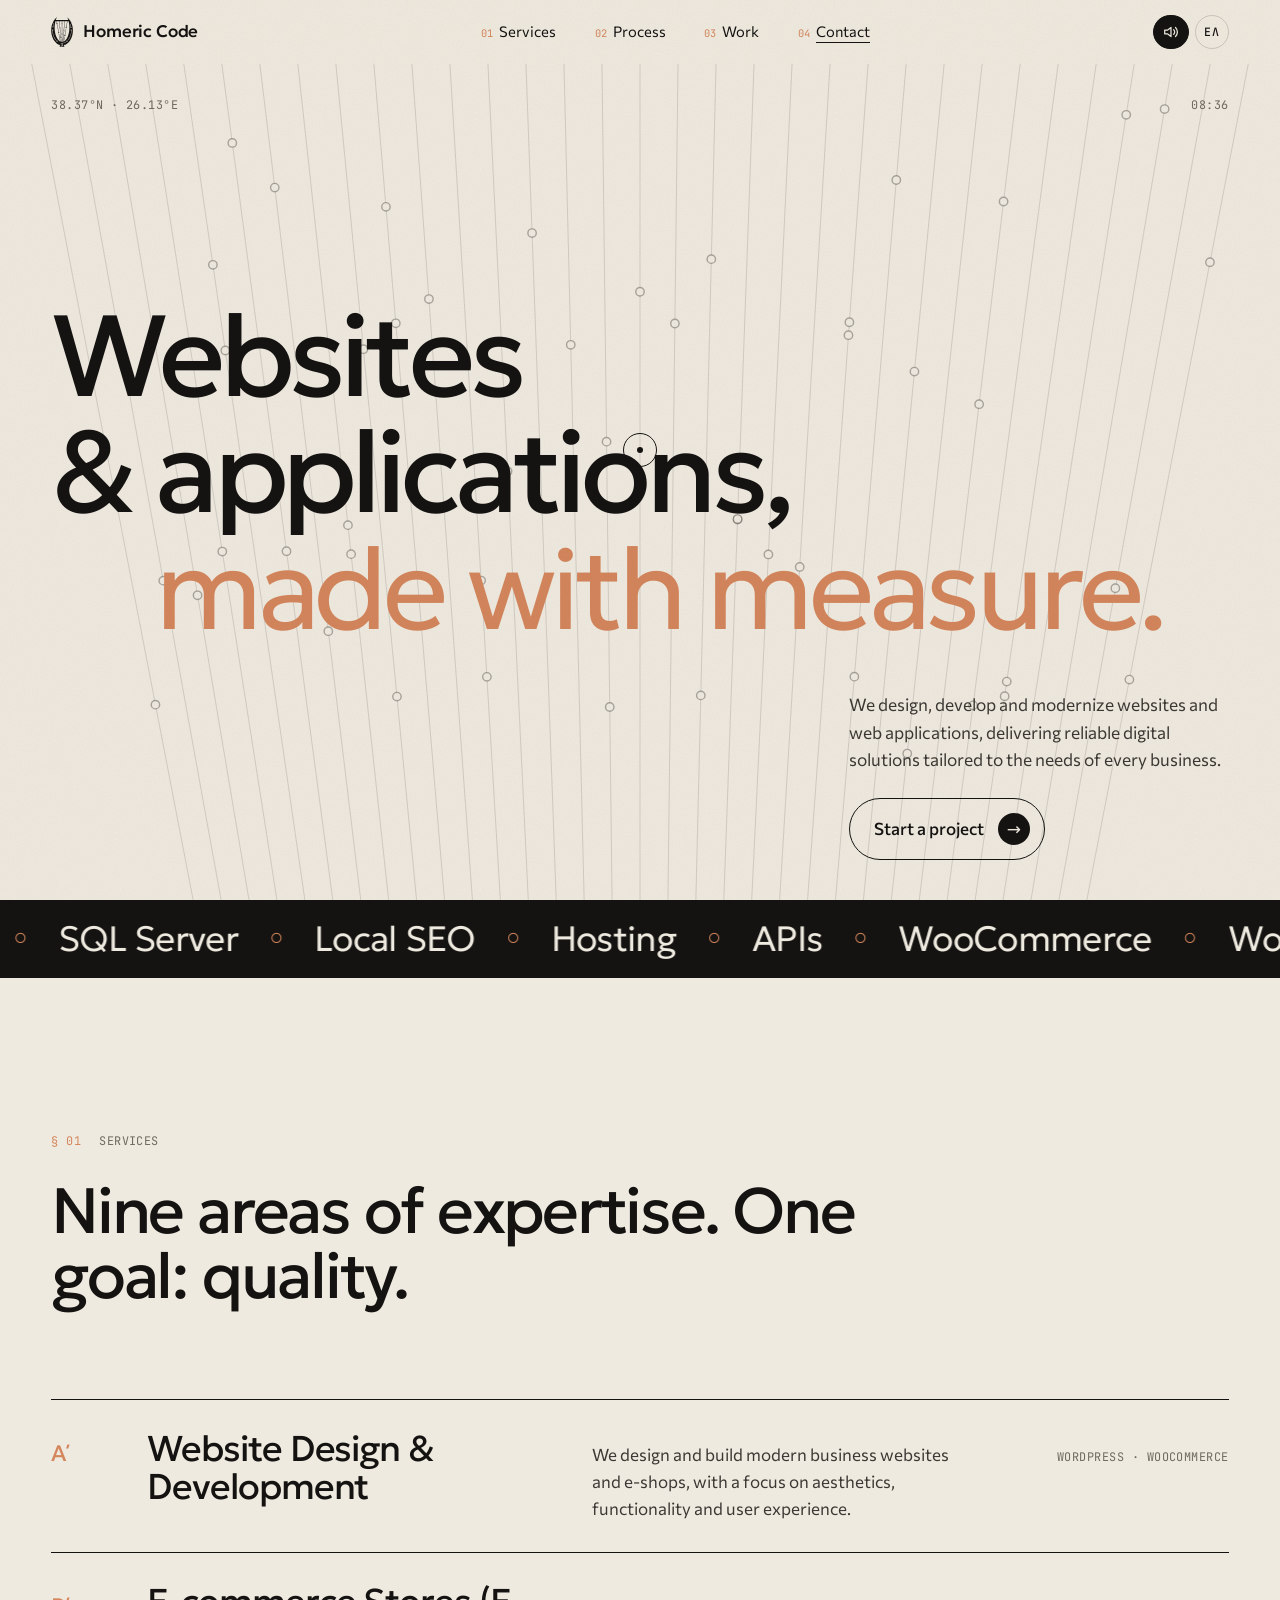
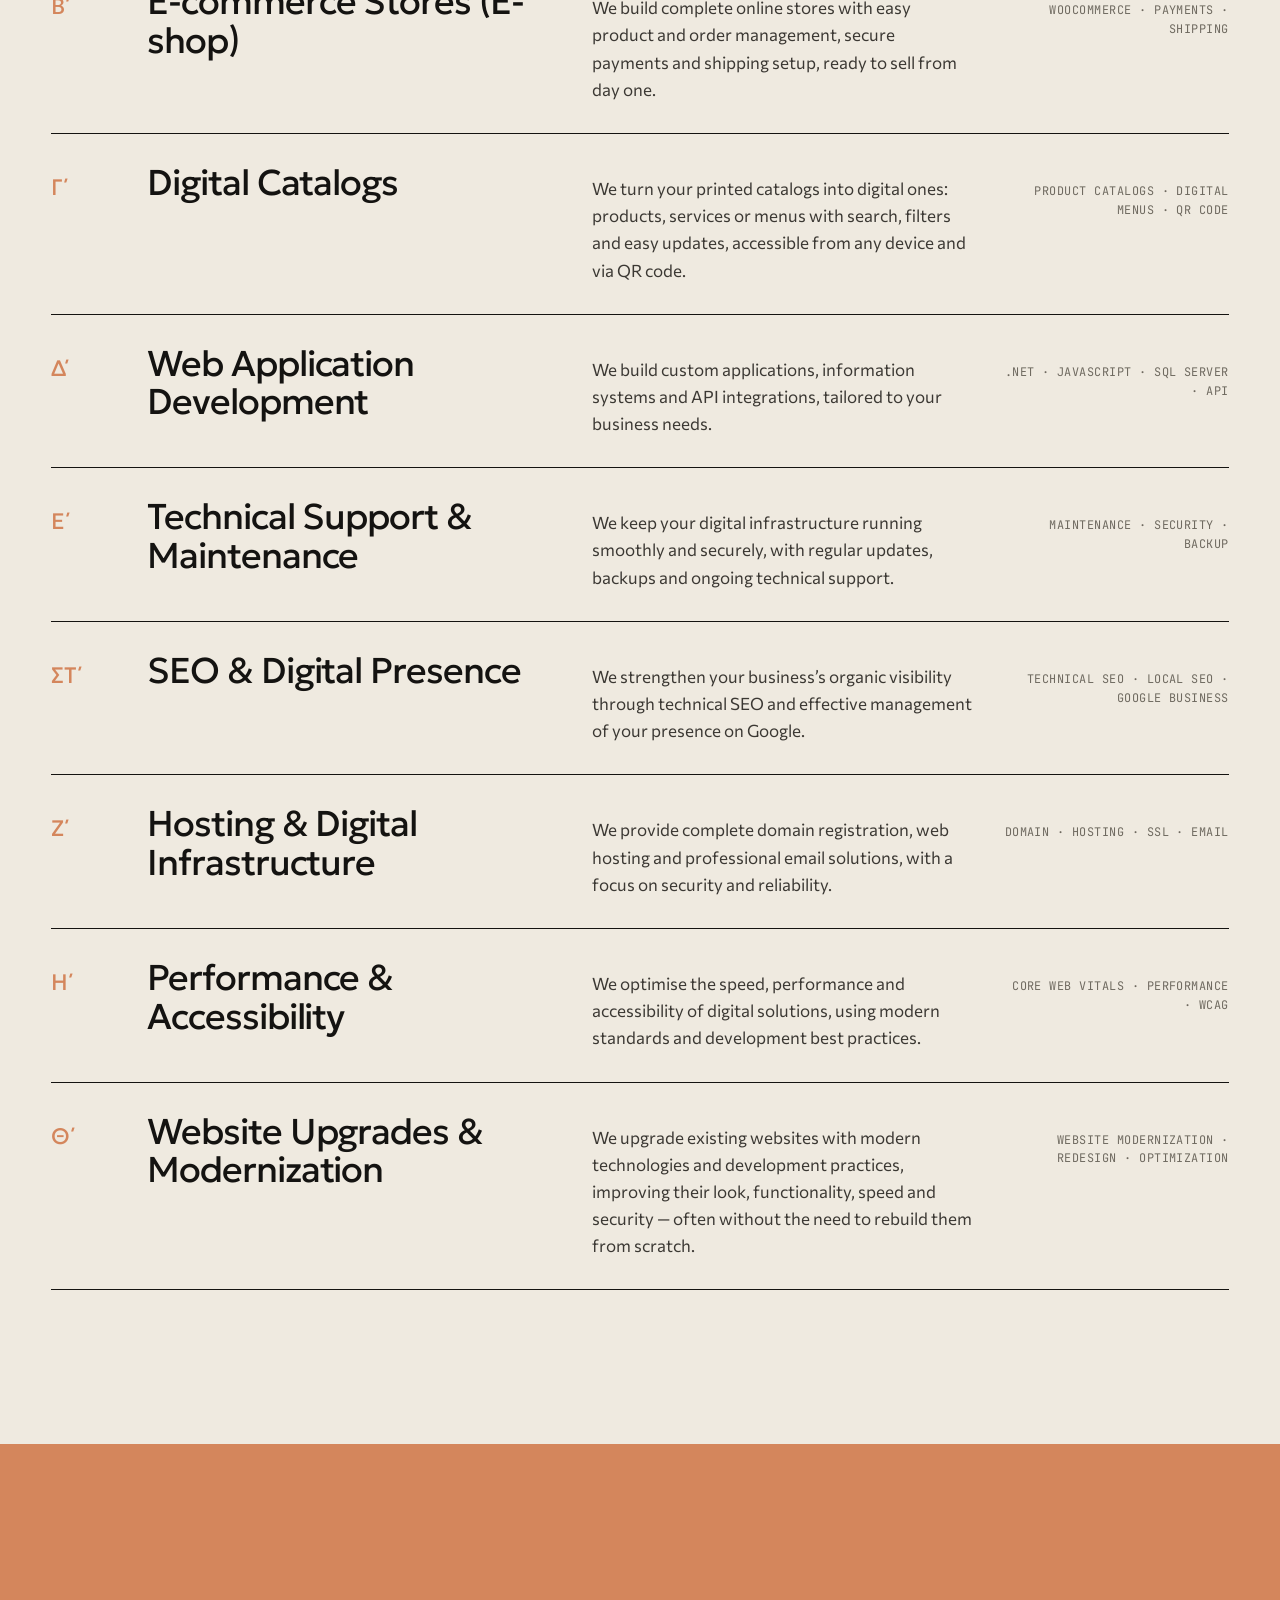
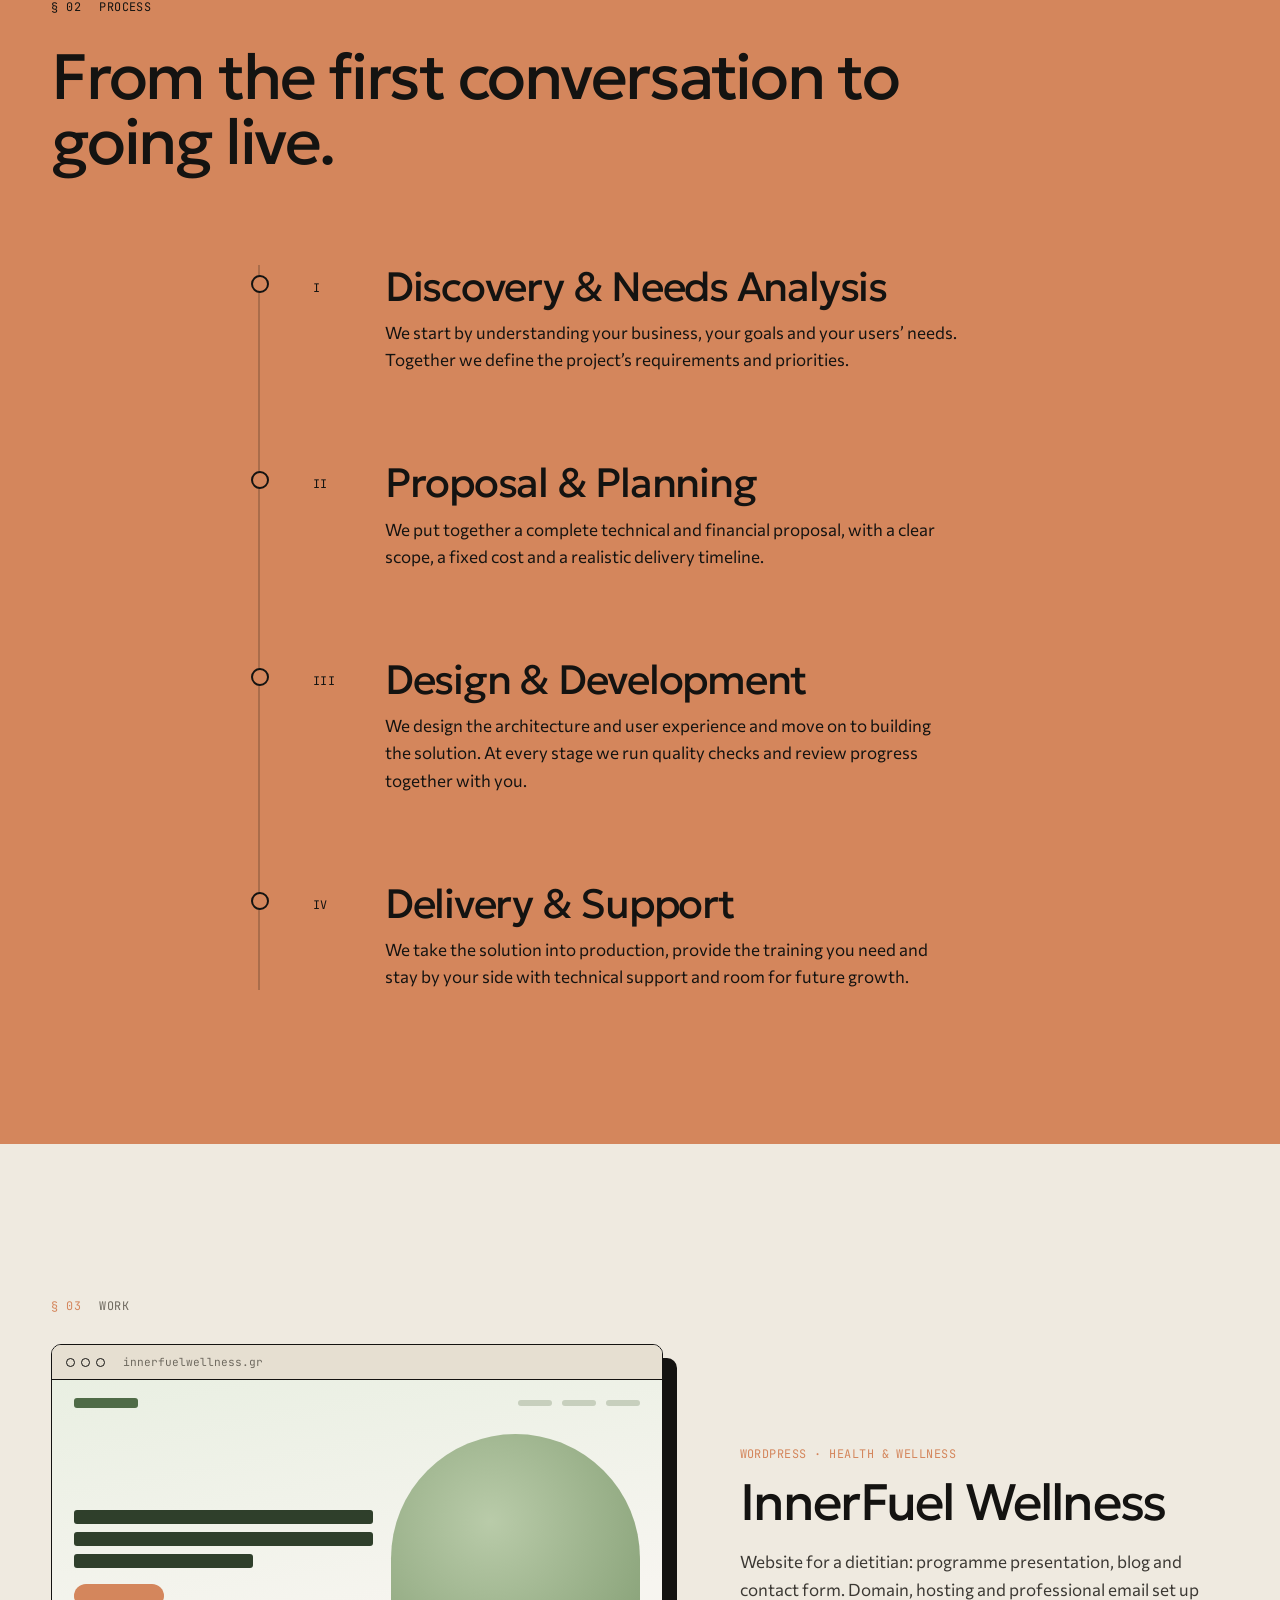
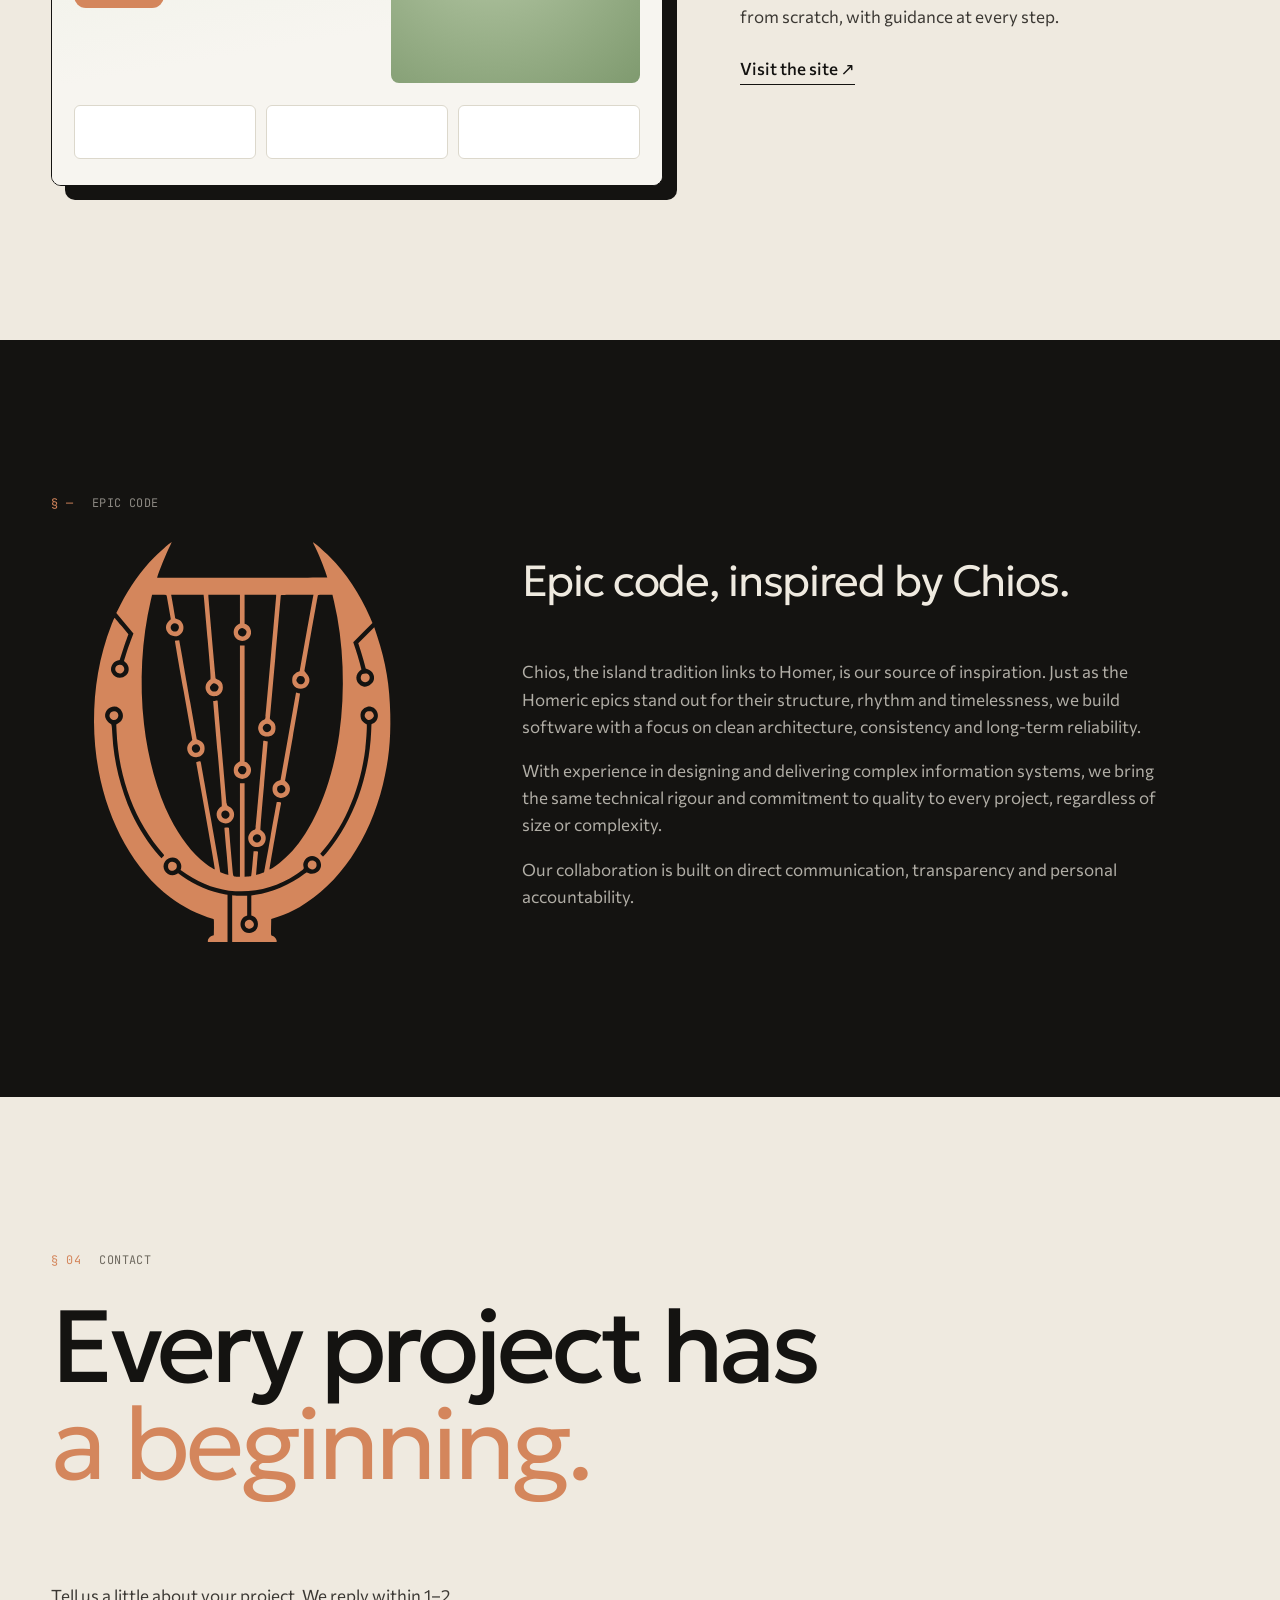
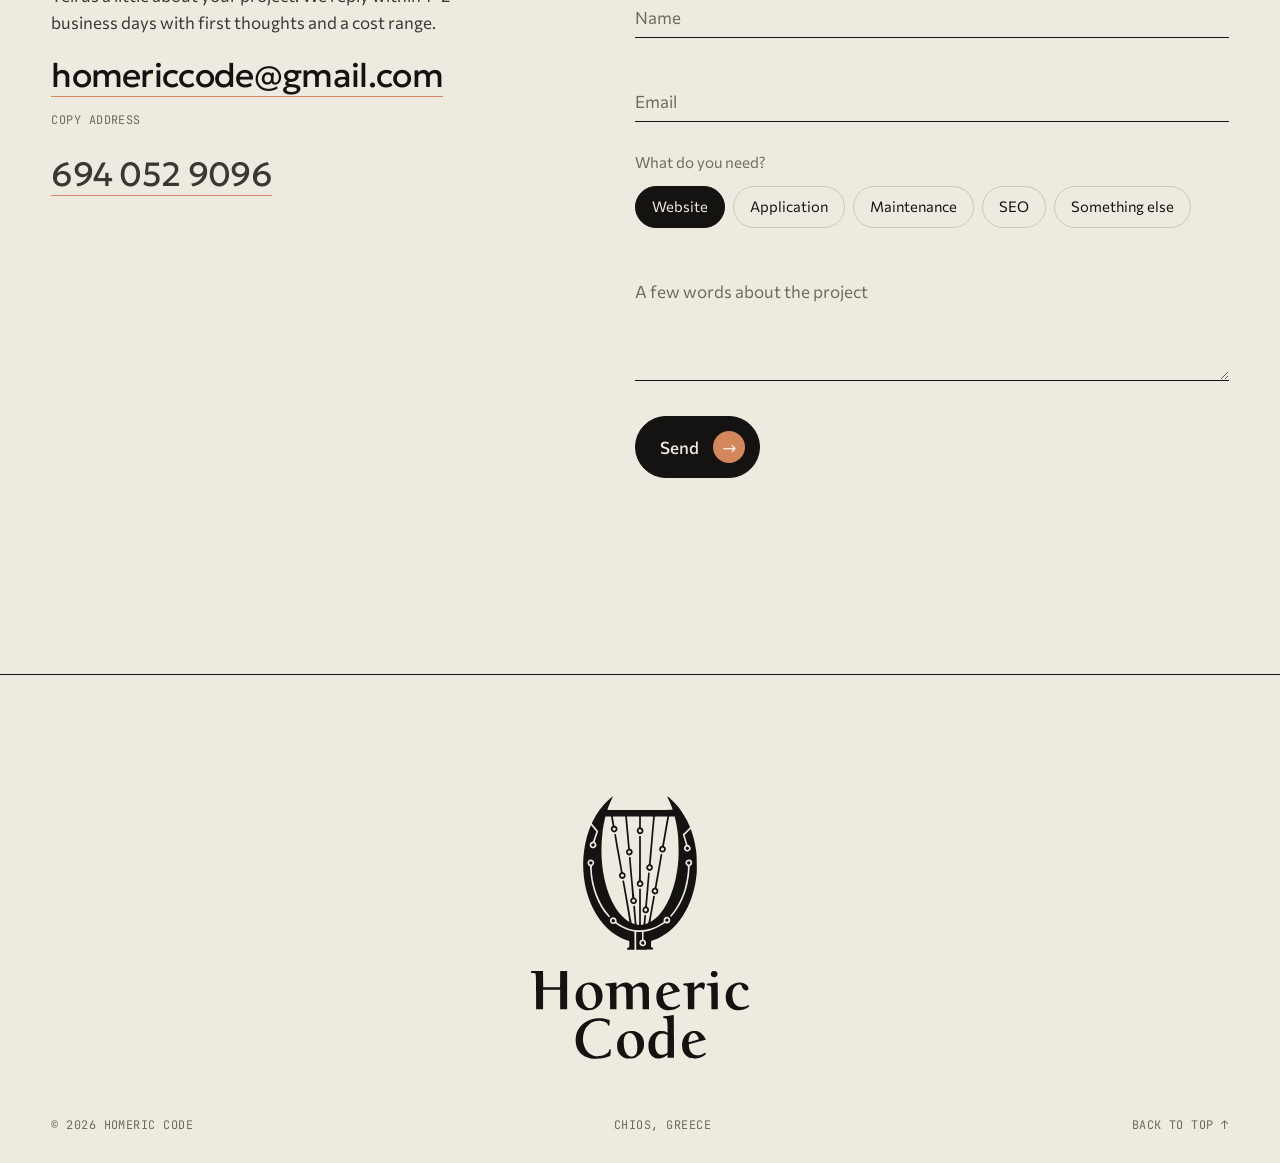
==== index.html @ e04e4d01 "Remove Chios label from hero meta" ====
<!doctype html>
<html lang="el" class="no-js">
<head>
  <meta charset="utf-8">
  <meta name="viewport" content="width=device-width, initial-scale=1">
  <title>Κατασκευή Ιστοσελίδων στη Χίο | Homeric Code</title>
  <meta name="description" content="Κατασκευή ιστοσελίδων, e-shop και web εφαρμογών στη Χίο. WordPress, WooCommerce, SEO, hosting και συντήρηση από την Homeric Code.">
  <link rel="canonical" href="https://homericcode.gr/">
  <meta name="robots" content="index, follow">
  <meta name="theme-color" content="#efeae0">
  <meta property="og:site_name" content="Homeric Code">
  <meta property="og:locale" content="el_GR">
  <meta property="og:locale:alternate" content="en_US">
  <meta property="og:url" content="https://homericcode.gr/">
  <meta property="og:title" content="Κατασκευή Ιστοσελίδων στη Χίο | Homeric Code">
  <meta property="og:description" content="Ιστοσελίδες, e-shop και web εφαρμογές με μέτρο. Σχεδιασμός, ανάπτυξη, SEO και συντήρηση από τη Χίο.">
  <meta property="og:type" content="website">
  <meta property="og:image" content="https://homericcode.gr/og-image.jpg">
  <meta name="twitter:card" content="summary_large_image">
  <script type="application/ld+json">
  {
    "@context": "https://schema.org",
    "@type": "ProfessionalService",
    "name": "Homeric Code",
    "description": "Σχεδιασμός, κατασκευή και συντήρηση ιστοσελίδων, ηλεκτρονικών καταστημάτων και web εφαρμογών στη Χίο.",
    "url": "https://homericcode.gr/",
    "logo": "https://homericcode.gr/logo.svg",
    "image": "https://homericcode.gr/og-image.jpg",
    "email": "homericcode@gmail.com",
    "telephone": "+30 694 052 9096",
    "address": {
      "@type": "PostalAddress",
      "addressLocality": "Χίος",
      "addressRegion": "Βόρειο Αιγαίο",
      "addressCountry": "GR"
    },
    "geo": {
      "@type": "GeoCoordinates",
      "latitude": 38.37,
      "longitude": 26.13
    },
    "areaServed": [
      {
        "@type": "Place",
        "name": "Χίος"
      },
      {
        "@type": "Country",
        "name": "Ελλάδα"
      }
    ],
    "knowsLanguage": [
      "el",
      "en"
    ],
    "serviceType": [
      "Κατασκευή ιστοσελίδων",
      "Ηλεκτρονικά καταστήματα (WooCommerce)",
      "Ψηφιακοί κατάλογοι",
      "Ανάπτυξη web εφαρμογών",
      "Συντήρηση ιστοσελίδων",
      "SEO",
      "Φιλοξενία ιστοσελίδων & domain"
    ]
  }
  </script>
  <link rel="icon" href="favicon.png" type="image/png">
  <link rel="apple-touch-icon" href="apple-touch-icon.png">
  <link rel="preconnect" href="https://fonts.googleapis.com">
  <link rel="preconnect" href="https://fonts.gstatic.com" crossorigin>
  <link href="https://fonts.googleapis.com/css2?family=Geologica:wght@300;400;500;600&family=Commissioner:wght@300;400;500;600&family=JetBrains+Mono:wght@400;500&display=swap" rel="stylesheet">
  <link rel="stylesheet" href="styles.css?v=12">
</head>
<body>
  <a class="skip" href="#main" data-i18n="skip">Μετάβαση στο περιεχόμενο</a>

  <div class="cursor" aria-hidden="true"><span class="cursor__ring"><span class="cursor__label"></span></span><span class="cursor__dot"></span></div>

  <header class="bar" id="top">
    <a class="bar__brand" href="#top" aria-label="Homeric Code">
      <svg class="bar__mark" viewBox="0 0 580 780" aria-hidden="true"><use href="logo-mark.svg#m"/></svg>
      <span>Homeric Code</span>
    </a>
    <nav class="bar__nav" id="nav" aria-label="Μενού">
      <a href="#services"><i>01</i><span data-i18n="nav.services">Υπηρεσίες</span></a>
      <a href="#process"><i>02</i><span data-i18n="nav.process">Διαδρομή</span></a>
      <a href="#work"><i>03</i><span data-i18n="nav.work">Έργα</span></a>
      <a href="#contact"><i>04</i><span data-i18n="nav.contact">Επικοινωνία</span></a>
    </nav>
    <div class="bar__tools">
      <button class="tool" id="soundToggle" type="button" aria-pressed="false" data-cursor="♪">
        <svg viewBox="0 0 20 20" aria-hidden="true"><path d="M3 8v4h3l4 3V5L6 8H3Z"/><path class="wave" d="M13 7.5a3.5 3.5 0 0 1 0 5M15 5a7 7 0 0 1 0 10"/></svg>
        <span class="sr" data-i18n="sound">Ήχος λύρας</span>
      </button>
      <button class="tool tool--lang" id="langToggle" type="button" aria-label="Change language">EN</button>
      <button class="tool tool--menu" id="menuBtn" type="button" aria-expanded="false" aria-controls="nav" aria-label="Μενού"><span></span><span></span></button>
    </div>
  </header>

  <main id="main">
    <!-- HERO -->
    <section class="hero">
      <canvas class="hero__strings" id="strings" aria-hidden="true"></canvas>
      <div class="hero__meta mono">
        <span>38.37°N · 26.13°E</span>
        <span><span id="clock">--:--</span></span>
      </div>
      <div class="hero__body">
        <h1 class="hero__title">
          <span class="line"><span data-i18n="hero.l1">Ιστοσελίδες</span></span>
          <span class="line"><span data-i18n="hero.l2">& εφαρμογές,</span></span>
          <span class="line line--ital"><span data-i18n="hero.l3">με μέτρο.</span></span>
        </h1>
        <div class="hero__side">
          <p class="hero__lead" data-i18n="hero.lead">Σχεδιάζουμε, αναπτύσσουμε και εκσυγχρονίζουμε ιστοσελίδες και web εφαρμογές, προσφέροντας αξιόπιστες ψηφιακές λύσεις, προσαρμοσμένες στις ανάγκες κάθε επιχείρησης.</p>
          <a href="#contact" class="pill magnetic" data-cursor="→"><span data-i18n="hero.cta">Ξεκινάμε ένα έργο</span><b>→</b></a>
        </div>
      </div>
    </section>

    <!-- MARQUEE -->
    <div class="marquee" aria-hidden="true">
      <div class="marquee__track" id="marquee">
        <span>WordPress</span><i>◦</i><span>.NET</span><i>◦</i><span>JavaScript</span><i>◦</i><span>SQL Server</span><i>◦</i><span>Local SEO</span><i>◦</i><span>Hosting</span><i>◦</i><span>APIs</span><i>◦</i><span>WooCommerce</span><i>◦</i>
        <span>WordPress</span><i>◦</i><span>.NET</span><i>◦</i><span>JavaScript</span><i>◦</i><span>SQL Server</span><i>◦</i><span>Local SEO</span><i>◦</i><span>Hosting</span><i>◦</i><span>APIs</span><i>◦</i><span>WooCommerce</span><i>◦</i>
      </div>
    </div>

    <!-- SERVICES -->
    <section class="sec" id="services">
      <div class="sec__label mono"><span>§ 01</span><span data-i18n="services.label">Υπηρεσίες</span></div>
      <h2 class="sec__title" data-i18n="services.title">Εννέα τομείς εξειδίκευσης. Ένας στόχος: η ποιότητα.</h2>

      <ol class="rhaps">
        <li class="rhap">
          <span class="rhap__num">Α΄</span>
          <h3 class="rhap__title" data-i18n="s1.t">Σχεδιασμός & Ανάπτυξη Ιστοσελίδων</h3>
          <p class="rhap__desc" data-i18n="s1.d">Σχεδιάζουμε και αναπτύσσουμε σύγχρονες εταιρικές ιστοσελίδες και ηλεκτρονικά καταστήματα, με έμφαση στην αισθητική, τη λειτουργικότητα και την εμπειρία χρήστη.</p>
          <span class="rhap__tags mono">WordPress · WooCommerce</span>
        </li>
        <li class="rhap">
          <span class="rhap__num">Β΄</span>
          <h3 class="rhap__title" data-i18n="s8.t">Ηλεκτρονικά Καταστήματα (E-shop)</h3>
          <p class="rhap__desc" data-i18n="s8.d">Δημιουργούμε ολοκληρωμένα ηλεκτρονικά καταστήματα με εύκολη διαχείριση προϊόντων και παραγγελιών, ασφαλείς πληρωμές και ρυθμίσεις αποστολών, έτοιμα να πουλούν από την πρώτη μέρα.</p>
          <span class="rhap__tags mono">WooCommerce · Payments · Shipping</span>
        </li>
        <li class="rhap">
          <span class="rhap__num">Γ΄</span>
          <h3 class="rhap__title" data-i18n="s9.t">Ψηφιακοί Κατάλογοι</h3>
          <p class="rhap__desc" data-i18n="s9.d">Μετατρέπουμε τους έντυπους καταλόγους σας σε ψηφιακούς: προϊόντα, υπηρεσίες ή μενού με αναζήτηση, φίλτρα και εύκολη ενημέρωση, προσβάσιμους από κάθε συσκευή και μέσω QR code.</p>
          <span class="rhap__tags mono">Product Catalogs · Digital Menus · QR Code</span>
        </li>
        <li class="rhap">
          <span class="rhap__num">Δ΄</span>
          <h3 class="rhap__title" data-i18n="s2.t">Ανάπτυξη Web Εφαρμογών</h3>
          <p class="rhap__desc" data-i18n="s2.d">Υλοποιούμε εξατομικευμένες εφαρμογές, πληροφοριακά συστήματα και διασυνδέσεις μέσω API, προσαρμοσμένα στις επιχειρησιακές σας ανάγκες.</p>
          <span class="rhap__tags mono">.NET · JavaScript · SQL Server · API</span>
        </li>
        <li class="rhap">
          <span class="rhap__num">Ε΄</span>
          <h3 class="rhap__title" data-i18n="s3.t">Τεχνική Υποστήριξη & Συντήρηση</h3>
          <p class="rhap__desc" data-i18n="s3.d">Διασφαλίζουμε την ομαλή και ασφαλή λειτουργία των ψηφιακών σας υποδομών, με τακτικές ενημερώσεις, αντίγραφα ασφαλείας και συνεχή τεχνική υποστήριξη.</p>
          <span class="rhap__tags mono">Maintenance · Security · Backup</span>
        </li>
        <li class="rhap">
          <span class="rhap__num">ΣΤ΄</span>
          <h3 class="rhap__title" data-i18n="s4.t">SEO & Ψηφιακή Παρουσία</h3>
          <p class="rhap__desc" data-i18n="s4.d">Ενισχύουμε την οργανική προβολή της επιχείρησής σας μέσω τεχνικής βελτιστοποίησης SEO και αποτελεσματικής διαχείρισης της παρουσίας σας στην Google.</p>
          <span class="rhap__tags mono">Technical SEO · Local SEO · Google Business</span>
        </li>
        <li class="rhap">
          <span class="rhap__num">Ζ΄</span>
          <h3 class="rhap__title" data-i18n="s5.t">Φιλοξενία & Ψηφιακή Υποδομή</h3>
          <p class="rhap__desc" data-i18n="s5.d">Παρέχουμε ολοκληρωμένες λύσεις κατοχύρωσης domain, φιλοξενίας ιστοσελίδων και επαγγελματικού email, με έμφαση στην ασφάλεια και την αξιοπιστία.</p>
          <span class="rhap__tags mono">Domain · Hosting · SSL · Email</span>
        </li>
        <li class="rhap">
          <span class="rhap__num">Η΄</span>
          <h3 class="rhap__title" data-i18n="s6.t">Απόδοση & Προσβασιμότητα</h3>
          <p class="rhap__desc" data-i18n="s6.d">Βελτιστοποιούμε την ταχύτητα, την απόδοση και την προσβασιμότητα των ψηφιακών λύσεων, αξιοποιώντας σύγχρονα πρότυπα και βέλτιστες πρακτικές ανάπτυξης.</p>
          <span class="rhap__tags mono">Core Web Vitals · Performance · WCAG</span>
        </li>
        <li class="rhap">
          <span class="rhap__num">Θ΄</span>
          <h3 class="rhap__title" data-i18n="s7.t">Αναβάθμιση & Εκσυγχρονισμός Ιστοσελίδων</h3>
          <p class="rhap__desc" data-i18n="s7.d">Αναβαθμίζουμε υφιστάμενες ιστοσελίδες με σύγχρονες τεχνολογίες και πρακτικές ανάπτυξης, βελτιώνοντας την αισθητική, τη λειτουργικότητα, την ταχύτητα και την ασφάλειά τους, χωρίς να απαιτείται απαραίτητα η κατασκευή τους από την αρχή.</p>
          <span class="rhap__tags mono">Website Modernization · Redesign · Optimization</span>
        </li>
      </ol>
    </section>

    <!-- PROCESS -->
    <section class="sec sec--clay" id="process">
      <div class="sec__label mono"><span>§ 02</span><span data-i18n="process.label">Διαδρομή</span></div>
      <h2 class="sec__title" data-i18n="process.title">Από την πρώτη κουβέντα μέχρι το «ζωντανό».</h2>

      <div class="route" id="route">
        <div class="route__trace" aria-hidden="true"><span id="routeFill"></span></div>
        <ol class="route__steps">
          <li><span class="node"></span><span class="mono">I</span><h3 data-i18n="p1.t">Γνωριμία & Ανάλυση Αναγκών</h3><p data-i18n="p1.d">Ξεκινάμε κατανοώντας την επιχείρησή σας, τους στόχους και τις ανάγκες των χρηστών σας. Μαζί καθορίζουμε τις απαιτήσεις και τις προτεραιότητες του έργου.</p></li>
          <li><span class="node"></span><span class="mono">II</span><h3 data-i18n="p2.t">Πρόταση & Προγραμματισμός</h3><p data-i18n="p2.d">Διαμορφώνουμε μια ολοκληρωμένη τεχνική και οικονομική πρόταση, με σαφές αντικείμενο, καθορισμένο κόστος και ρεαλιστικό χρονοδιάγραμμα υλοποίησης.</p></li>
          <li><span class="node"></span><span class="mono">III</span><h3 data-i18n="p3.t">Σχεδιασμός & Ανάπτυξη</h3><p data-i18n="p3.d">Σχεδιάζουμε την αρχιτεκτονική και την εμπειρία χρήστη και προχωρούμε στην ανάπτυξη της λύσης. Σε κάθε στάδιο πραγματοποιούμε ελέγχους ποιότητας και αξιολογούμε την πρόοδο σε συνεργασία μαζί σας.</p></li>
          <li><span class="node"></span><span class="mono">IV</span><h3 data-i18n="p4.t">Παράδοση & Υποστήριξη</h3><p data-i18n="p4.d">Αναλαμβάνουμε την παραγωγική λειτουργία της λύσης, παρέχουμε την απαραίτητη εκπαίδευση και παραμένουμε δίπλα σας με τεχνική υποστήριξη και δυνατότητες μελλοντικής εξέλιξης.</p></li>
        </ol>
      </div>
    </section>

    <!-- WORK -->
    <section class="sec" id="work">
      <div class="sec__label mono"><span>§ 03</span><span data-i18n="work.label">Έργα</span></div>

      <article class="case">
        <a class="case__visual" id="tilt" href="https://innerfuelwellness.gr" target="_blank" rel="noopener" data-cursor="↗" aria-label="innerfuelwellness.gr">
          <div class="browser">
            <div class="browser__bar"><i></i><i></i><i></i><span>innerfuelwellness.gr</span></div>
            <div class="browser__body">
              <div class="b-nav"><b></b><span></span><span></span><span></span></div>
              <div class="b-hero"><div><em></em><em></em><em class="s"></em><u></u></div><figure></figure></div>
              <div class="b-row"><b></b><b></b><b></b></div>
            </div>
          </div>
        </a>
        <div class="case__text">
          <p class="mono case__meta" data-i18n="work.tag">WordPress · Υγεία & ευεξία</p>
          <h3 class="case__title">InnerFuel Wellness</h3>
          <p data-i18n="work.d">Ιστοσελίδα για διαιτολόγο: παρουσίαση προγραμμάτων, blog και φόρμα επικοινωνίας. Στήσιμο domain, hosting και επαγγελματικού email από την αρχή, με καθοδήγηση σε κάθε βήμα.</p>
          <a class="arrow-link" href="https://innerfuelwellness.gr" target="_blank" rel="noopener" data-cursor="↗"><span data-i18n="work.link">Δείτε τη σελίδα</span> ↗</a>
        </div>
      </article>
    </section>

    <!-- ABOUT -->
    <section class="sec sec--ink" id="about">
      <div class="sec__label mono"><span>§ —</span><span data-i18n="about.label">Επικός κώδικας</span></div>
      <div class="about">
        <div class="about__markwrap" id="aboutMark">
          <svg class="about__mark" viewBox="0 0 580 780" aria-hidden="true"><use href="logo-mark.svg#m"/></svg>
        </div>
        <div class="about__text">
          <p class="about__big" data-i18n="about.big">Επικός κώδικας, με έμπνευση από τη Χίο.</p>
          <p data-i18n="about.p1">Η Χίος, τόπος που η παράδοση συνδέει με τον Όμηρο, αποτελεί για εμάς πηγή έμπνευσης. Όπως τα ομηρικά έπη διακρίνονται για τη δομή, τον ρυθμό και τη διαχρονικότητά τους, έτσι κι εμείς αναπτύσσουμε λογισμικό με έμφαση στην καθαρή αρχιτεκτονική, τη συνέπεια και τη μακροχρόνια αξιοπιστία.</p>
          <p data-i18n="about.p2">Με εμπειρία στον σχεδιασμό και την υλοποίηση σύνθετων πληροφοριακών συστημάτων, εφαρμόζουμε την ίδια τεχνική αρτιότητα και προσήλωση στην ποιότητα σε κάθε έργο, ανεξαρτήτως μεγέθους ή πολυπλοκότητας.</p>
          <p data-i18n="about.p3">Η συνεργασία μας βασίζεται στην άμεση επικοινωνία, τη διαφάνεια και την προσωπική ευθύνη.</p>
        </div>
      </div>
    </section>

    <!-- CONTACT -->
    <section class="sec contact" id="contact">
      <div class="sec__label mono"><span>§ 04</span><span data-i18n="contact.label">Επικοινωνία</span></div>
      <h2 class="contact__title"><span data-i18n="contact.t1">Κάθε έργο έχει</span><br><em data-i18n="contact.t2">μια αρχή.</em></h2>
      <div class="contact__grid">
        <div class="contact__info">
          <p data-i18n="contact.lead">Πείτε μας λίγα λόγια για το έργο σας. Απαντάμε μέσα σε 1–2 εργάσιμες με πρώτες σκέψεις και ένα εύρος κόστους.</p>
          <a class="mail" href="mailto:homericcode@gmail.com" data-cursor="@">homericcode@gmail.com</a>
          <button class="copy mono" id="copyMail" type="button" data-i18n="contact.copy">αντιγραφή διεύθυνσης</button>
          <p class="tel" style="margin-top:1.5rem"><a class="mail" href="tel:+306940529096" data-cursor="☎">694 052 9096</a></p>
        </div>
        <form class="form" id="contactForm" novalidate>
          <label class="field"><input name="name" required autocomplete="name" placeholder=" "><span data-i18n="f.name">Όνομα</span></label>
          <label class="field"><input name="email" type="email" required autocomplete="email" placeholder=" "><span data-i18n="f.email">Email</span></label>
          <fieldset class="chips">
            <legend data-i18n="f.type">Τι χρειάζεστε;</legend>
            <label><input type="radio" name="type" value="Ιστοσελίδα" checked><span data-i18n="f.o1">Ιστοσελίδα</span></label>
            <label><input type="radio" name="type" value="Εφαρμογή"><span data-i18n="f.o2">Εφαρμογή</span></label>
            <label><input type="radio" name="type" value="Συντήρηση"><span data-i18n="f.o3">Συντήρηση</span></label>
            <label><input type="radio" name="type" value="SEO"><span>SEO</span></label>
            <label><input type="radio" name="type" value="Άλλο"><span data-i18n="f.o5">Κάτι άλλο</span></label>
          </fieldset>
          <label class="field"><textarea name="message" rows="4" required placeholder=" "></textarea><span data-i18n="f.msg">Λίγα λόγια για το έργο</span></label>
          <button class="pill pill--solid magnetic" type="submit" data-cursor="→"><span data-i18n="f.send">Αποστολή</span><b>→</b></button>
          <p class="form__note mono" id="formNote" role="status"></p>
        </form>
      </div>
    </section>
  </main>

  <footer class="foot">
    <svg class="foot__logo" viewBox="0 0 758 912" role="img" aria-label="Homeric Code"><use href="logo.svg#f"/></svg>
    <div class="foot__row mono">
      <span>© <span id="year">2026</span> Homeric Code</span>
      <span data-i18n="footer.loc">Χίος, Ελλάδα</span>
      <a href="#top" data-i18n="footer.top">επιστροφή ↑</a>
    </div>
  </footer>

  <script src="script.js?v=12"></script>
</body>
</html>
---- styles.css ----
/* Homeric Code — paper, ink & clay (Attic black-figure palette) */
:root {
  --paper: #efeae0;
  --paper-2: #e6dfd1;
  --ink: #141311;
  --ink-2: #3b3833;
  --mute: #6f6a60;
  --clay: #d4865c;
  --clay-deep: #b96c43;
  --line: rgba(20, 19, 17, .16);
  --serif: "Geologica", "Commissioner", system-ui, sans-serif;
  --sans: "Commissioner", system-ui, sans-serif;
  --mono: "JetBrains Mono", ui-monospace, monospace;
  --pad: clamp(16px, 4vw, 56px);
  --ease: cubic-bezier(.2, .7, .1, 1);
}

*, *::before, *::after { box-sizing: border-box; }
html { scroll-behavior: smooth; scroll-padding-top: 72px; -webkit-text-size-adjust: 100%; }
body {
  margin: 0; background: var(--paper); color: var(--ink);
  font: 400 1.0625rem/1.6 var(--sans);
  -webkit-font-smoothing: antialiased; overflow-x: hidden;
}
/* paper grain */
body::before {
  content: ""; position: fixed; inset: 0; z-index: 100; pointer-events: none; opacity: .32; mix-blend-mode: multiply;
  background-image: url("data:image/svg+xml,%3Csvg xmlns='http://www.w3.org/2000/svg' width='180' height='180'%3E%3Cfilter id='n'%3E%3CfeTurbulence type='fractalNoise' baseFrequency='.9' numOctaves='2' stitchTiles='stitch'/%3E%3CfeColorMatrix values='0 0 0 0 .5 0 0 0 0 .45 0 0 0 0 .4 0 0 0 .35 0'/%3E%3C/filter%3E%3Crect width='100%25' height='100%25' filter='url(%23n)'/%3E%3C/svg%3E");
}
a { color: inherit; text-decoration: none; }
h1, h2, h3 { font-weight: 400; margin: 0; }
p { margin: 0 0 1em; }
button { font: inherit; color: inherit; }
::selection { background: var(--clay); color: var(--paper); }
:focus-visible { outline: 2px solid var(--clay); outline-offset: 3px; }

.mono { font-family: var(--mono); font-size: .74rem; letter-spacing: .04em; text-transform: uppercase; }
.sr { position: absolute; width: 1px; height: 1px; overflow: hidden; clip: rect(0 0 0 0); white-space: nowrap; }
.skip { position: absolute; left: -9999px; top: 8px; z-index: 200; background: var(--ink); color: var(--paper); padding: 8px 12px; }
.skip:focus { left: 16px; }

/* ── Cursor ───────────────────────────── */
.cursor { display: none; }
.has-cursor, .has-cursor a, .has-cursor button, .has-cursor label { cursor: none; }
.has-cursor .cursor { display: block; position: fixed; inset: 0; z-index: 150; pointer-events: none; }
.cursor__ring, .cursor__dot { position: fixed; left: 0; top: 0; border-radius: 50%; will-change: transform; }
.cursor__ring {
  width: 34px; height: 34px; margin: -17px 0 0 -17px; border: 1.5px solid var(--ink);
  display: grid; place-items: center;
  transition: width .35s var(--ease), height .35s var(--ease), margin .35s var(--ease), background-color .25s, border-color .25s, opacity .25s;
}
.cursor__dot { width: 6px; height: 6px; margin: -3px 0 0 -3px; background: var(--ink); }
.cursor__label { font: 500 1rem var(--mono); color: var(--paper); opacity: 0; transition: opacity .2s; }
.cursor.is-hover .cursor__ring { width: 64px; height: 64px; margin: -32px 0 0 -32px; background: var(--clay); border-color: var(--clay); }
.cursor.is-hover .cursor__label { opacity: 1; }
.cursor.is-hover .cursor__dot { opacity: 0; }
.cursor.is-down .cursor__ring { width: 24px; height: 24px; margin: -12px 0 0 -12px; }
.cursor.on-dark .cursor__ring { border-color: var(--paper); }
.cursor.on-dark .cursor__dot { background: var(--paper); }
.cursor.is-hidden { opacity: 0; }

/* ── Bar ──────────────────────────────── */
.bar {
  position: fixed; top: 0; left: 0; right: 0; z-index: 60; height: 64px;
  display: flex; align-items: center; justify-content: space-between; gap: 16px;
  padding: 0 var(--pad); background: color-mix(in srgb, var(--paper) 88%, transparent);
  backdrop-filter: blur(8px); -webkit-backdrop-filter: blur(8px);
  border-bottom: 1px solid transparent; transition: border-color .3s, transform .4s var(--ease);
}
.bar.is-scrolled { border-bottom-color: var(--line); }
.bar.is-away { transform: translateY(-100%); }
.bar__brand { display: flex; align-items: center; gap: 10px; font: 500 1.05rem var(--serif); letter-spacing: -.01em; }
.bar__mark { width: 22px; height: 30px; color: var(--ink); transition: transform .6s var(--ease); }
.bar__brand:hover .bar__mark { transform: rotate(-8deg); }
.bar__nav { display: flex; gap: clamp(16px, 3vw, 40px); }
.bar__nav a { display: flex; align-items: baseline; gap: 6px; font-size: .92rem; position: relative; padding: 4px 0; }
.bar__nav i { font: 400 .65rem var(--mono); font-style: normal; color: var(--clay); }
.bar__nav a span { background: linear-gradient(var(--ink), var(--ink)) 0 100% / 0 1px no-repeat; transition: background-size .4s var(--ease); }
.bar__nav a:hover span, .bar__nav a.is-active span { background-size: 100% 1px; }
.bar__tools { display: flex; align-items: center; gap: 6px; }
.tool {
  height: 34px; min-width: 34px; padding: 0 8px; border: 1px solid var(--line); border-radius: 17px;
  background: none; display: grid; place-items: center; cursor: pointer; transition: border-color .2s, background .2s, color .2s;
}
.tool:hover { border-color: var(--ink); }
.tool svg { width: 18px; height: 18px; fill: none; stroke: currentColor; stroke-width: 1.4; stroke-linejoin: round; stroke-linecap: round; }
.tool .wave { opacity: .25; transition: opacity .2s; }
.tool[aria-pressed="true"] { background: var(--ink); color: var(--paper); border-color: var(--ink); }
.tool[aria-pressed="true"] .wave { opacity: 1; }
.tool--lang { font: 500 .72rem var(--mono); letter-spacing: .06em; }
.tool--menu { display: none; }
.tool--menu span { display: block; width: 14px; height: 1.5px; background: currentColor; transition: transform .3s; }
.tool--menu span + span { margin-top: -10px; transform: translateY(5px); }
.tool--menu span:first-child { transform: translateY(-1px); }
.tool--menu[aria-expanded="true"] span:first-child { transform: translateY(2px) rotate(45deg); }
.tool--menu[aria-expanded="true"] span + span { transform: translateY(0) rotate(-45deg); }

/* ── Hero ─────────────────────────────── */
.hero {
  position: relative; min-height: 100svh; padding: 96px var(--pad) 40px;
  display: grid; grid-template-rows: auto 1fr auto; overflow: hidden;
}
.hero__strings { position: absolute; inset: 0; width: 100%; height: 100%; touch-action: pan-y; }
.hero__meta, .hero__body, .hero__hint { position: relative; z-index: 1; pointer-events: none; }
.hero__meta { display: flex; justify-content: space-between; color: var(--mute); }
.hero__body { align-self: end; display: grid; grid-template-columns: 1fr minmax(260px, 380px); gap: 40px; align-items: end; }
.hero__body a { pointer-events: auto; }
.hero__title { grid-column: 1 / -1; font: 400 clamp(2.6rem, 9vw, 9rem)/.95 var(--serif); letter-spacing: -.045em; }
.hero__side { grid-column: 2; }
.hero__title .line { display: block; overflow: hidden; padding-bottom: .06em; }
.hero__title .line > span { display: inline-block; transform: translateY(105%); transition: transform 1.1s var(--ease); }
.hero__title .line:nth-child(2) > span { transition-delay: .08s; }
.hero__title .line:nth-child(3) > span { transition-delay: .16s; }
.is-ready .hero__title .line > span, .no-js .hero__title .line > span { transform: none; }
.line--ital { color: var(--clay); padding-left: .9em; font-weight: 300; }
.hero__lead { font-size: 1.08rem; color: var(--ink-2); margin-bottom: 24px; }
.hero__hint { margin: 28px 0 0; color: var(--mute); }

.pill {
  display: inline-flex; align-items: center; gap: 14px; padding: 14px 14px 14px 24px;
  border: 1px solid var(--ink); border-radius: 999px; background: transparent; cursor: pointer;
  font-weight: 500; transition: background .3s, color .3s;
}
.pill b { width: 32px; height: 32px; border-radius: 50%; background: var(--ink); color: var(--paper); display: grid; place-items: center; font-weight: 400; transition: transform .4s var(--ease); }
.pill:hover { background: var(--ink); color: var(--paper); }
.pill:hover b { background: var(--clay); transform: rotate(-45deg); }
.pill--solid { background: var(--ink); color: var(--paper); }
.pill--solid b { background: var(--clay); }
.pill--solid:hover { background: var(--clay-deep); border-color: var(--clay-deep); }
.pill--solid:hover b { background: var(--ink); }

/* ── Marquee ──────────────────────────── */
.marquee { border-block: 1px solid var(--ink); overflow: hidden; background: var(--ink); color: var(--paper); }
.marquee__track { display: flex; width: max-content; gap: 28px; padding: 16px 0; font: 300 clamp(1.4rem, 3vw, 2.2rem) var(--serif); letter-spacing: -.02em; will-change: transform; }
.marquee__track i { font-style: normal; color: var(--clay); }

/* ── Sections ─────────────────────────── */
.sec { padding: clamp(80px, 12vw, 160px) var(--pad); position: relative; }
.sec__label { display: flex; gap: 18px; color: var(--mute); margin-bottom: 28px; }
.sec__label span:first-child { color: var(--clay); }
.sec__title { font: 400 clamp(2rem, 5vw, 4.4rem)/1.02 var(--serif); letter-spacing: -.035em; max-width: 20ch; margin-bottom: clamp(48px, 7vw, 96px); }

/* Services — rhapsodies */
.rhaps { list-style: none; margin: 0; padding: 0; border-bottom: 1px solid var(--ink); }
.rhap {
  position: relative; display: grid; grid-template-columns: 72px minmax(0, 1.1fr) minmax(0, 1fr) 230px; gap: 24px; align-items: baseline;
  padding: 30px 0; border-top: 1px solid var(--ink); isolation: isolate; cursor: default;
}
.rhap::before {
  content: ""; position: absolute; inset: 0 calc(var(--pad) * -1); z-index: -1; background: var(--clay);
  transform: scaleY(0); transform-origin: var(--origin, top); transition: transform .45s var(--ease);
}
.rhap:hover::before { transform: scaleY(1); }
.rhap__num { font: 400 1.4rem var(--serif); color: var(--clay); transition: color .3s; }
.rhap__title { font: 400 clamp(1.4rem, 2.8vw, 2.3rem)/1.08 var(--serif); letter-spacing: -.03em; transition: transform .45s var(--ease); }
.rhap__desc { margin: 0; color: var(--ink-2); max-width: 46ch; }
.rhap__tags { color: var(--mute); text-align: right; transition: color .3s; }
.rhap:hover .rhap__num, .rhap:hover .rhap__tags { color: var(--ink); }
.rhap:hover .rhap__title { transform: translateX(12px); }

/* Process — clay */
.sec--clay { background: var(--clay); color: var(--ink); }
.sec--clay .sec__label, .sec--clay .sec__label span:first-child { color: var(--ink); }
.route { position: relative; display: grid; grid-template-columns: 40px 1fr; max-width: 980px; margin-left: auto; }
.route__trace { position: relative; width: 2px; margin-left: 9px; background: rgba(20,19,17,.22); }
.route__trace span { position: absolute; left: 0; top: 0; width: 100%; height: 0; background: var(--ink); }
.route__steps { list-style: none; margin: 0; padding: 0; }
.route__steps li { position: relative; padding: 0 0 clamp(48px, 7vw, 88px) 24px; display: grid; grid-template-columns: 56px 1fr; column-gap: 16px; }
.route__steps li:last-child { padding-bottom: 0; }
.route__steps .node {
  position: absolute; left: -38px; top: 10px; width: 18px; height: 18px; border-radius: 50%;
  border: 2px solid var(--ink); background: var(--clay); transition: background .3s, transform .4s var(--ease);
}
.route__steps .node::after { content: ""; position: absolute; inset: 3px; border-radius: 50%; background: var(--ink); transform: scale(0); transition: transform .4s var(--ease); }
.route__steps li.on .node::after { transform: scale(1); }
.route__steps li.on .node { transform: scale(1.15); }
.route__steps .mono { padding-top: 14px; grid-row: span 2; }
.route__steps h3 { font: 400 clamp(1.6rem, 3.2vw, 2.6rem)/1.08 var(--serif); letter-spacing: -.03em; margin-bottom: 10px; }
.route__steps p { margin: 0; max-width: 52ch; }

/* Work — case */
.case { display: grid; grid-template-columns: 1.25fr 1fr; gap: clamp(32px, 6vw, 96px); align-items: center; }
.case__visual { display: block; perspective: 1200px; }
.browser {
  border: 1px solid var(--ink); border-radius: 10px; overflow: hidden; background: #f7f5f0;
  box-shadow: 14px 14px 0 var(--ink); transform: rotateX(var(--rx, 0deg)) rotateY(var(--ry, 0deg));
  transition: transform .5s var(--ease), box-shadow .5s var(--ease);
}
.case__visual:hover .browser { box-shadow: 20px 20px 0 var(--clay); }
.browser__bar { display: flex; align-items: center; gap: 6px; padding: 10px 14px; border-bottom: 1px solid var(--ink); background: var(--paper-2); }
.browser__bar i { width: 9px; height: 9px; border-radius: 50%; border: 1px solid var(--ink); }
.browser__bar span { margin-left: 12px; font: .7rem var(--mono); color: var(--mute); }
.browser__body { padding: 18px 22px 26px; background: linear-gradient(170deg, #e9efe2, #f7f5f0 60%); }
.b-nav { display: flex; align-items: center; gap: 10px; margin-bottom: 26px; }
.b-nav b { width: 64px; height: 10px; background: #4f6b47; border-radius: 3px; margin-right: auto; }
.b-nav span { width: 34px; height: 6px; background: #c7cfbd; border-radius: 3px; }
.b-hero { display: grid; grid-template-columns: 1.2fr 1fr; gap: 18px; align-items: center; margin-bottom: 22px; }
.b-hero em { display: block; height: 14px; background: #2f3f2b; border-radius: 3px; margin-bottom: 8px; }
.b-hero em.s { width: 60%; }
.b-hero u { display: block; width: 90px; height: 24px; border-radius: 12px; background: var(--clay); margin-top: 16px; }
.b-hero figure { margin: 0; aspect-ratio: 1; border-radius: 50% 50% 8px 8px; background: radial-gradient(circle at 40% 35%, #b9cba9, #7f9a6f); }
.b-row { display: grid; grid-template-columns: repeat(3, 1fr); gap: 10px; }
.b-row b { height: 54px; border-radius: 6px; background: #fff; border: 1px solid #dcd8cc; }
.case__meta { color: var(--clay); }
.case__title { font: 400 clamp(2rem, 4vw, 3.2rem)/1.02 var(--serif); letter-spacing: -.035em; margin-bottom: 20px; }
.case__text > p:not(.mono) { color: var(--ink-2); }
.arrow-link { display: inline-block; margin-top: 8px; font-weight: 500; border-bottom: 1px solid var(--ink); padding-bottom: 2px; transition: color .2s, border-color .2s; }
.arrow-link:hover { color: var(--clay); border-color: var(--clay); }

/* About — ink */
.sec--ink { background: var(--ink); color: var(--paper); }
.sec--ink .sec__label { color: rgba(239,234,224,.55); }
.about { display: grid; grid-template-columns: minmax(200px, .7fr) 1.3fr; gap: clamp(32px, 7vw, 120px); align-items: center; }
.about__markwrap { perspective: 800px; display: grid; place-items: center; }
.about__mark { width: min(100%, 300px); aspect-ratio: 580 / 780; color: var(--clay); transform: rotateY(var(--ry, 0deg)) rotateX(var(--rx, 0deg)); transition: transform .6s var(--ease); }
.about__big { font: 300 clamp(1.7rem, 3.4vw, 2.8rem)/1.12 var(--serif); letter-spacing: -.03em; margin-bottom: 1.2em; }
.about__text p:not(.about__big) { color: rgba(239,234,224,.72); max-width: 60ch; }

/* Contact */
.contact__title { font: 400 clamp(2.6rem, 8vw, 8rem)/.95 var(--serif); letter-spacing: -.045em; margin-bottom: clamp(48px, 7vw, 96px); }
.contact__title em { color: var(--clay); font-style: normal; font-weight: 300; }
.contact__grid { display: grid; grid-template-columns: 1fr 1.2fr; gap: clamp(40px, 7vw, 120px); align-items: start; }
.contact__info p { color: var(--ink-2); max-width: 40ch; }
.mail { display: inline-block; font: 400 clamp(1.4rem, 2.8vw, 2.1rem) var(--serif); letter-spacing: -.02em; border-bottom: 1px solid var(--clay); overflow-wrap: anywhere; transition: color .2s; }
.mail:hover { color: var(--clay); }
.copy { display: block; margin-top: 14px; background: none; border: 0; padding: 0; color: var(--mute); cursor: pointer; }
.copy:hover { color: var(--ink); }

.form { display: grid; gap: 28px; }
.field { position: relative; display: block; }
.field input, .field textarea {
  width: 100%; border: 0; border-bottom: 1px solid var(--ink); background: transparent; padding: 22px 0 10px;
  font: 400 1.15rem var(--sans); color: var(--ink); border-radius: 0; resize: vertical;
}
.field input:focus, .field textarea:focus { outline: none; border-bottom-color: var(--clay); box-shadow: 0 1px 0 var(--clay); }
.field > span { position: absolute; left: 0; top: 22px; color: var(--mute); pointer-events: none; transition: transform .3s var(--ease), font-size .3s, color .3s; transform-origin: left; }
.field input:focus + span, .field input:not(:placeholder-shown) + span,
.field textarea:focus + span, .field textarea:not(:placeholder-shown) + span { transform: translateY(-22px) scale(.78); color: var(--clay); }
.chips { border: 0; padding: 0; margin: 0; display: flex; flex-wrap: wrap; gap: 8px; }
.chips legend { padding: 0; margin-bottom: 12px; color: var(--mute); font-size: .95rem; }
.chips label { position: relative; cursor: pointer; }
.chips input { position: absolute; opacity: 0; }
.chips span { display: block; padding: 8px 16px; border: 1px solid var(--line); border-radius: 999px; font-size: .92rem; transition: all .2s; }
.chips label:hover span { border-color: var(--ink); }
.chips input:checked + span { background: var(--ink); color: var(--paper); border-color: var(--ink); }
.chips input:focus-visible + span { outline: 2px solid var(--clay); outline-offset: 2px; }
.form .pill { justify-self: start; }
.form__note { margin: 0; min-height: 1.2em; color: var(--mute); text-transform: none; }
.form__note.is-error { color: var(--clay-deep); }

/* Footer */
.foot { padding: clamp(64px, 10vw, 120px) var(--pad) 28px; border-top: 1px solid var(--ink); display: grid; justify-items: center; gap: 56px; }
.foot__logo { width: clamp(150px, 20vw, 220px); aspect-ratio: 758 / 912; color: var(--ink); }
.foot__row { width: 100%; display: flex; justify-content: space-between; flex-wrap: wrap; gap: 12px; color: var(--mute); }
.foot__row a:hover { color: var(--ink); }

/* Reveal */
.rv { opacity: 0; transform: translateY(24px); transition: opacity .9s var(--ease), transform .9s var(--ease); }
.rv.in { opacity: 1; transform: none; }

@media (prefers-reduced-motion: reduce) {
  html { scroll-behavior: auto; }
  *, *::before, *::after { transition-duration: .01ms !important; animation: none !important; }
  .rv { opacity: 1; transform: none; }
  .hero__title .line > span { transform: none; }
}

/* ── Responsive ───────────────────────── */
@media (max-width: 960px) {
  .rhap { grid-template-columns: 52px 1fr; row-gap: 10px; }
  .rhap__desc, .rhap__tags { grid-column: 2; text-align: left; }
  .case, .about, .contact__grid { grid-template-columns: 1fr; }
  .about__mark { width: 180px; }
  .about__markwrap { justify-items: start; }
}
@media (max-width: 760px) {
  .tool--menu { display: grid; }
  .bar__nav {
    position: fixed; top: 64px; left: 0; right: 0; flex-direction: column; gap: 0;
    background: var(--paper); border-bottom: 1px solid var(--ink); padding: 8px var(--pad) 20px;
    transform: translateY(-8px); opacity: 0; visibility: hidden; transition: all .3s var(--ease);
  }
  .bar__nav.is-open { transform: none; opacity: 1; visibility: visible; }
  .bar__nav a { padding: 14px 0; border-bottom: 1px solid var(--line); font: 400 1.5rem var(--serif); letter-spacing: -.02em; gap: 12px; }
  .bar__brand span { font-size: 1.05rem; }
  .hero { padding-top: 84px; }
  .hero__body { grid-template-columns: 1fr; gap: 28px; }
  .hero__side { grid-column: 1; }
  .line--ital { padding-left: .4em; }
  .hero__meta > span:first-child { display: none; }
  .hero__meta { justify-content: flex-end; }
  .route { grid-template-columns: 28px 1fr; }
  .route__trace { margin-left: 8px; }
  .route__steps li { grid-template-columns: 1fr; padding-left: 14px; }
  .route__steps .node { left: -27px; }
  .route__steps .mono { padding-top: 0; margin-bottom: 6px; grid-row: auto; }
  .browser { box-shadow: 8px 8px 0 var(--ink); }
}
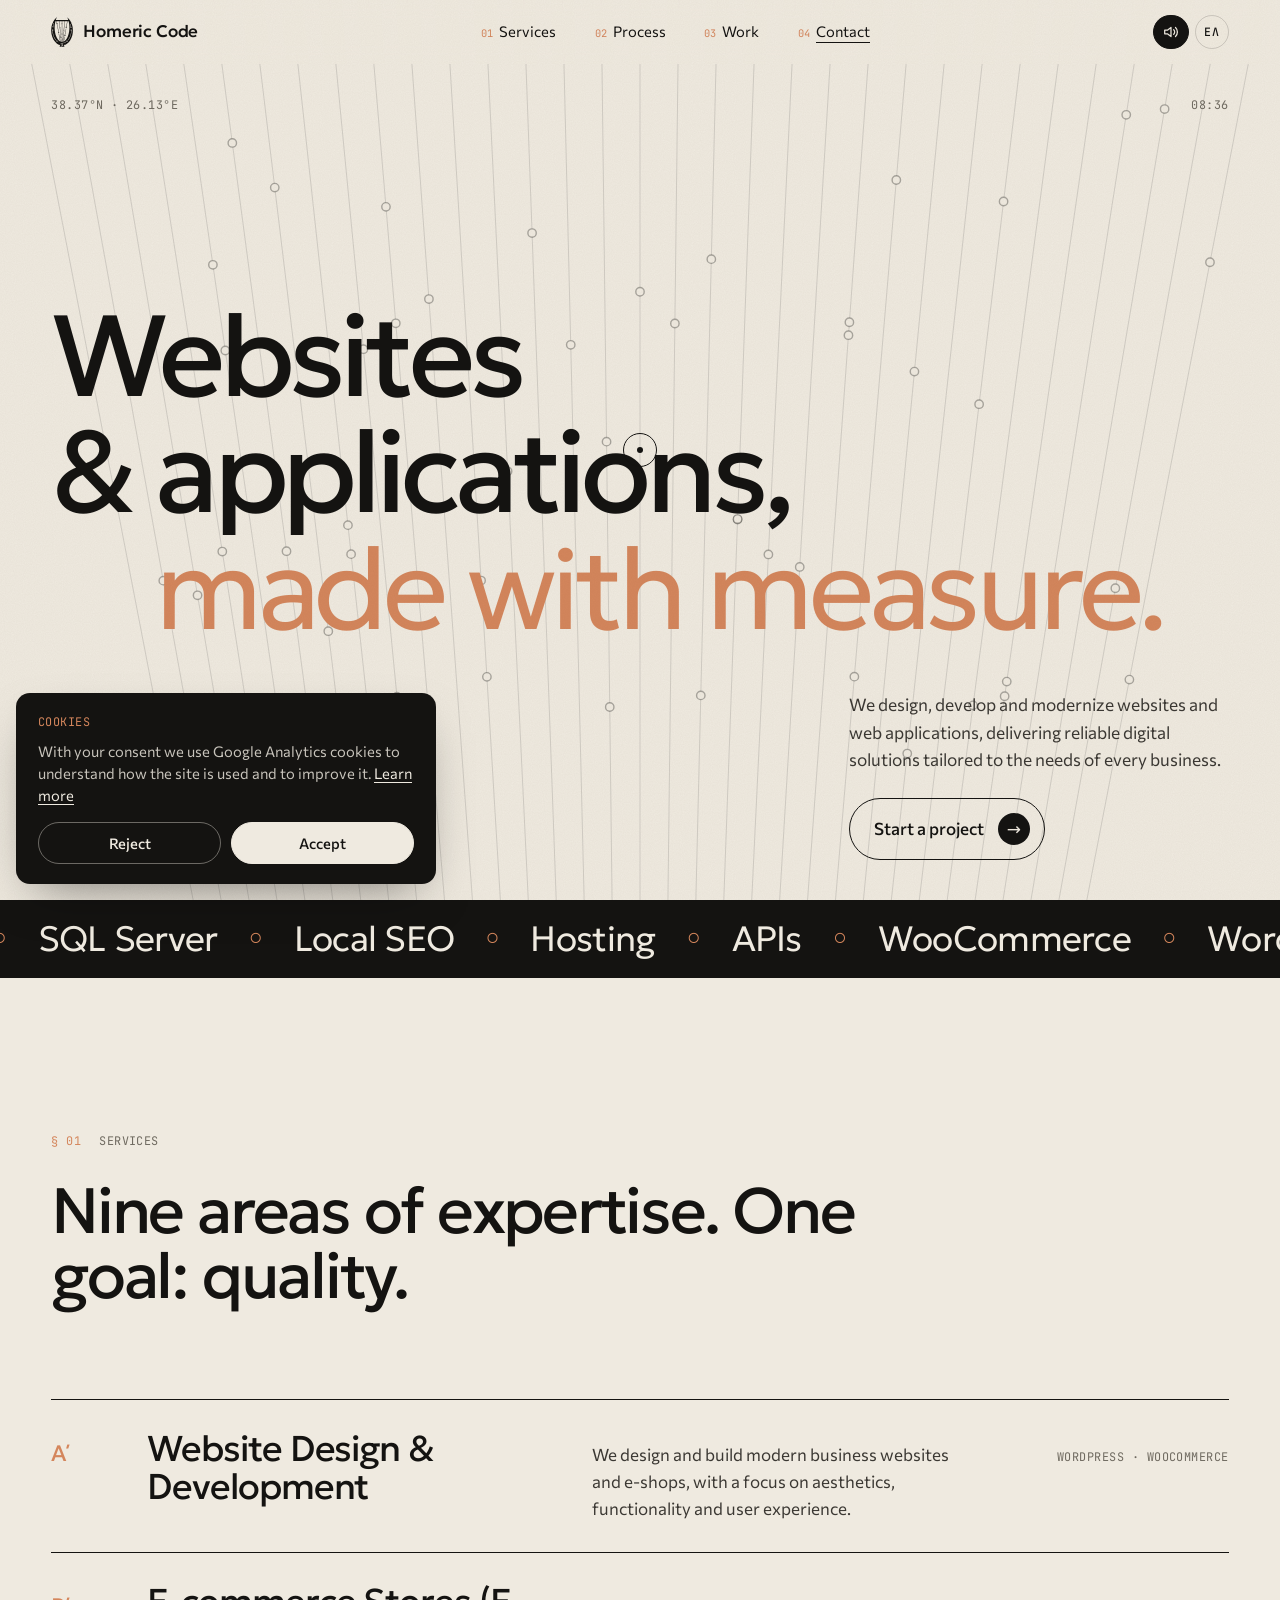
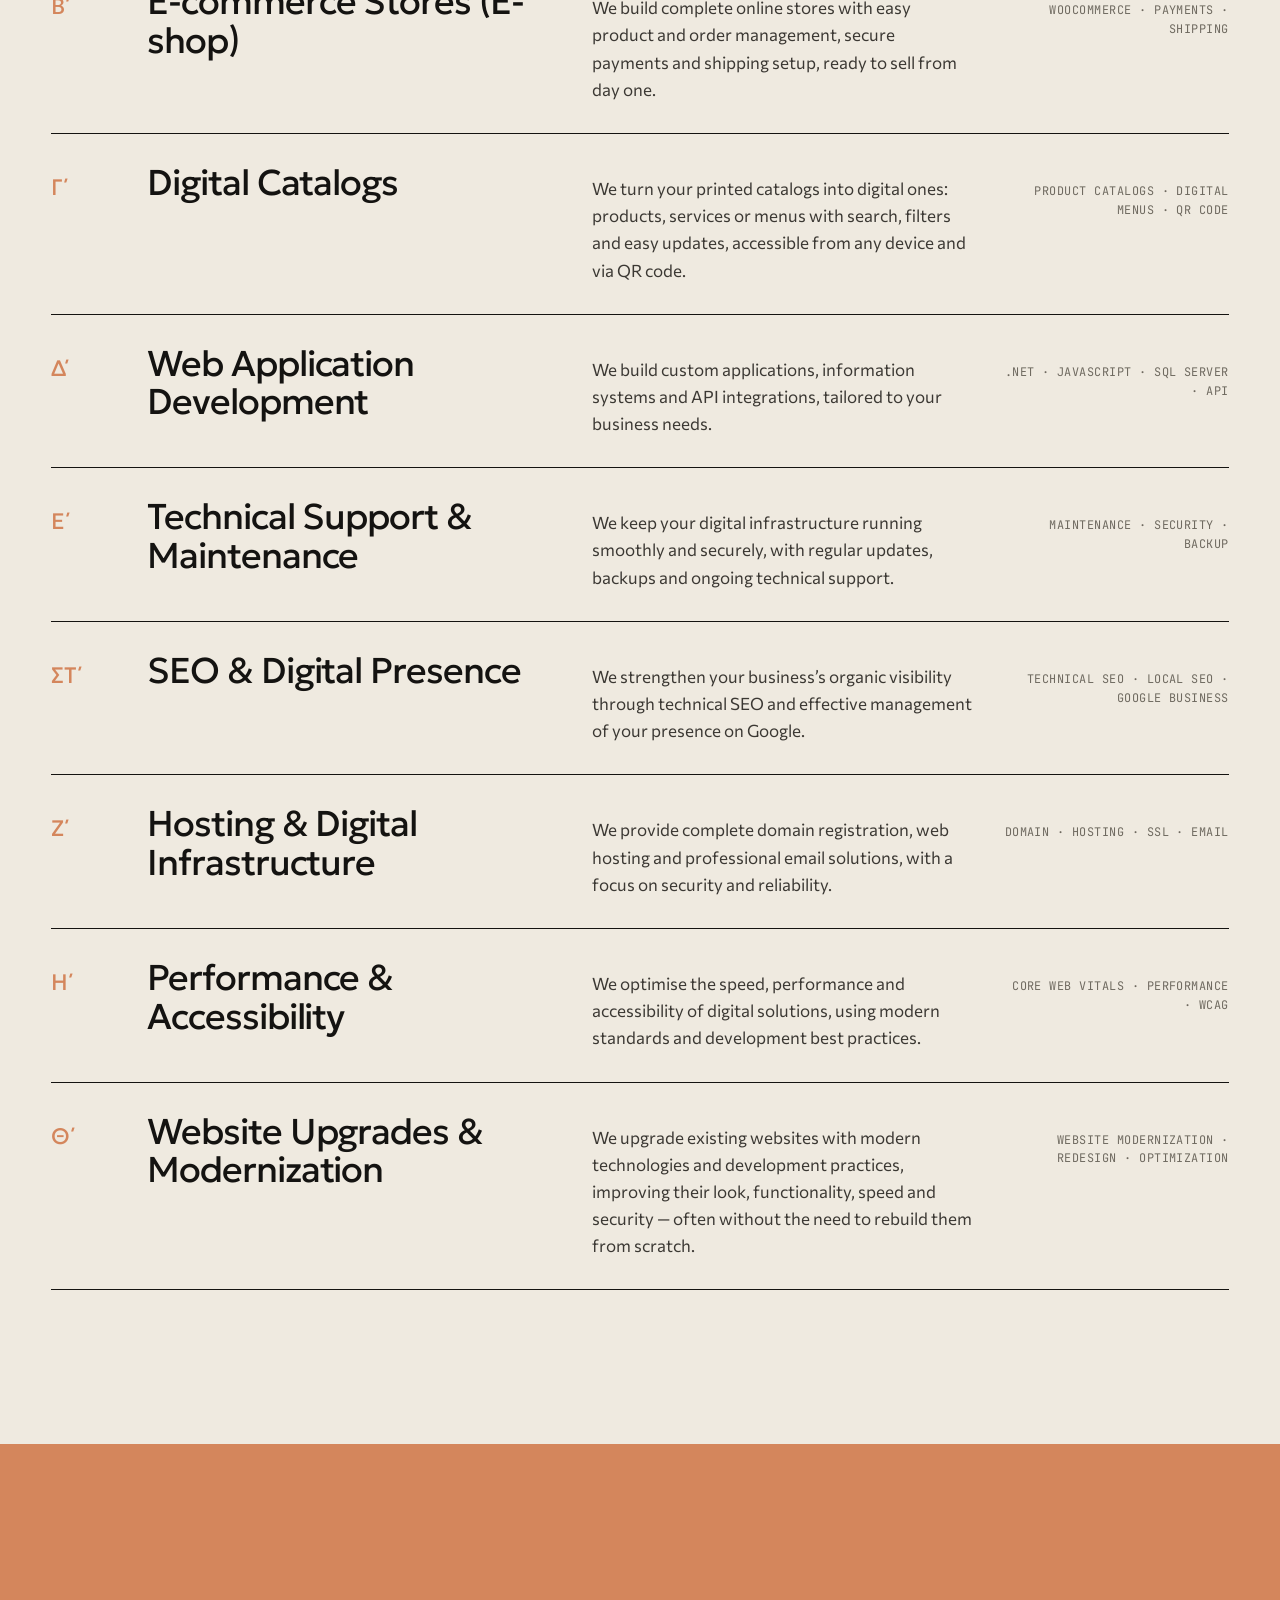
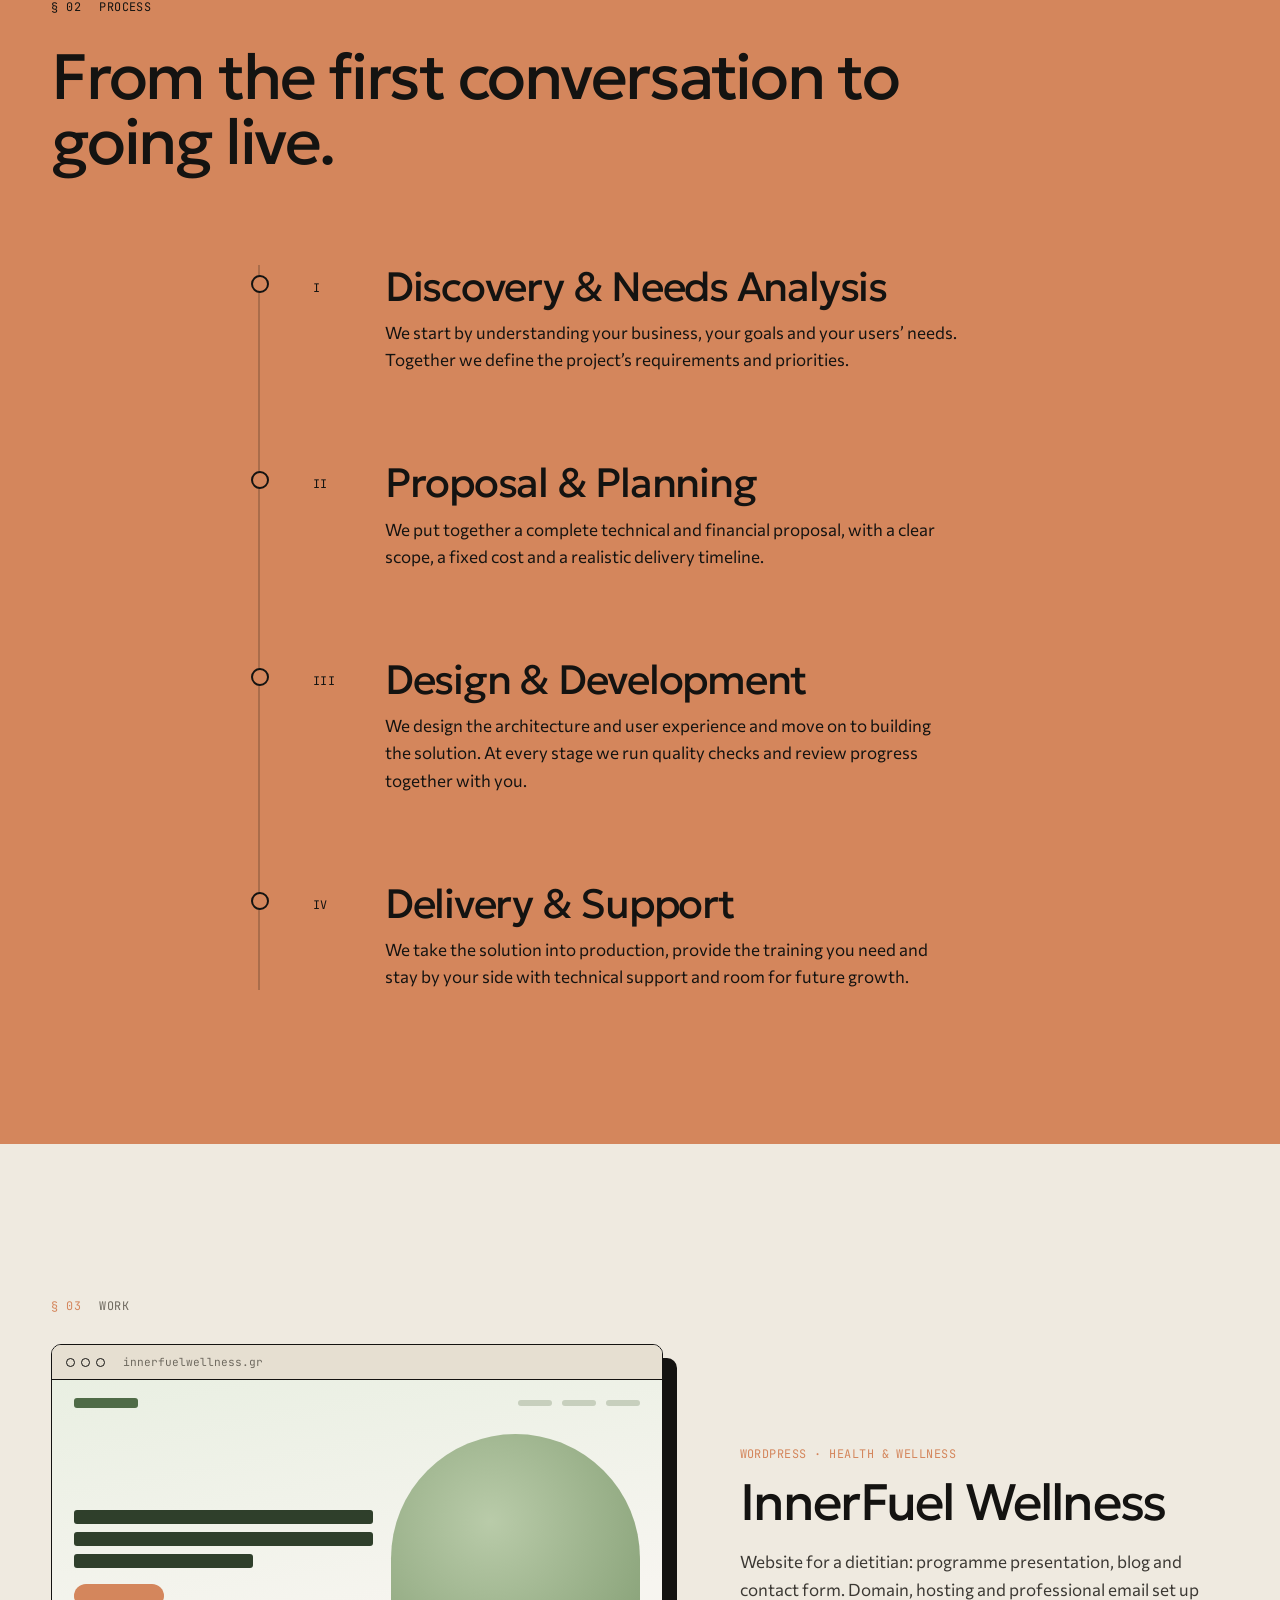
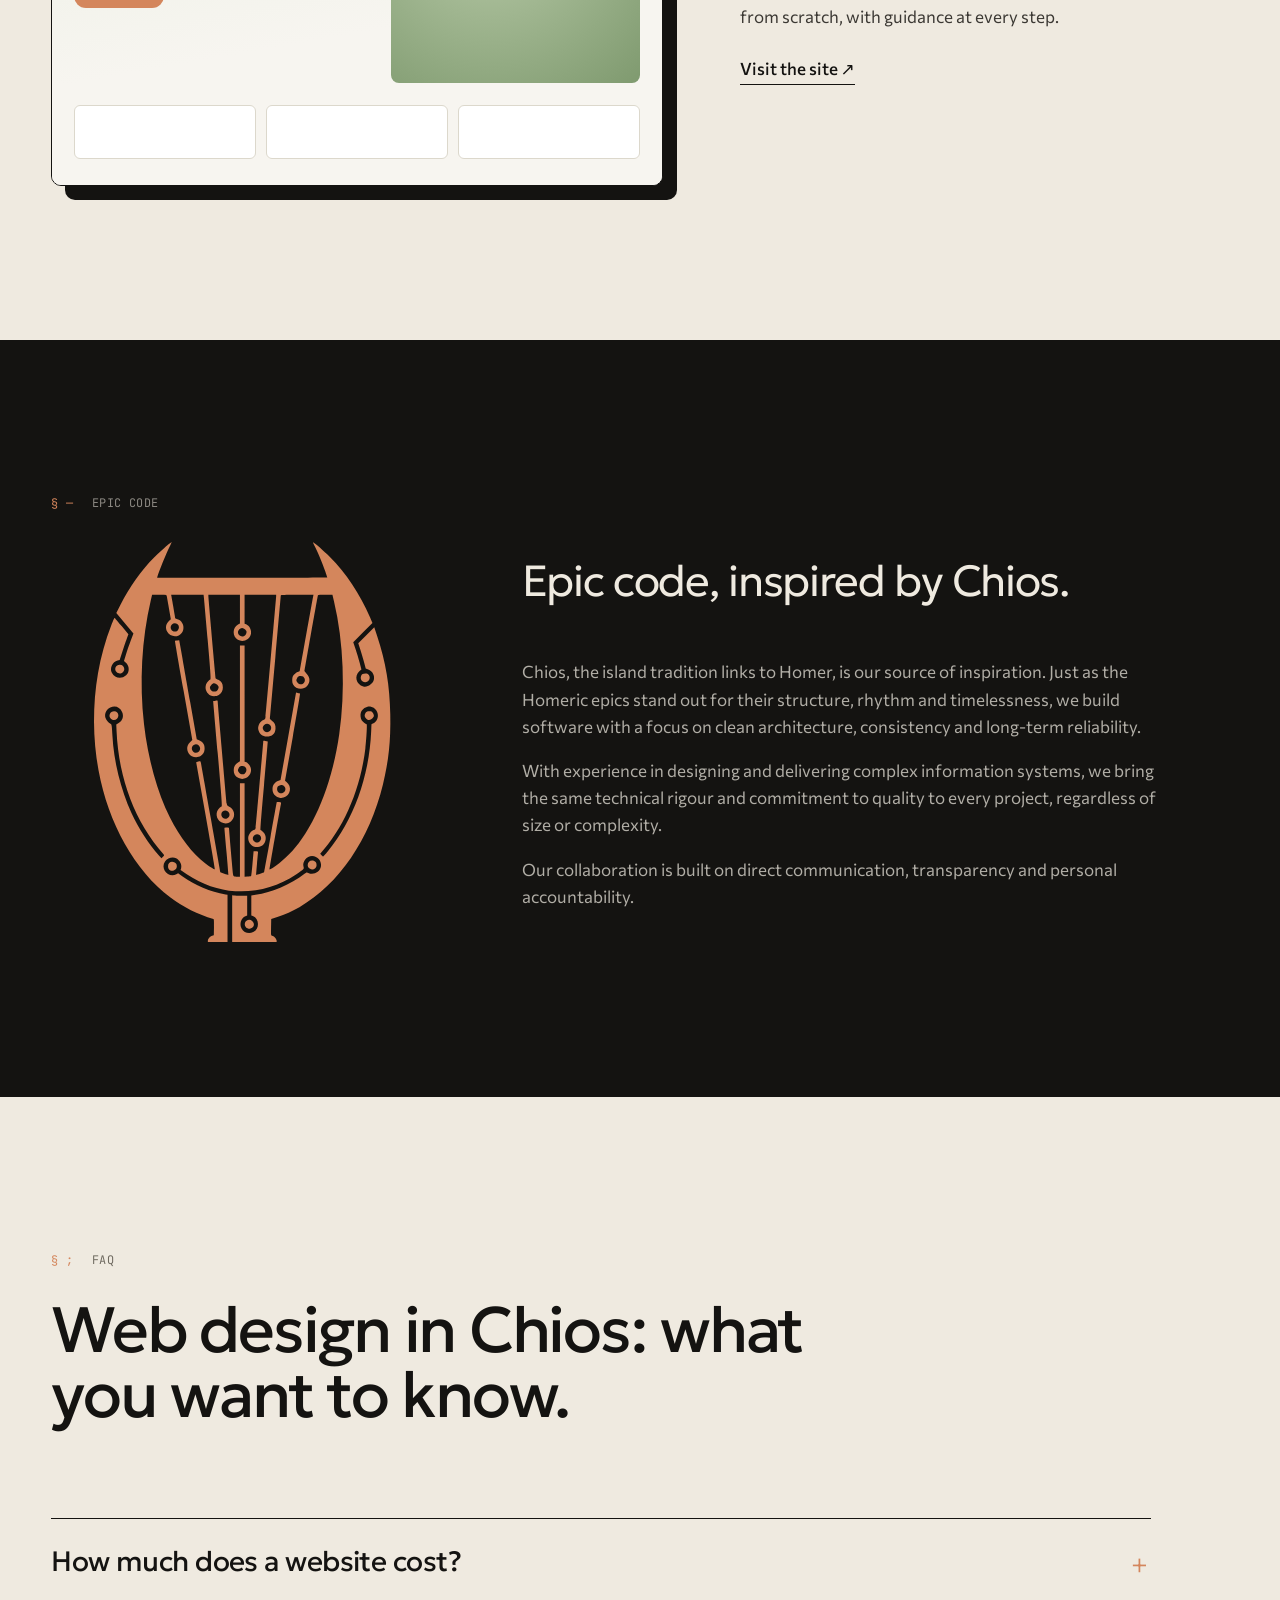
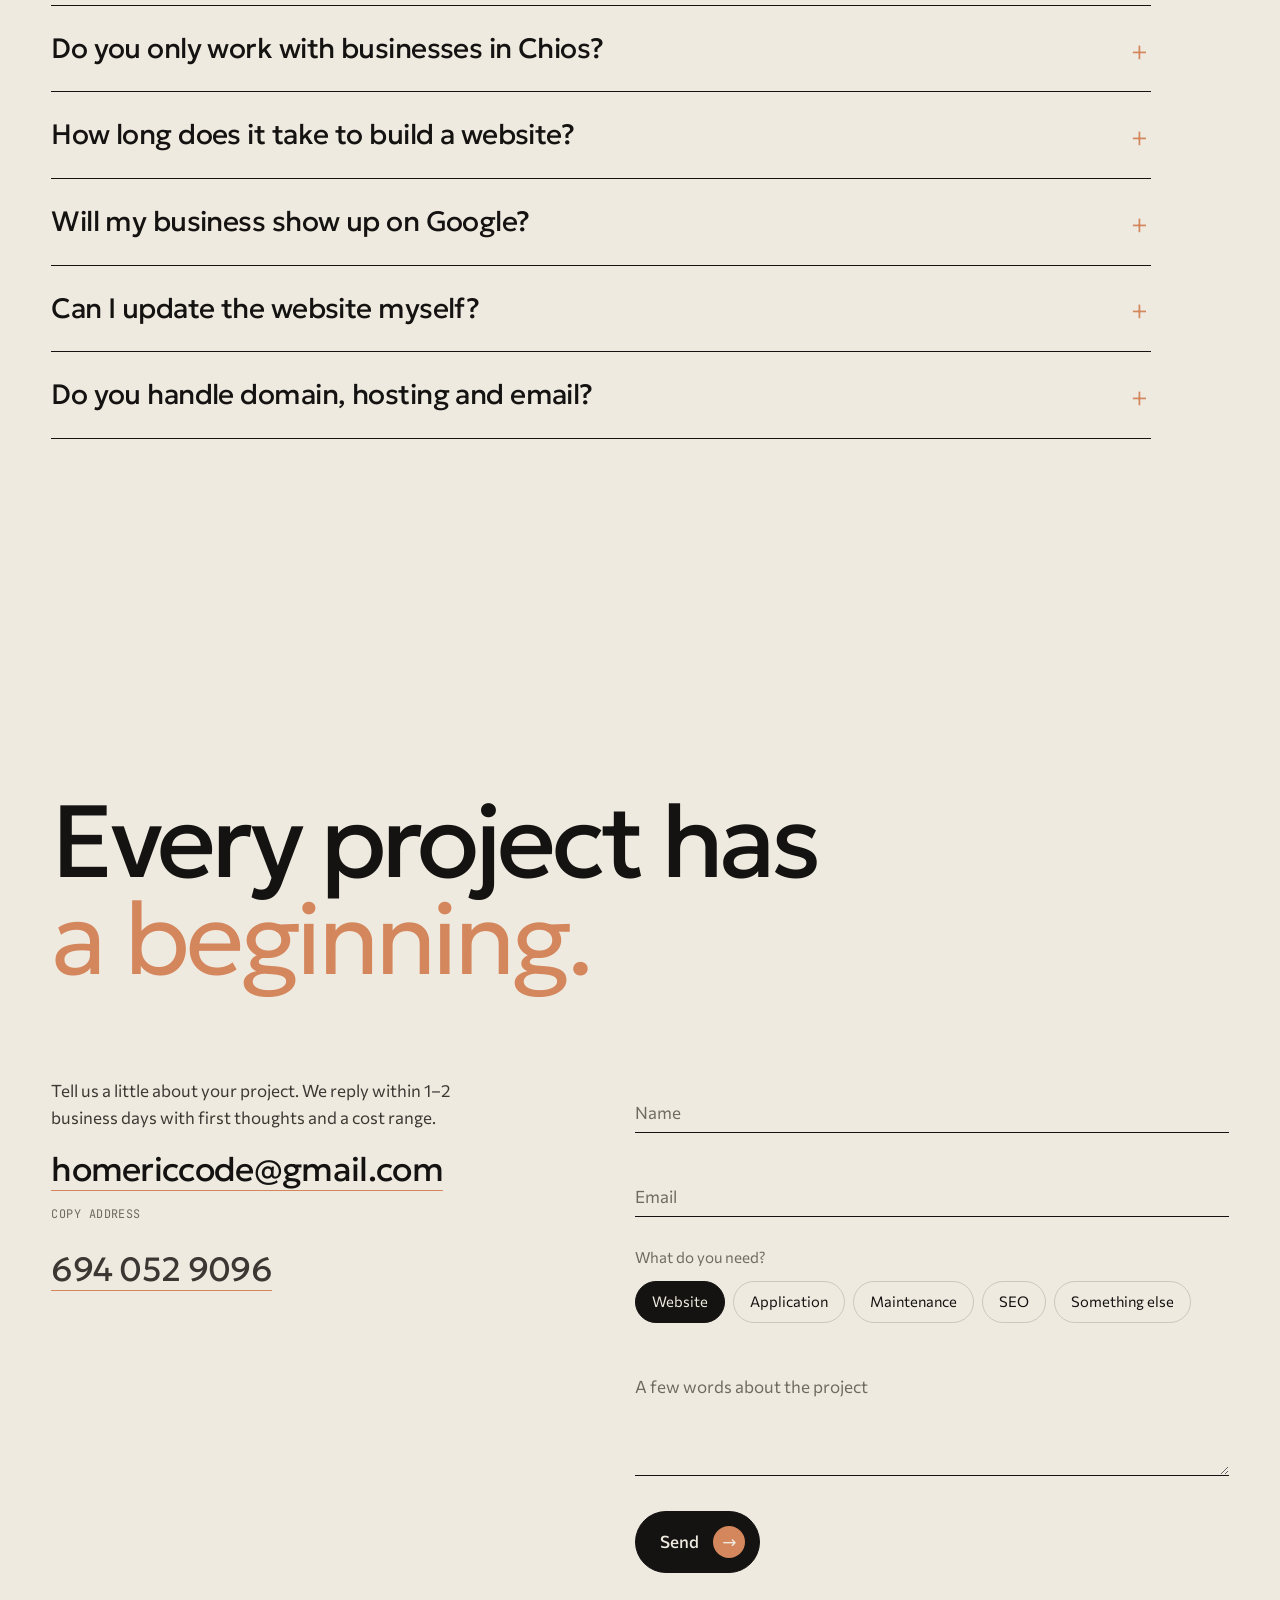
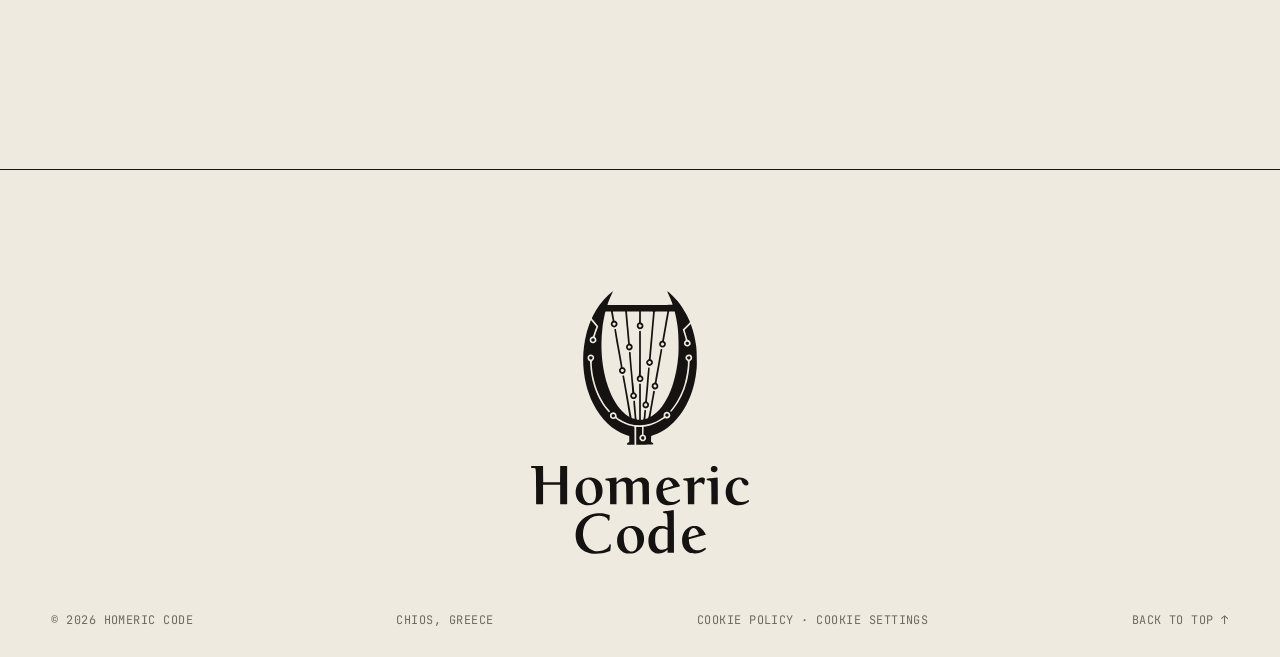
==== commit 182b41ea: "Google Analytics with cookie consent, cookie policy, local SEO FAQ" ====
--- a/index.html
+++ b/index.html
@@ -2,6 +2,11 @@
 <html lang="el" class="no-js">
 <head>
   <meta charset="utf-8">
+  <script>
+    window.dataLayer = window.dataLayer || [];
+    function gtag(){dataLayer.push(arguments);}
+    gtag('consent', 'default', { ad_storage: 'denied', ad_user_data: 'denied', ad_personalization: 'denied', analytics_storage: 'denied' });
+  </script>
   <meta name="viewport" content="width=device-width, initial-scale=1">
   <title>Κατασκευή Ιστοσελίδων στη Χίο | Homeric Code</title>
   <meta name="description" content="Κατασκευή ιστοσελίδων, e-shop και web εφαρμογών στη Χίο. WordPress, WooCommerce, SEO, hosting και συντήρηση από την Homeric Code.">
@@ -64,12 +69,68 @@
     ]
   }
   </script>
+  <script type="application/ld+json">
+{
+  "@context": "https://schema.org",
+  "@type": "FAQPage",
+  "mainEntity": [
+    {
+      "@type": "Question",
+      "name": "Πόσο κοστίζει η κατασκευή ιστοσελίδας στη Χίο;",
+      "acceptedAnswer": {
+        "@type": "Answer",
+        "text": "Το κόστος εξαρτάται από το είδος και το μέγεθος της ιστοσελίδας: μια εταιρική ιστοσελίδα, ένα e-shop ή μια web εφαρμογή έχουν διαφορετικές απαιτήσεις. Μετά από μια σύντομη συζήτηση, σας δίνουμε γραπτή προσφορά με σταθερή τιμή και χωρίς κρυφές χρεώσεις."
+      }
+    },
+    {
+      "@type": "Question",
+      "name": "Συνεργάζεστε μόνο με επιχειρήσεις της Χίου;",
+      "acceptedAnswer": {
+        "@type": "Answer",
+        "text": "Η έδρα μας είναι στη Χίο και γνωρίζουμε καλά τις ανάγκες των τοπικών επιχειρήσεων, όπως ο τουρισμός, η εστίαση και το εμπόριο. Συνεργαζόμαστε όμως με επιχειρήσεις σε όλη την Ελλάδα, με διαδικτυακές συναντήσεις και άμεση επικοινωνία."
+      }
+    },
+    {
+      "@type": "Question",
+      "name": "Σε πόσο καιρό είναι έτοιμη μια ιστοσελίδα;",
+      "acceptedAnswer": {
+        "@type": "Answer",
+        "text": "Ο χρόνος υλοποίησης εξαρτάται από το έργο και από το πόσο γρήγορα είναι διαθέσιμα τα κείμενα και οι φωτογραφίες. Το ακριβές χρονοδιάγραμμα ορίζεται από την αρχή στην πρόταση που σας στέλνουμε."
+      }
+    },
+    {
+      "@type": "Question",
+      "name": "Θα εμφανίζεται η επιχείρησή μου στο Google;",
+      "acceptedAnswer": {
+        "@type": "Answer",
+        "text": "Κάθε ιστοσελίδα κατασκευάζεται με βάση τις καλές πρακτικές SEO: γρήγορη φόρτωση, σωστή δομή, προσαρμογή σε κινητά και τοπικές λέξεις-κλειδιά. Μπορούμε επίσης να στήσουμε και να βελτιστοποιήσουμε το Google Business Profile σας, ώστε να σας βρίσκουν όσοι ψάχνουν στη Χίο."
+      }
+    },
+    {
+      "@type": "Question",
+      "name": "Μπορώ να ενημερώνω μόνος μου την ιστοσελίδα;",
+      "acceptedAnswer": {
+        "@type": "Answer",
+        "text": "Ναι. Οι ιστοσελίδες σε WordPress διαχειρίζονται εύκολα, και με την παράδοση σας εκπαιδεύουμε ώστε να αλλάζετε κείμενα, φωτογραφίες και προϊόντα χωρίς τεχνικές γνώσεις. Αν προτιμάτε, αναλαμβάνουμε εμείς τη συντήρηση."
+      }
+    },
+    {
+      "@type": "Question",
+      "name": "Αναλαμβάνετε domain, hosting και email;",
+      "acceptedAnswer": {
+        "@type": "Answer",
+        "text": "Ναι. Σας βοηθάμε να επιλέξετε και να κατοχυρώσετε domain, στήνουμε τη φιλοξενία και το επαγγελματικό email με το όνομα της επιχείρησής σας, και φροντίζουμε για το πιστοποιητικό SSL."
+      }
+    }
+  ]
+}
+  </script>
   <link rel="icon" href="favicon.png" type="image/png">
   <link rel="apple-touch-icon" href="apple-touch-icon.png">
   <link rel="preconnect" href="https://fonts.googleapis.com">
   <link rel="preconnect" href="https://fonts.gstatic.com" crossorigin>
   <link href="https://fonts.googleapis.com/css2?family=Geologica:wght@300;400;500;600&family=Commissioner:wght@300;400;500;600&family=JetBrains+Mono:wght@400;500&display=swap" rel="stylesheet">
-  <link rel="stylesheet" href="styles.css?v=12">
+  <link rel="stylesheet" href="styles.css?v=13">
 </head>
 <body>
   <a class="skip" href="#main" data-i18n="skip">Μετάβαση στο περιεχόμενο</a>
@@ -245,6 +306,38 @@
       </div>
     </section>
 
+    <!-- FAQ -->
+    <section class="sec faq" id="faq">
+      <div class="sec__label mono"><span>§ ;</span><span data-i18n="faq.label">Συχνές ερωτήσεις</span></div>
+      <h2 class="sec__title" data-i18n="faq.title">Κατασκευή ιστοσελίδων στη Χίο: ό,τι θέλετε να ξέρετε.</h2>
+      <div class="faq__list">
+        <details class="faq__item">
+          <summary data-i18n="faq1.q">Πόσο κοστίζει η κατασκευή ιστοσελίδας στη Χίο;</summary>
+          <p data-i18n="faq1.a">Το κόστος εξαρτάται από το είδος και το μέγεθος της ιστοσελίδας: μια εταιρική ιστοσελίδα, ένα e-shop ή μια web εφαρμογή έχουν διαφορετικές απαιτήσεις. Μετά από μια σύντομη συζήτηση, σας δίνουμε γραπτή προσφορά με σταθερή τιμή και χωρίς κρυφές χρεώσεις.</p>
+        </details>
+        <details class="faq__item">
+          <summary data-i18n="faq2.q">Συνεργάζεστε μόνο με επιχειρήσεις της Χίου;</summary>
+          <p data-i18n="faq2.a">Η έδρα μας είναι στη Χίο και γνωρίζουμε καλά τις ανάγκες των τοπικών επιχειρήσεων, όπως ο τουρισμός, η εστίαση και το εμπόριο. Συνεργαζόμαστε όμως με επιχειρήσεις σε όλη την Ελλάδα, με διαδικτυακές συναντήσεις και άμεση επικοινωνία.</p>
+        </details>
+        <details class="faq__item">
+          <summary data-i18n="faq3.q">Σε πόσο καιρό είναι έτοιμη μια ιστοσελίδα;</summary>
+          <p data-i18n="faq3.a">Ο χρόνος υλοποίησης εξαρτάται από το έργο και από το πόσο γρήγορα είναι διαθέσιμα τα κείμενα και οι φωτογραφίες. Το ακριβές χρονοδιάγραμμα ορίζεται από την αρχή στην πρόταση που σας στέλνουμε.</p>
+        </details>
+        <details class="faq__item">
+          <summary data-i18n="faq4.q">Θα εμφανίζεται η επιχείρησή μου στο Google;</summary>
+          <p data-i18n="faq4.a">Κάθε ιστοσελίδα κατασκευάζεται με βάση τις καλές πρακτικές SEO: γρήγορη φόρτωση, σωστή δομή, προσαρμογή σε κινητά και τοπικές λέξεις-κλειδιά. Μπορούμε επίσης να στήσουμε και να βελτιστοποιήσουμε το Google Business Profile σας, ώστε να σας βρίσκουν όσοι ψάχνουν στη Χίο.</p>
+        </details>
+        <details class="faq__item">
+          <summary data-i18n="faq5.q">Μπορώ να ενημερώνω μόνος μου την ιστοσελίδα;</summary>
+          <p data-i18n="faq5.a">Ναι. Οι ιστοσελίδες σε WordPress διαχειρίζονται εύκολα, και με την παράδοση σας εκπαιδεύουμε ώστε να αλλάζετε κείμενα, φωτογραφίες και προϊόντα χωρίς τεχνικές γνώσεις. Αν προτιμάτε, αναλαμβάνουμε εμείς τη συντήρηση.</p>
+        </details>
+        <details class="faq__item">
+          <summary data-i18n="faq6.q">Αναλαμβάνετε domain, hosting και email;</summary>
+          <p data-i18n="faq6.a">Ναι. Σας βοηθάμε να επιλέξετε και να κατοχυρώσετε domain, στήνουμε τη φιλοξενία και το επαγγελματικό email με το όνομα της επιχείρησής σας, και φροντίζουμε για το πιστοποιητικό SSL.</p>
+        </details>
+      </div>
+    </section>
+
     <!-- CONTACT -->
     <section class="sec contact" id="contact">
       <div class="sec__label mono"><span>§ 04</span><span data-i18n="contact.label">Επικοινωνία</span></div>
@@ -280,10 +373,20 @@
     <div class="foot__row mono">
       <span>© <span id="year">2026</span> Homeric Code</span>
       <span data-i18n="footer.loc">Χίος, Ελλάδα</span>
+      <span class="foot__links"><a href="cookies.html" data-i18n="ck.policy">Πολιτική cookies</a> · <button type="button" class="linklike" id="ckOpen" data-i18n="ck.settings">Ρυθμίσεις cookies</button></span>
       <a href="#top" data-i18n="footer.top">επιστροφή ↑</a>
     </div>
   </footer>
 
-  <script src="script.js?v=12"></script>
+  <div class="cookie" id="cookieBanner" role="dialog" aria-labelledby="ckTitle" aria-describedby="ckText" hidden>
+    <p class="cookie__title mono" id="ckTitle">Cookies</p>
+    <p class="cookie__text" id="ckText"><span data-i18n="ck.text">Με τη συγκατάθεσή σας χρησιμοποιούμε cookies του Google Analytics για να καταλαβαίνουμε πώς χρησιμοποιείται η σελίδα και να τη βελτιώνουμε.</span> <a href="cookies.html" data-i18n="ck.more">Μάθετε περισσότερα</a></p>
+    <div class="cookie__actions">
+      <button type="button" class="ck-btn" id="ckReject" data-i18n="ck.reject">Απόρριψη</button>
+      <button type="button" class="ck-btn ck-btn--solid" id="ckAccept" data-i18n="ck.accept">Αποδοχή</button>
+    </div>
+  </div>
+
+  <script src="script.js?v=13"></script>
 </body>
 </html>
--- a/styles.css
+++ b/styles.css
@@ -296,3 +296,46 @@
   .route__steps .mono { padding-top: 0; margin-bottom: 6px; grid-row: auto; }
   .browser { box-shadow: 8px 8px 0 var(--ink); }
 }
+
+/* ── FAQ ─────────────────────────────── */
+.faq__list { border-bottom: 1px solid var(--ink); max-width: 1100px; }
+.faq__item { border-top: 1px solid var(--ink); }
+.faq__item summary {
+  list-style: none; cursor: pointer; position: relative;
+  padding: 26px 56px 26px 0; font: 400 clamp(1.2rem, 2.2vw, 1.75rem)/1.2 var(--serif); letter-spacing: -.02em;
+  transition: color .2s;
+}
+.faq__item summary::-webkit-details-marker { display: none; }
+.faq__item summary::after {
+  content: "+"; position: absolute; right: 4px; top: 50%; transform: translateY(-50%);
+  font: 300 1.8rem var(--sans); color: var(--clay); transition: transform .3s var(--ease);
+}
+.faq__item[open] summary::after { transform: translateY(-50%) rotate(45deg); }
+.faq__item summary:hover { color: var(--clay-deep); }
+.faq__item p { margin: 0; padding: 0 56px 28px 0; color: var(--ink-2); max-width: 70ch; }
+
+/* ── Footer links ────────────────────── */
+.foot__links a, .linklike { color: inherit; }
+.linklike { background: none; border: 0; padding: 0; font: inherit; letter-spacing: inherit; text-transform: inherit; cursor: pointer; }
+.foot__links a:hover, .linklike:hover { color: var(--ink); }
+
+/* ── Cookie banner ───────────────────── */
+.cookie {
+  position: fixed; left: 16px; bottom: 16px; z-index: 120; width: min(420px, calc(100% - 32px));
+  background: var(--ink); color: var(--paper); border-radius: 14px; padding: 20px 22px;
+  box-shadow: 0 20px 50px -20px rgba(0,0,0,.5);
+  opacity: 0; transform: translateY(16px); transition: opacity .3s var(--ease), transform .3s var(--ease);
+}
+.cookie.is-in { opacity: 1; transform: none; }
+.cookie__title { color: var(--clay); margin: 0 0 8px; }
+.cookie__text { margin: 0 0 16px; font-size: .92rem; line-height: 1.5; color: rgba(239,234,224,.82); }
+.cookie__text a { color: var(--paper); text-decoration: underline; text-underline-offset: 3px; }
+.cookie__actions { display: flex; gap: 10px; }
+.ck-btn {
+  flex: 1; padding: 11px 16px; border-radius: 999px; border: 1px solid rgba(239,234,224,.4);
+  background: transparent; color: var(--paper); font: 500 .92rem var(--sans); cursor: pointer; transition: background .2s, border-color .2s;
+}
+.ck-btn:hover { border-color: var(--paper); }
+.ck-btn--solid { background: var(--paper); color: var(--ink); border-color: var(--paper); }
+.ck-btn--solid:hover { background: var(--clay); border-color: var(--clay); }
+.has-cursor .cookie, .has-cursor .cookie button, .has-cursor .cookie a { cursor: none; }
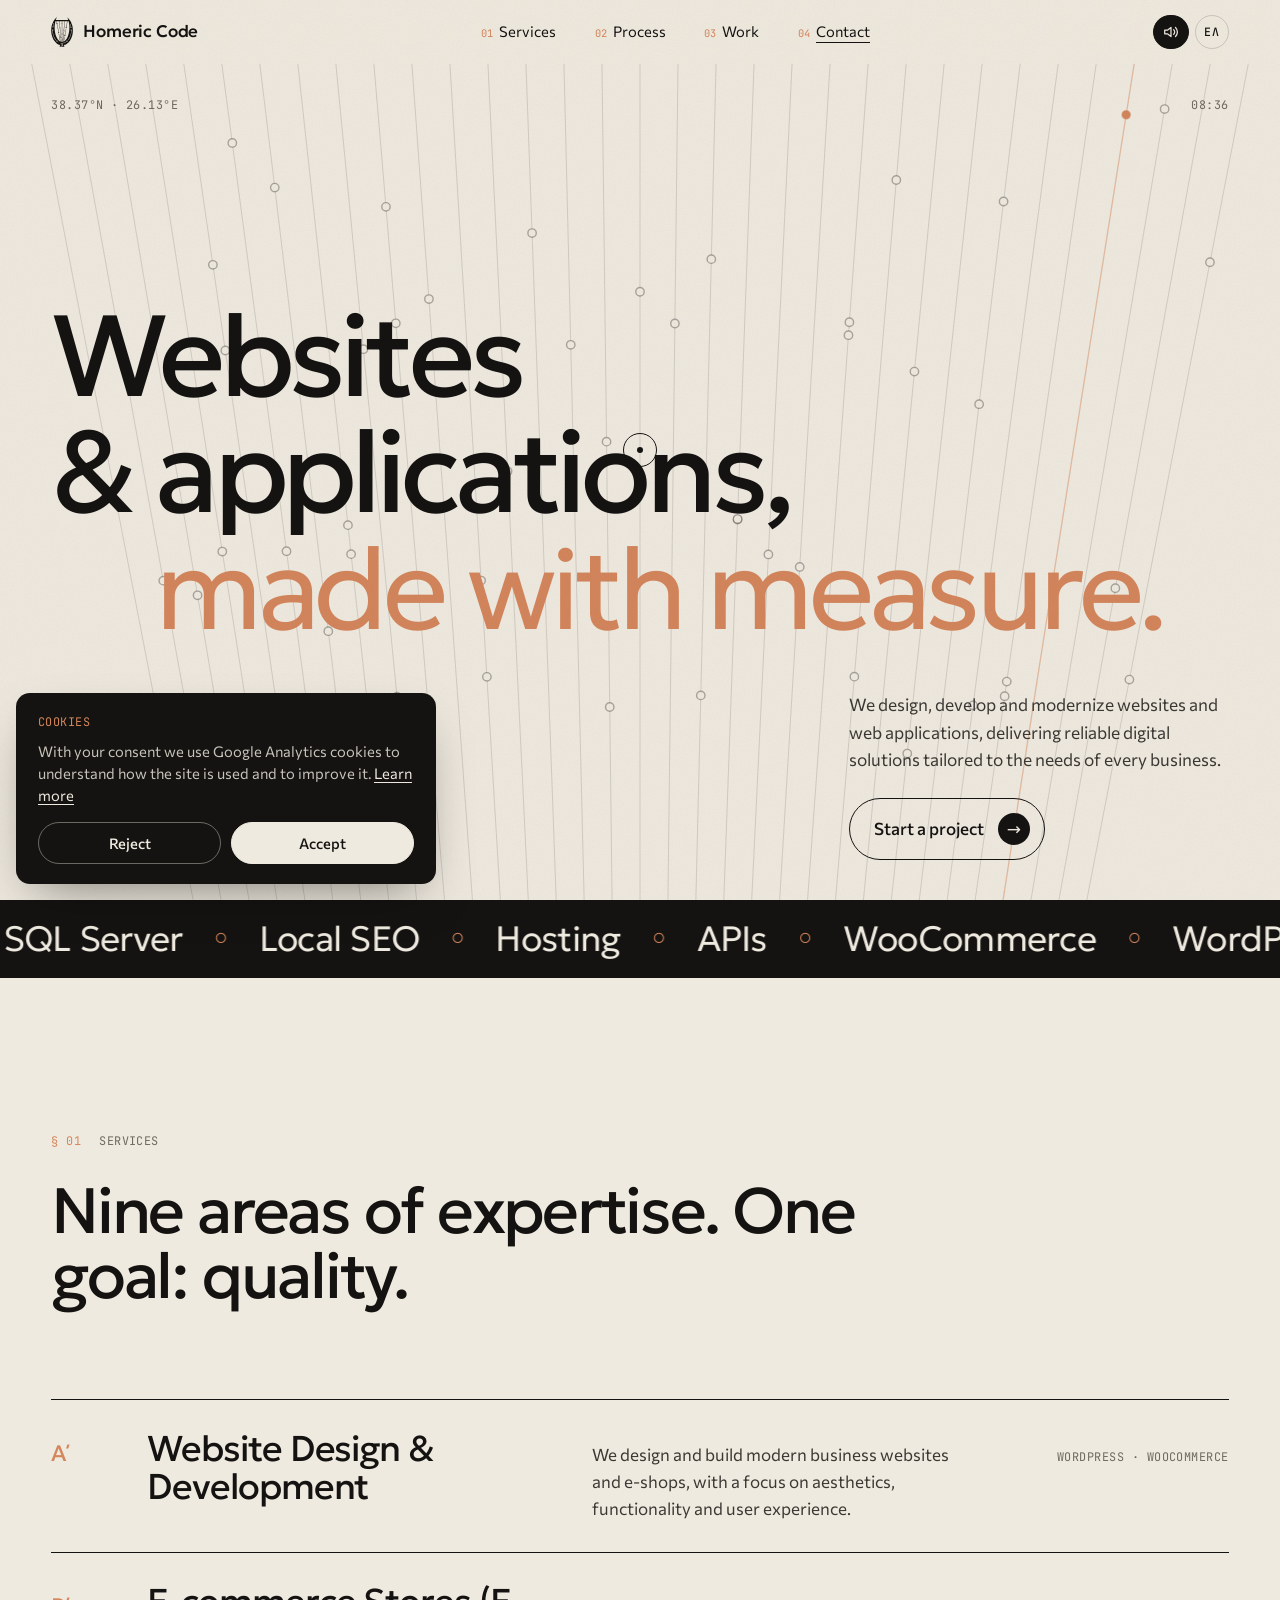
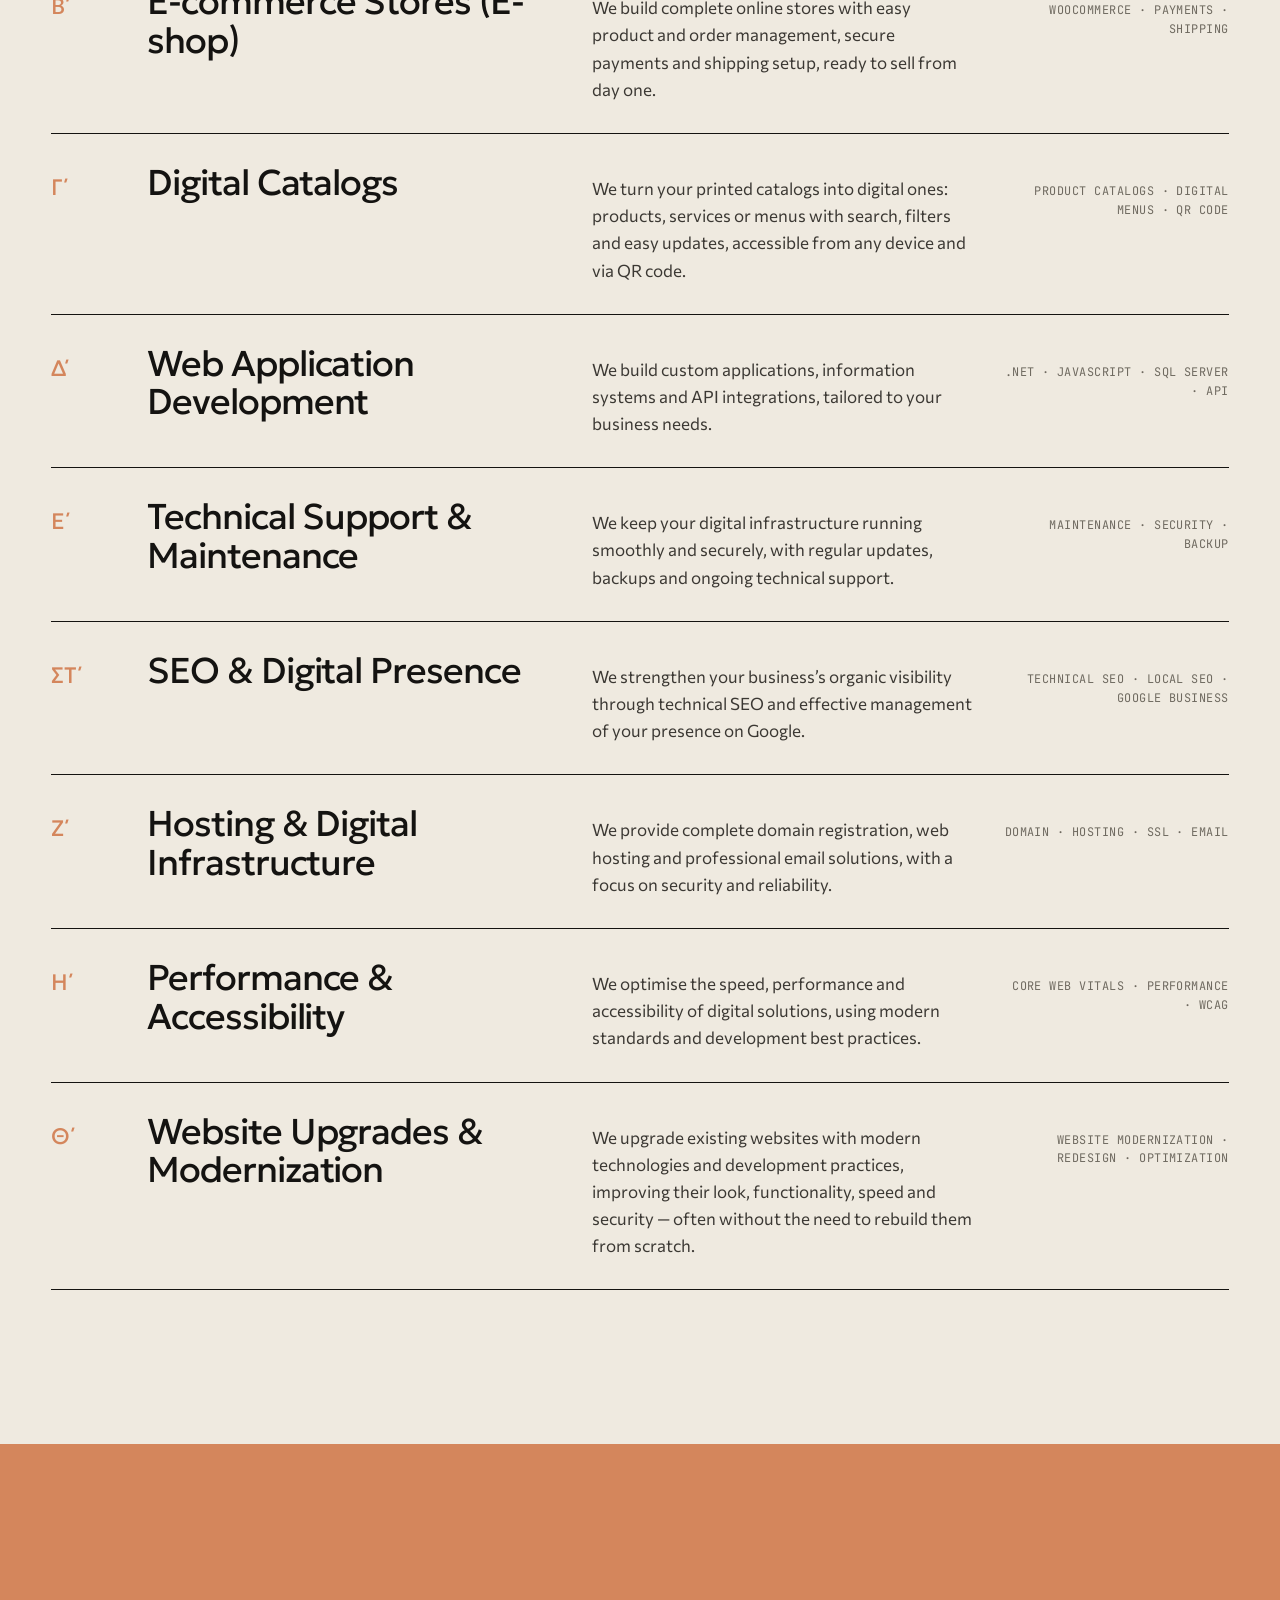
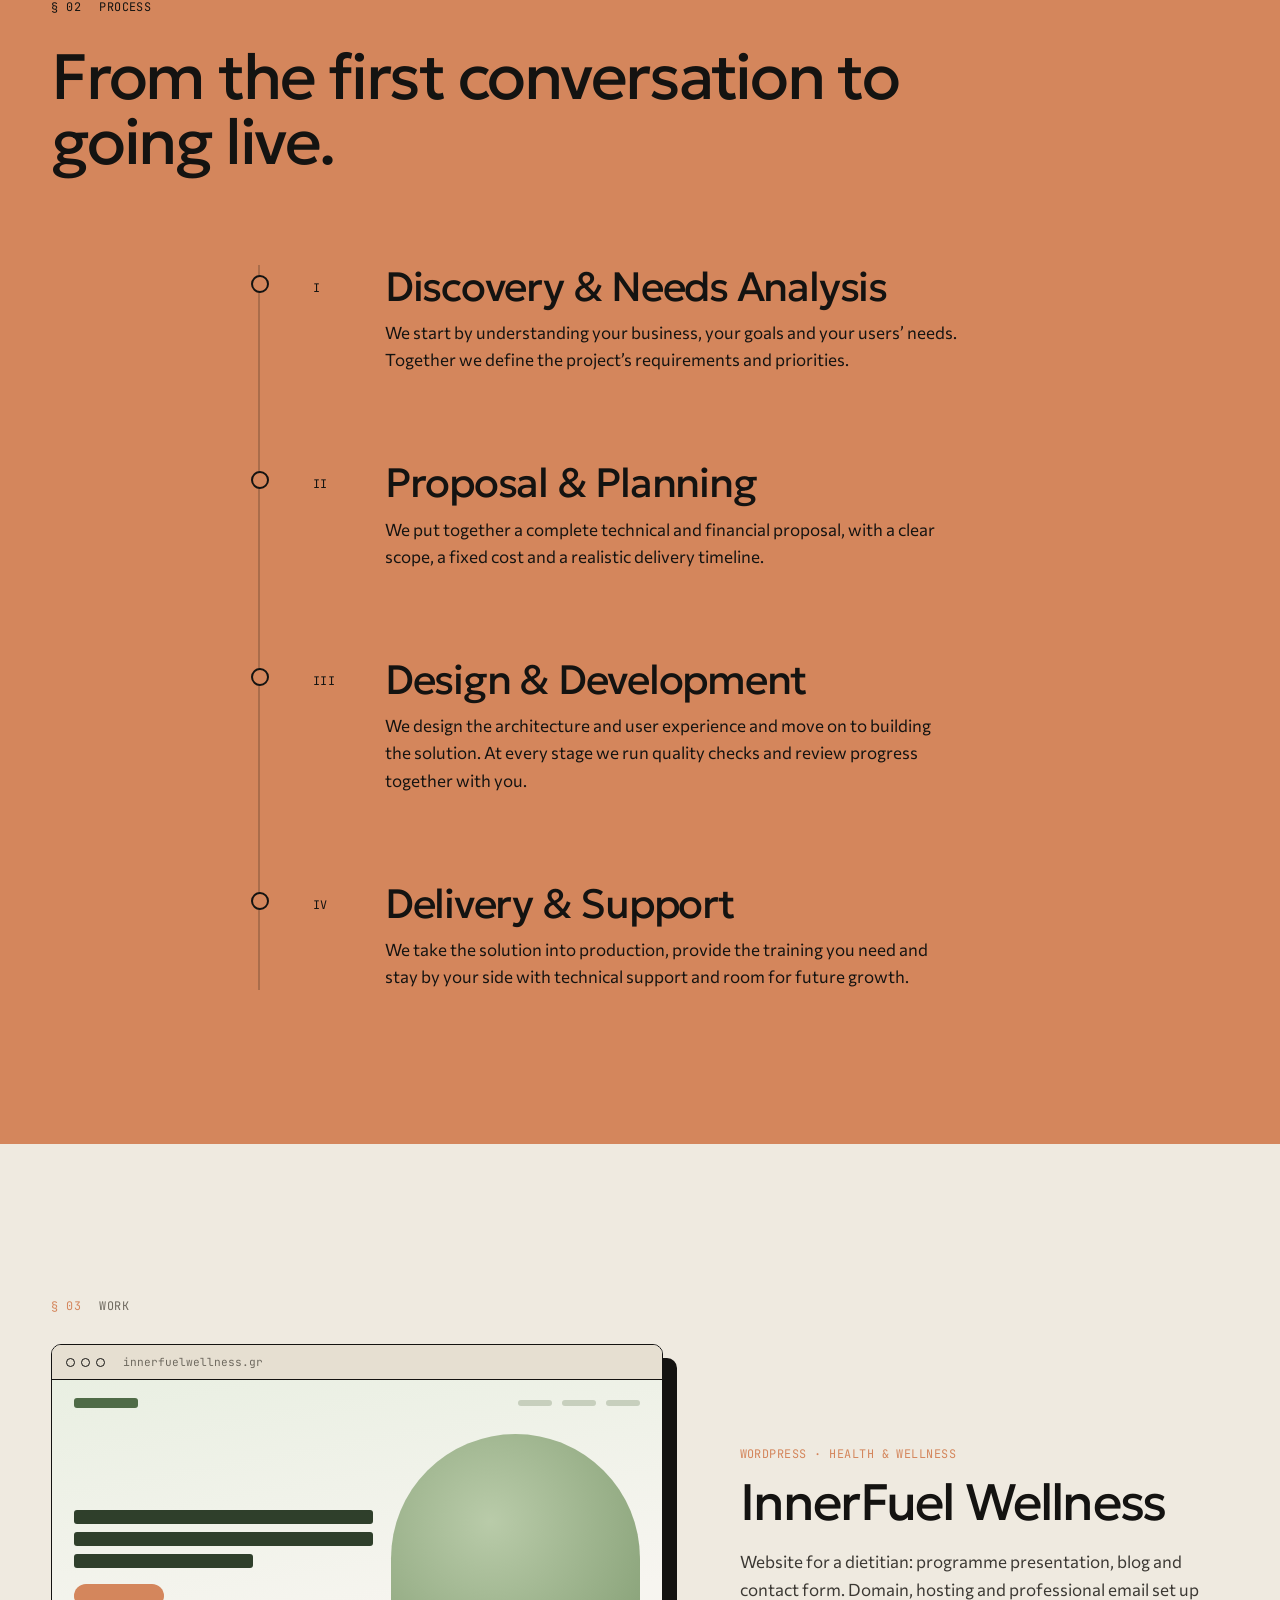
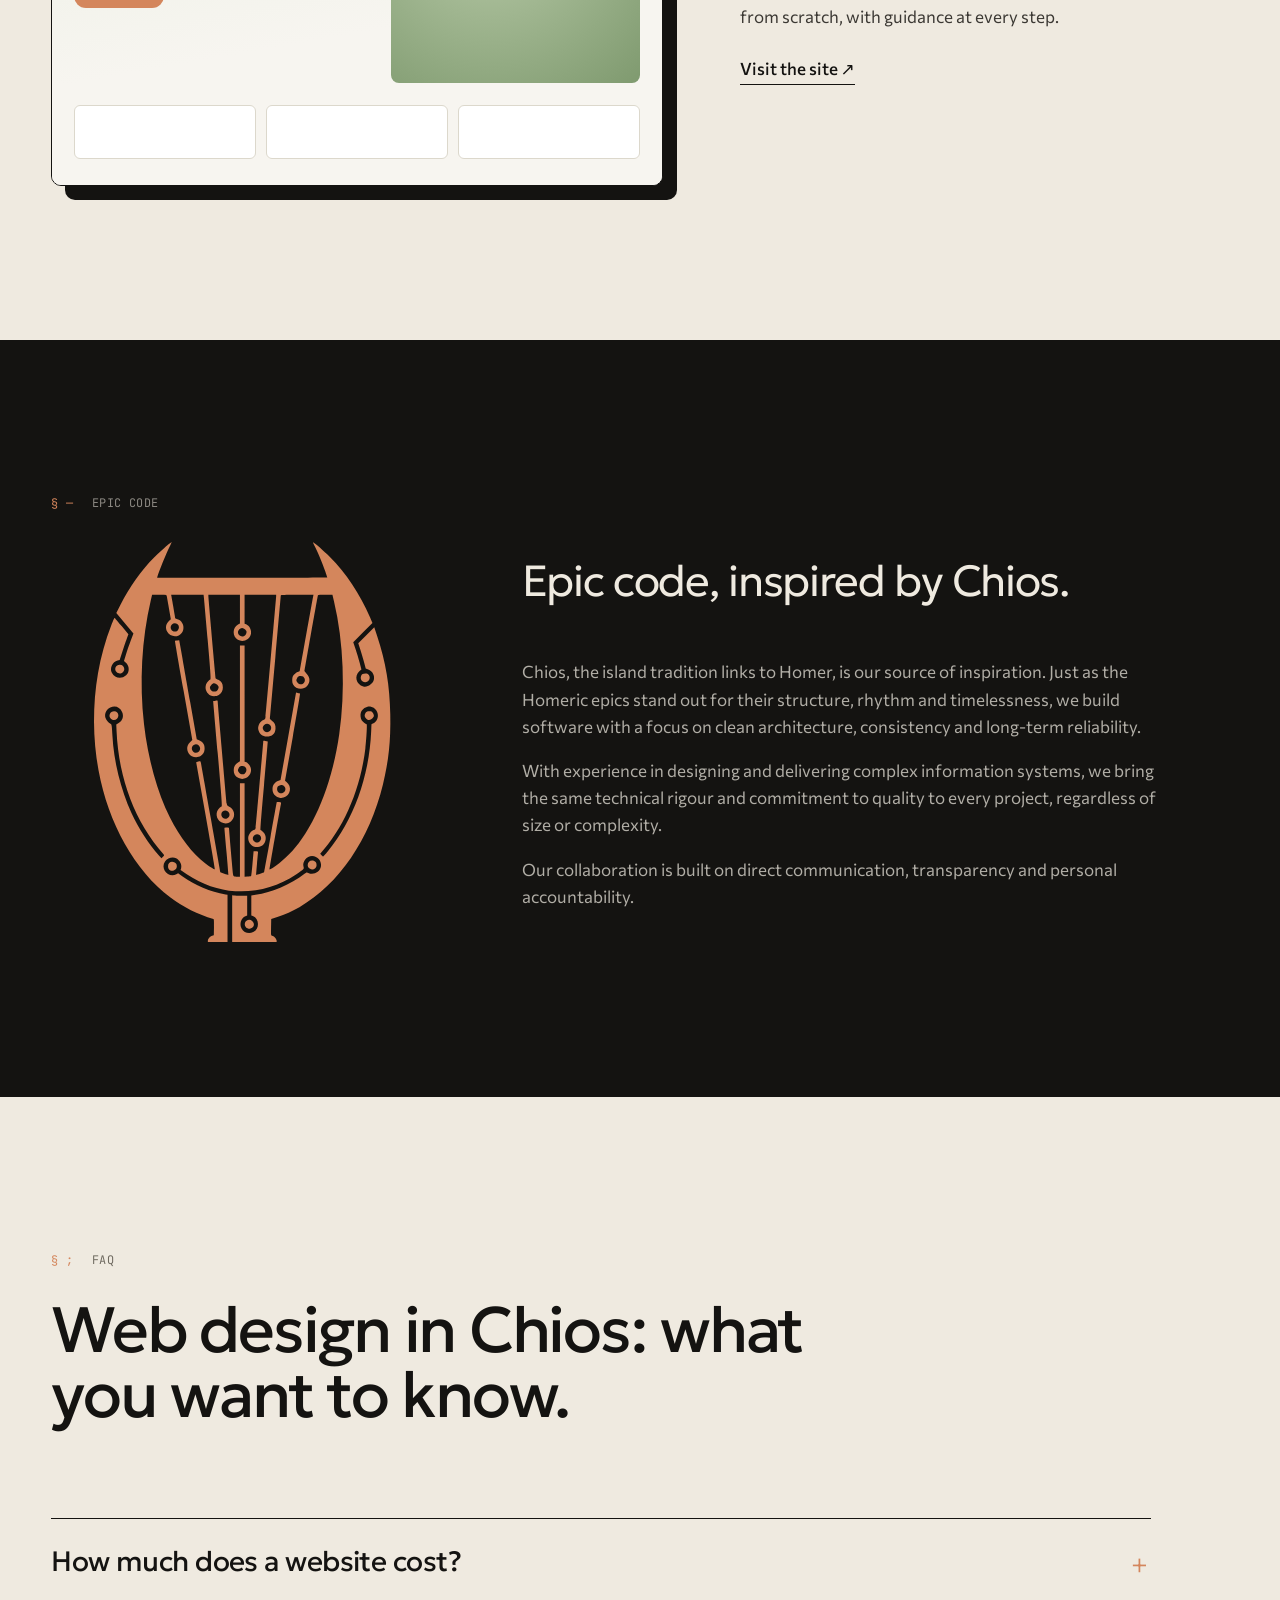
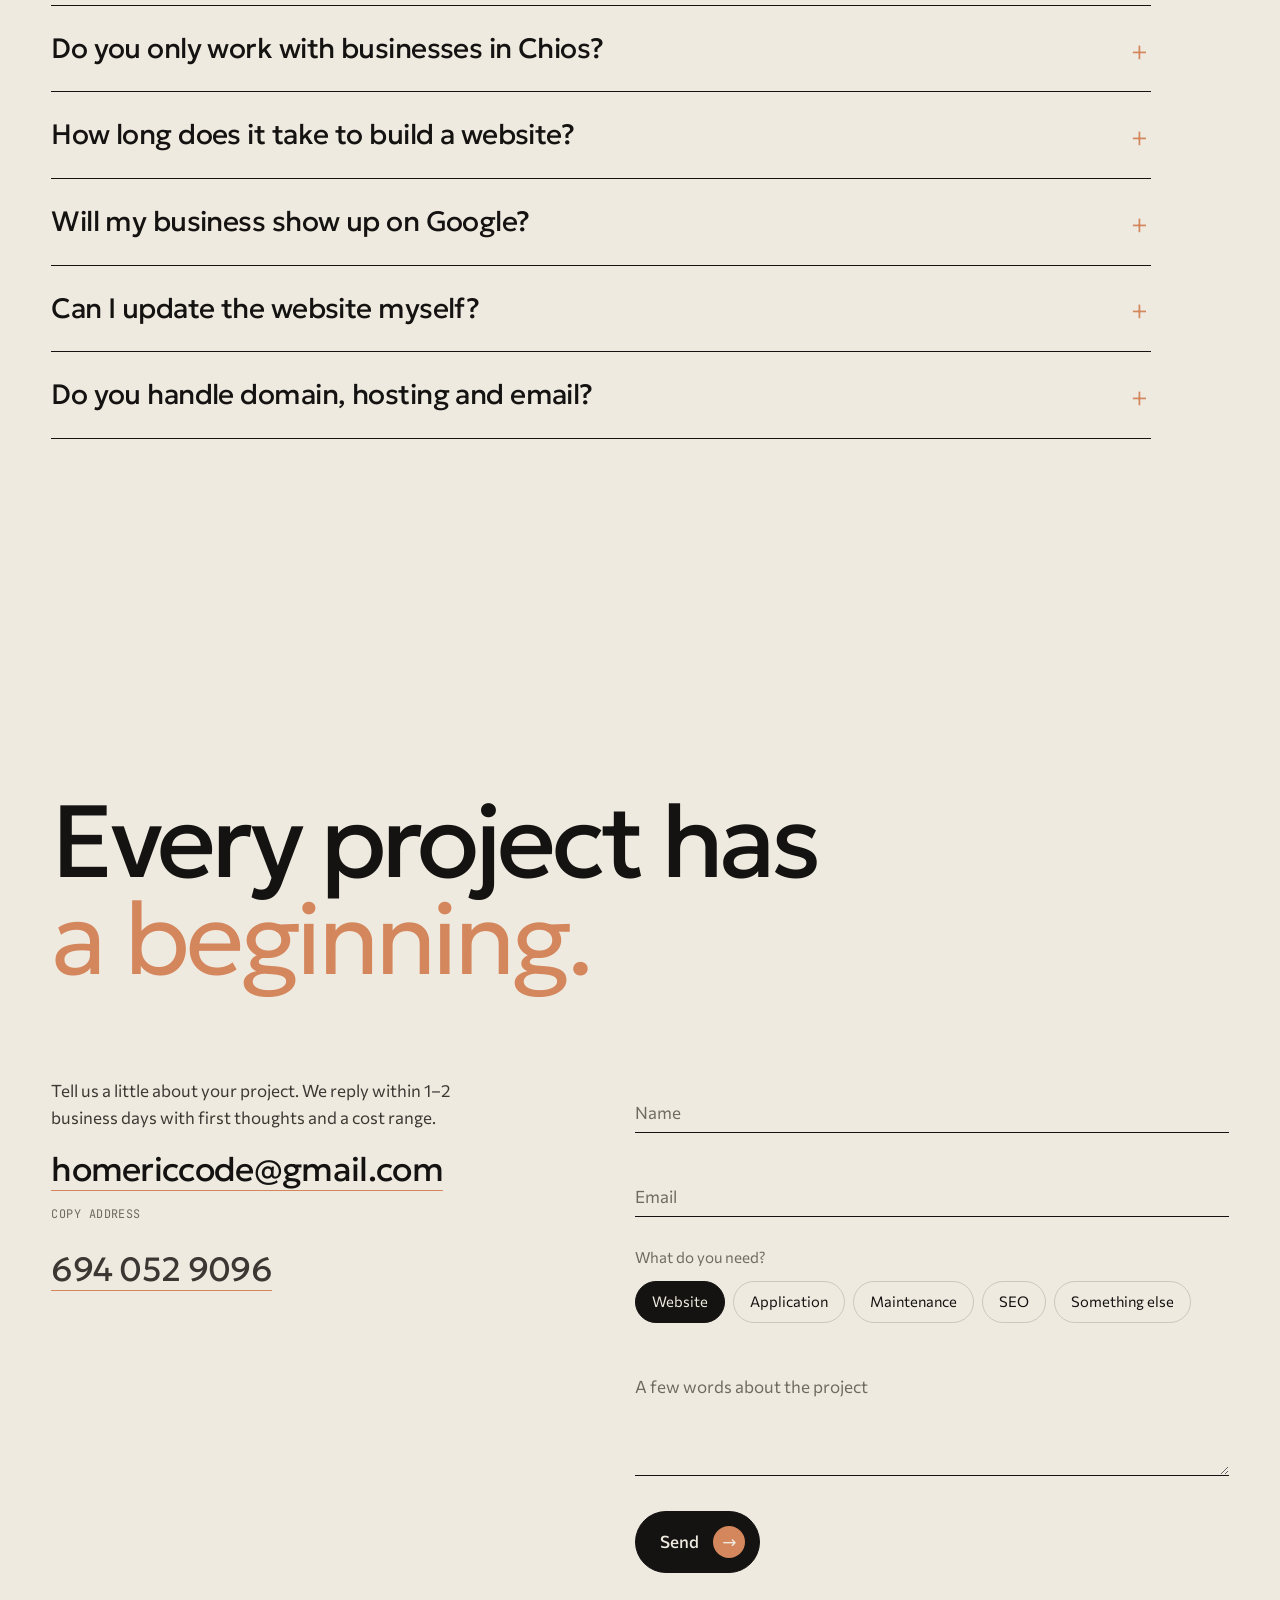
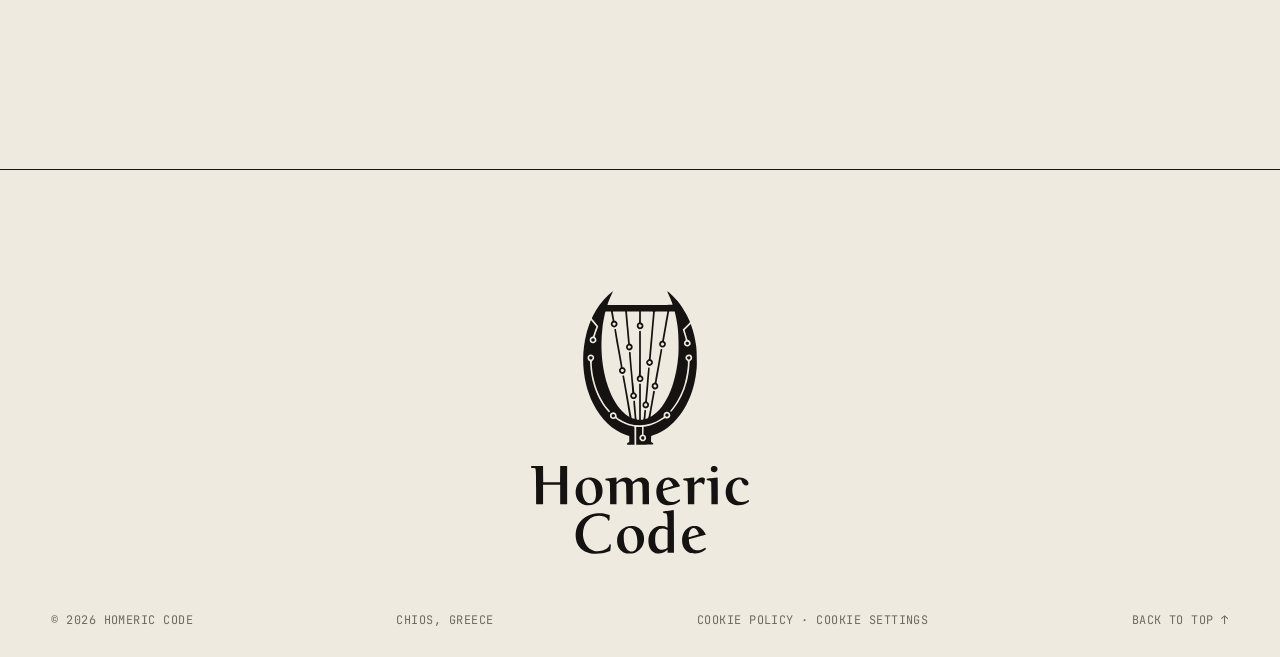
==== commit 12a3192a: "Fix back-to-top link" ====
--- a/index.html
+++ b/index.html
@@ -130,7 +130,7 @@
   <link rel="preconnect" href="https://fonts.googleapis.com">
   <link rel="preconnect" href="https://fonts.gstatic.com" crossorigin>
   <link href="https://fonts.googleapis.com/css2?family=Geologica:wght@300;400;500;600&family=Commissioner:wght@300;400;500;600&family=JetBrains+Mono:wght@400;500&display=swap" rel="stylesheet">
-  <link rel="stylesheet" href="styles.css?v=13">
+  <link rel="stylesheet" href="styles.css?v=14">
 </head>
 <body>
   <a class="skip" href="#main" data-i18n="skip">Μετάβαση στο περιεχόμενο</a>
@@ -387,6 +387,6 @@
     </div>
   </div>
 
-  <script src="script.js?v=13"></script>
+  <script src="script.js?v=14"></script>
 </body>
 </html>
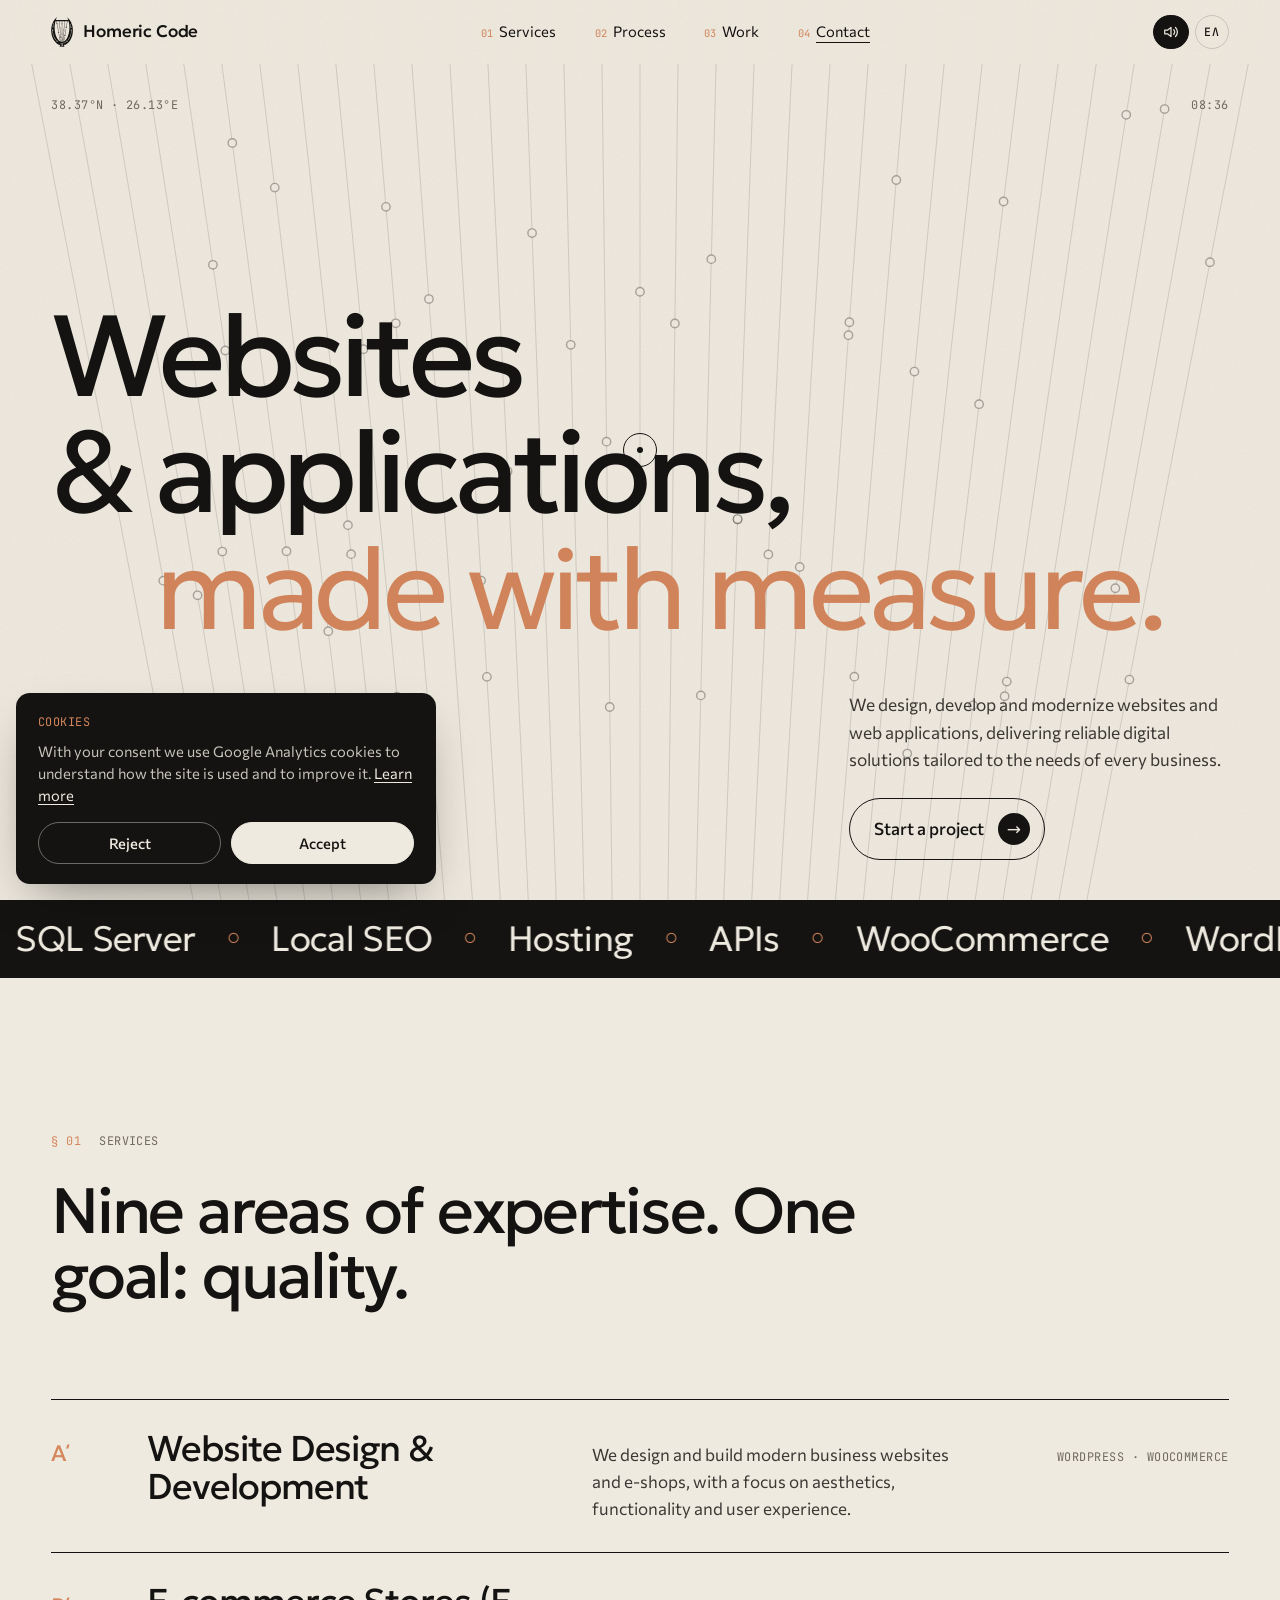
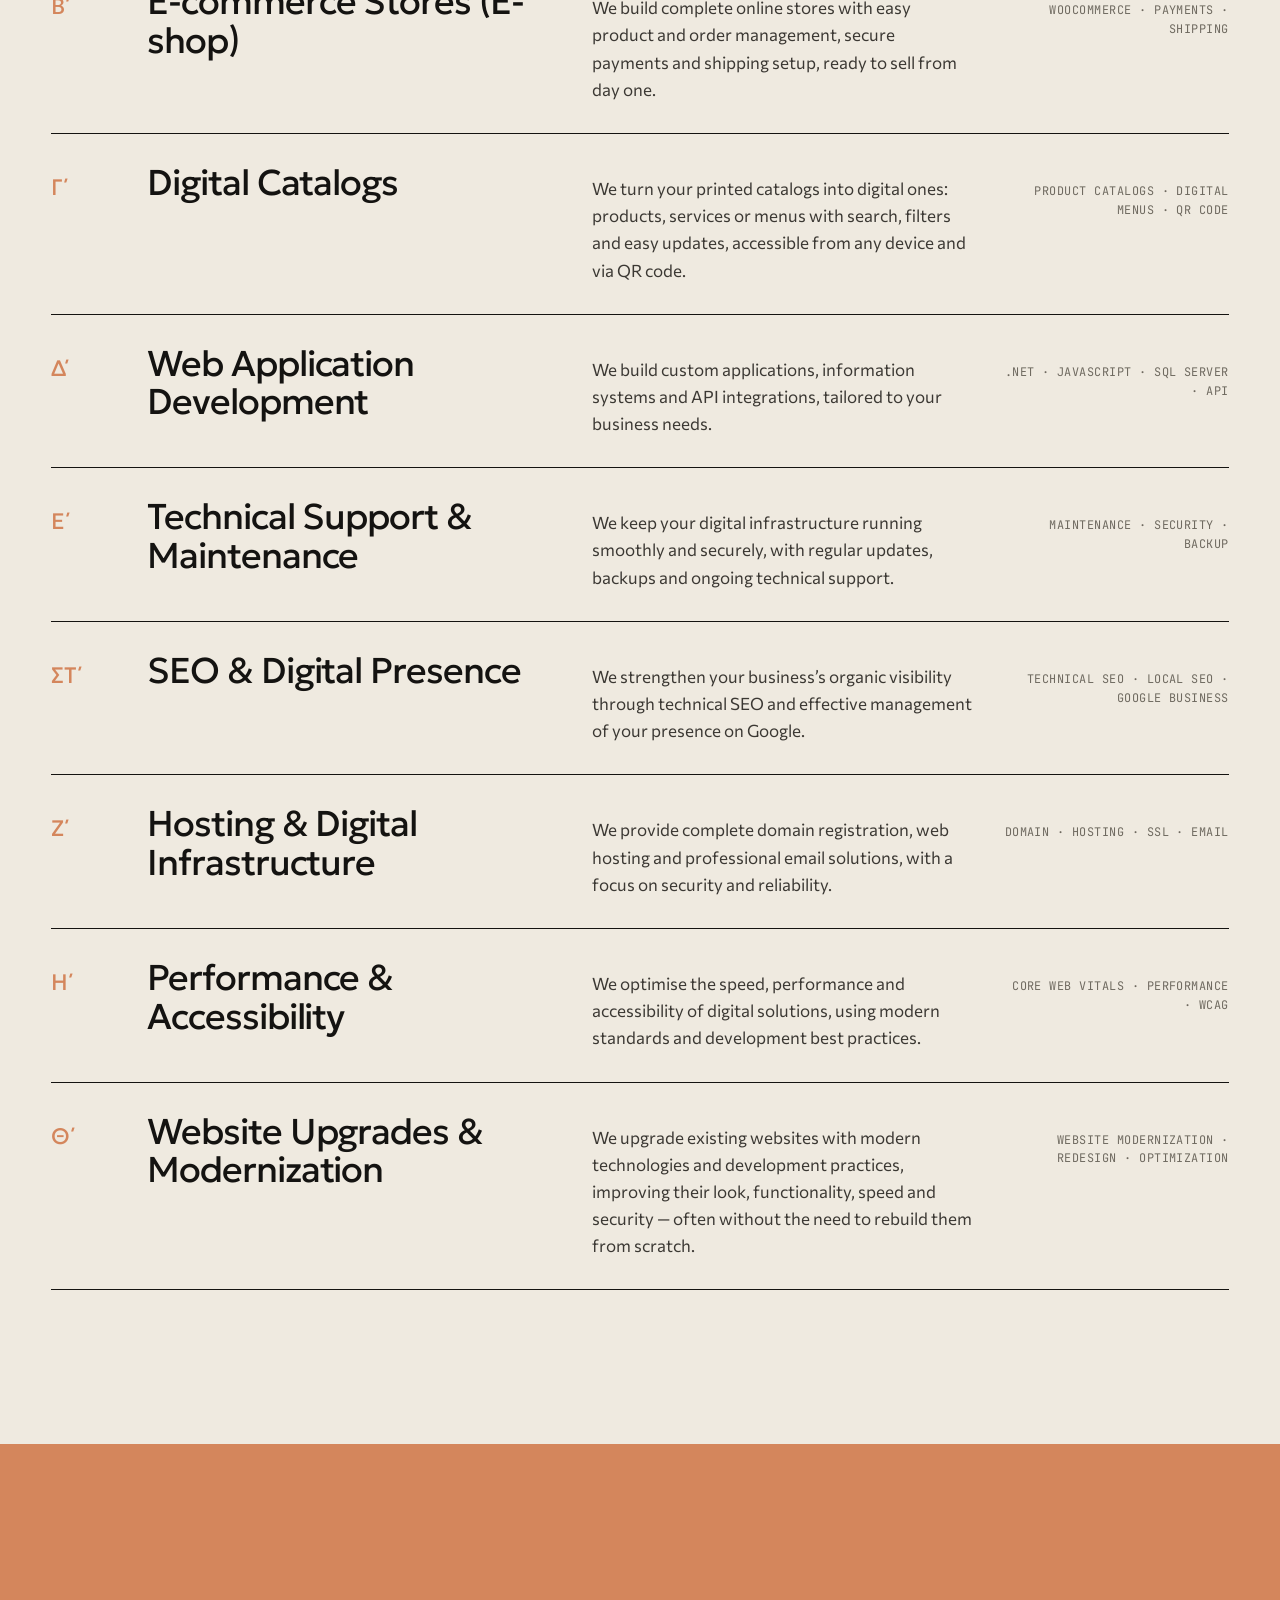
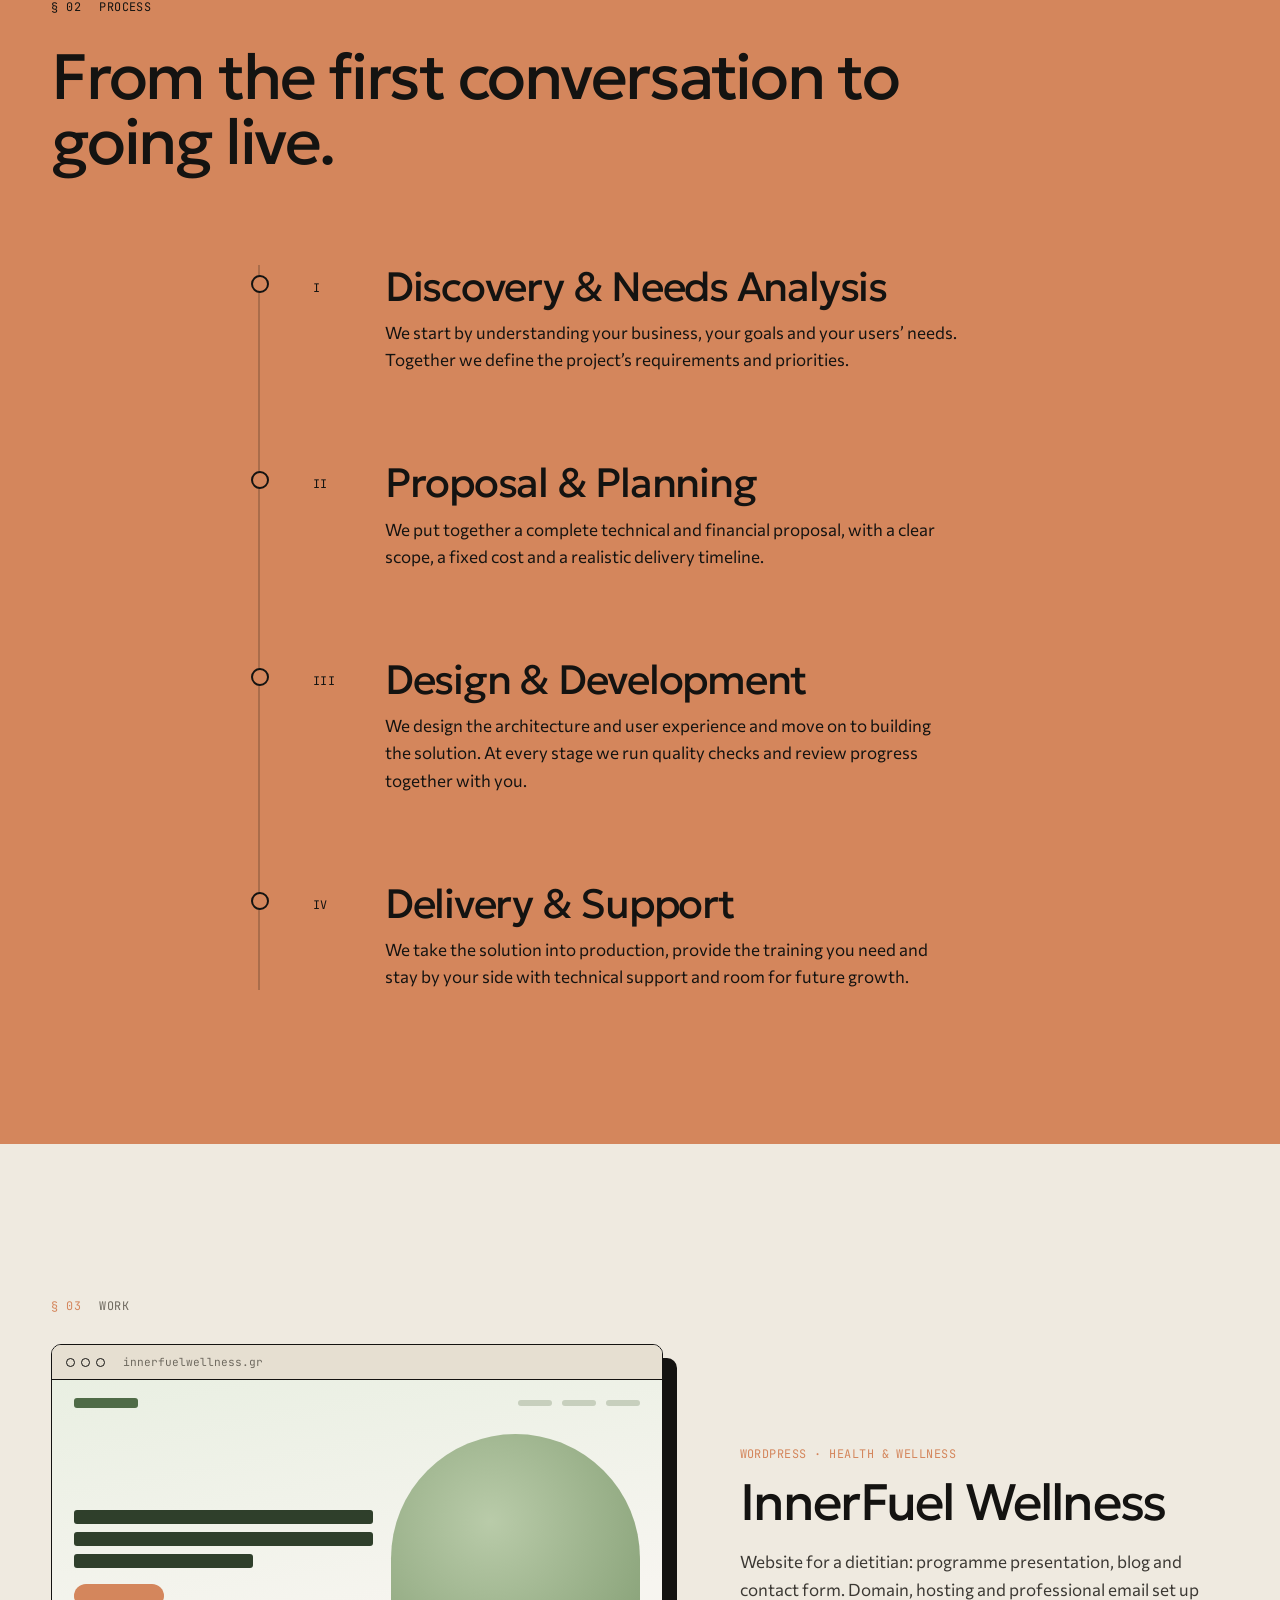
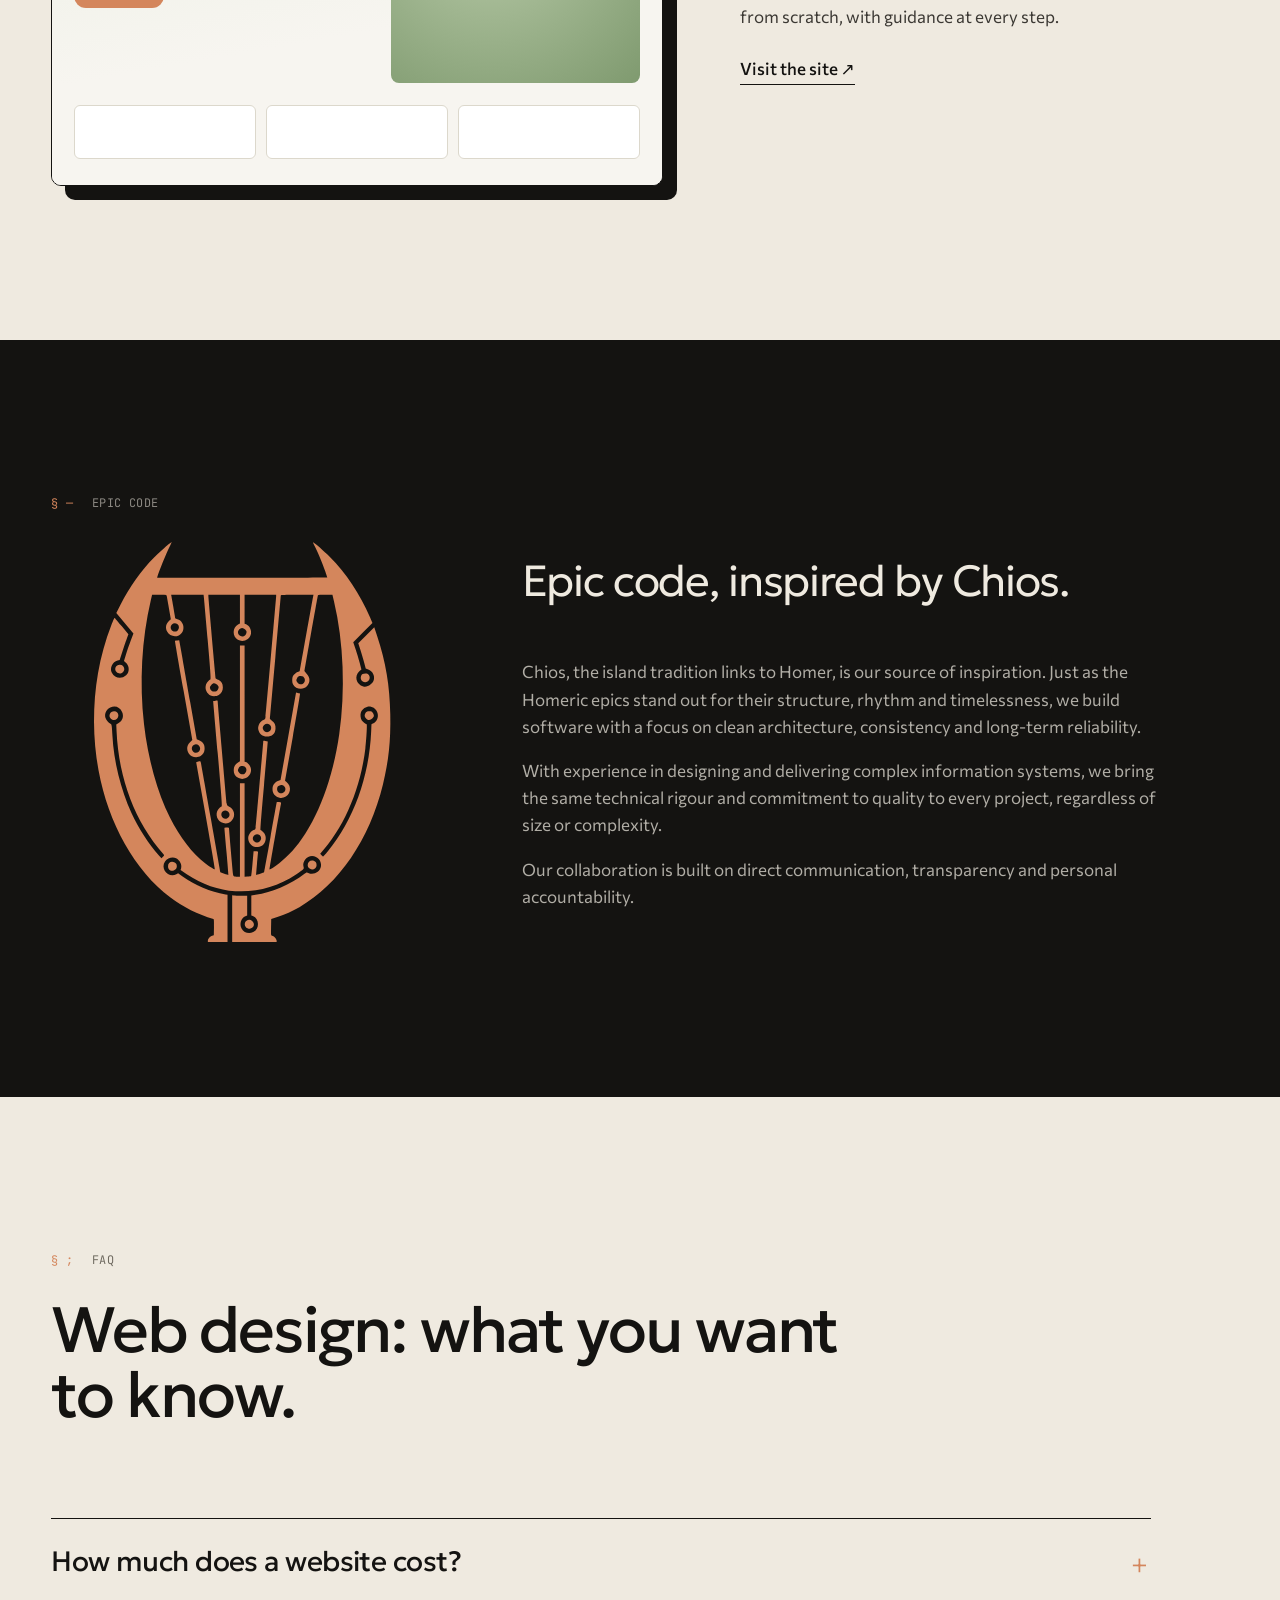
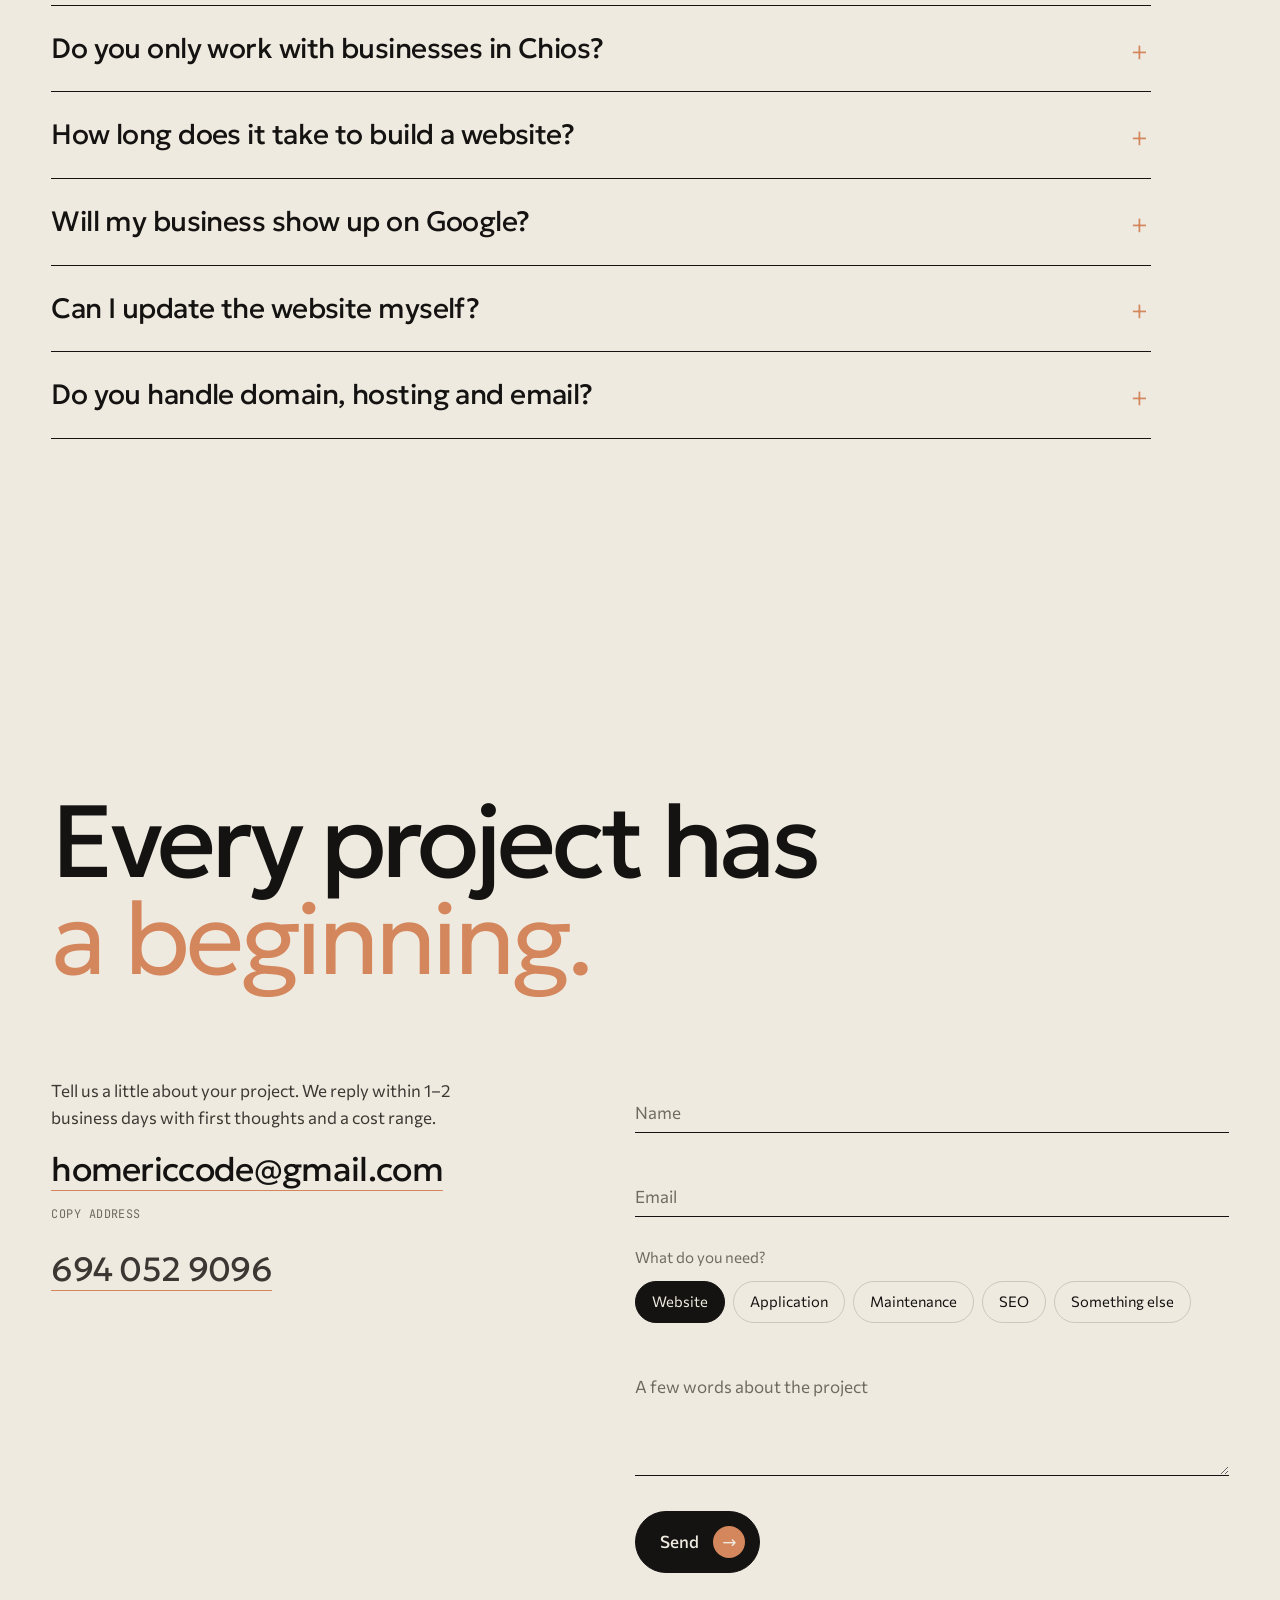
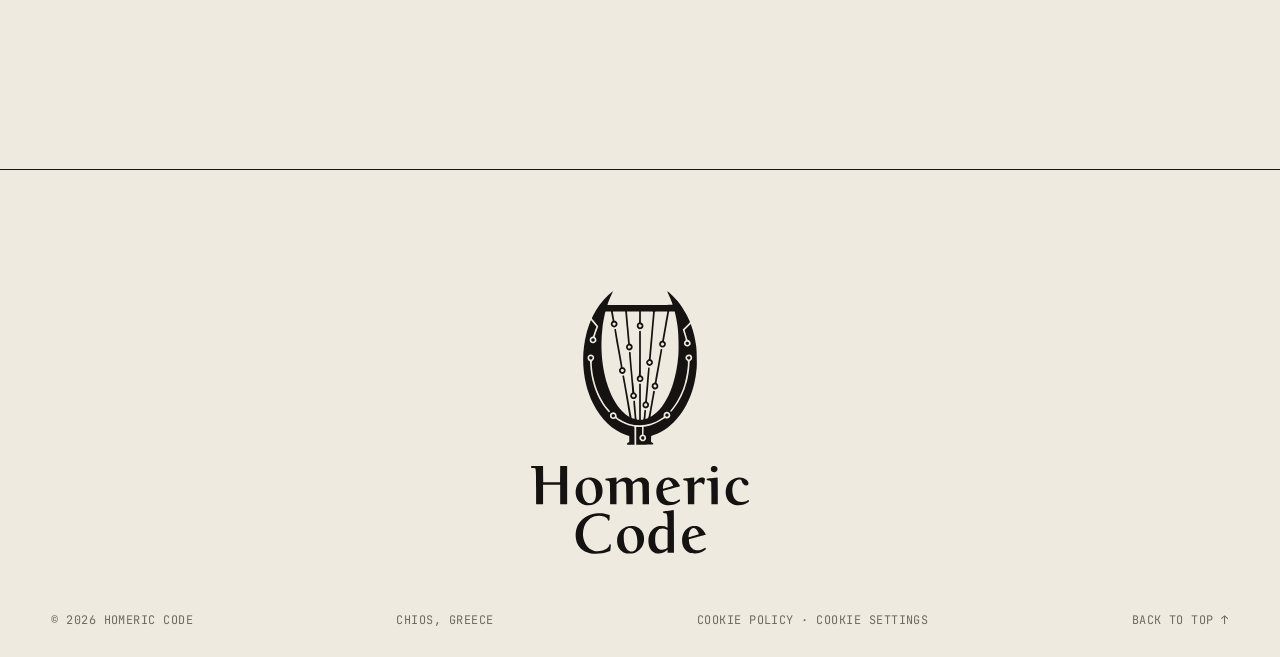
==== commit 14617d15: "Remove Chios from FAQ title and first question" ====
--- a/index.html
+++ b/index.html
@@ -76,7 +76,7 @@
   "mainEntity": [
     {
       "@type": "Question",
-      "name": "Πόσο κοστίζει η κατασκευή ιστοσελίδας στη Χίο;",
+      "name": "Πόσο κοστίζει η κατασκευή ιστοσελίδας;",
       "acceptedAnswer": {
         "@type": "Answer",
         "text": "Το κόστος εξαρτάται από το είδος και το μέγεθος της ιστοσελίδας: μια εταιρική ιστοσελίδα, ένα e-shop ή μια web εφαρμογή έχουν διαφορετικές απαιτήσεις. Μετά από μια σύντομη συζήτηση, σας δίνουμε γραπτή προσφορά με σταθερή τιμή και χωρίς κρυφές χρεώσεις."
@@ -130,7 +130,7 @@
   <link rel="preconnect" href="https://fonts.googleapis.com">
   <link rel="preconnect" href="https://fonts.gstatic.com" crossorigin>
   <link href="https://fonts.googleapis.com/css2?family=Geologica:wght@300;400;500;600&family=Commissioner:wght@300;400;500;600&family=JetBrains+Mono:wght@400;500&display=swap" rel="stylesheet">
-  <link rel="stylesheet" href="styles.css?v=14">
+  <link rel="stylesheet" href="styles.css?v=15">
 </head>
 <body>
   <a class="skip" href="#main" data-i18n="skip">Μετάβαση στο περιεχόμενο</a>
@@ -309,10 +309,10 @@
     <!-- FAQ -->
     <section class="sec faq" id="faq">
       <div class="sec__label mono"><span>§ ;</span><span data-i18n="faq.label">Συχνές ερωτήσεις</span></div>
-      <h2 class="sec__title" data-i18n="faq.title">Κατασκευή ιστοσελίδων στη Χίο: ό,τι θέλετε να ξέρετε.</h2>
+      <h2 class="sec__title" data-i18n="faq.title">Κατασκευή ιστοσελίδων: ό,τι θέλετε να ξέρετε.</h2>
       <div class="faq__list">
         <details class="faq__item">
-          <summary data-i18n="faq1.q">Πόσο κοστίζει η κατασκευή ιστοσελίδας στη Χίο;</summary>
+          <summary data-i18n="faq1.q">Πόσο κοστίζει η κατασκευή ιστοσελίδας;</summary>
           <p data-i18n="faq1.a">Το κόστος εξαρτάται από το είδος και το μέγεθος της ιστοσελίδας: μια εταιρική ιστοσελίδα, ένα e-shop ή μια web εφαρμογή έχουν διαφορετικές απαιτήσεις. Μετά από μια σύντομη συζήτηση, σας δίνουμε γραπτή προσφορά με σταθερή τιμή και χωρίς κρυφές χρεώσεις.</p>
         </details>
         <details class="faq__item">
@@ -387,6 +387,6 @@
     </div>
   </div>
 
-  <script src="script.js?v=14"></script>
+  <script src="script.js?v=15"></script>
 </body>
 </html>
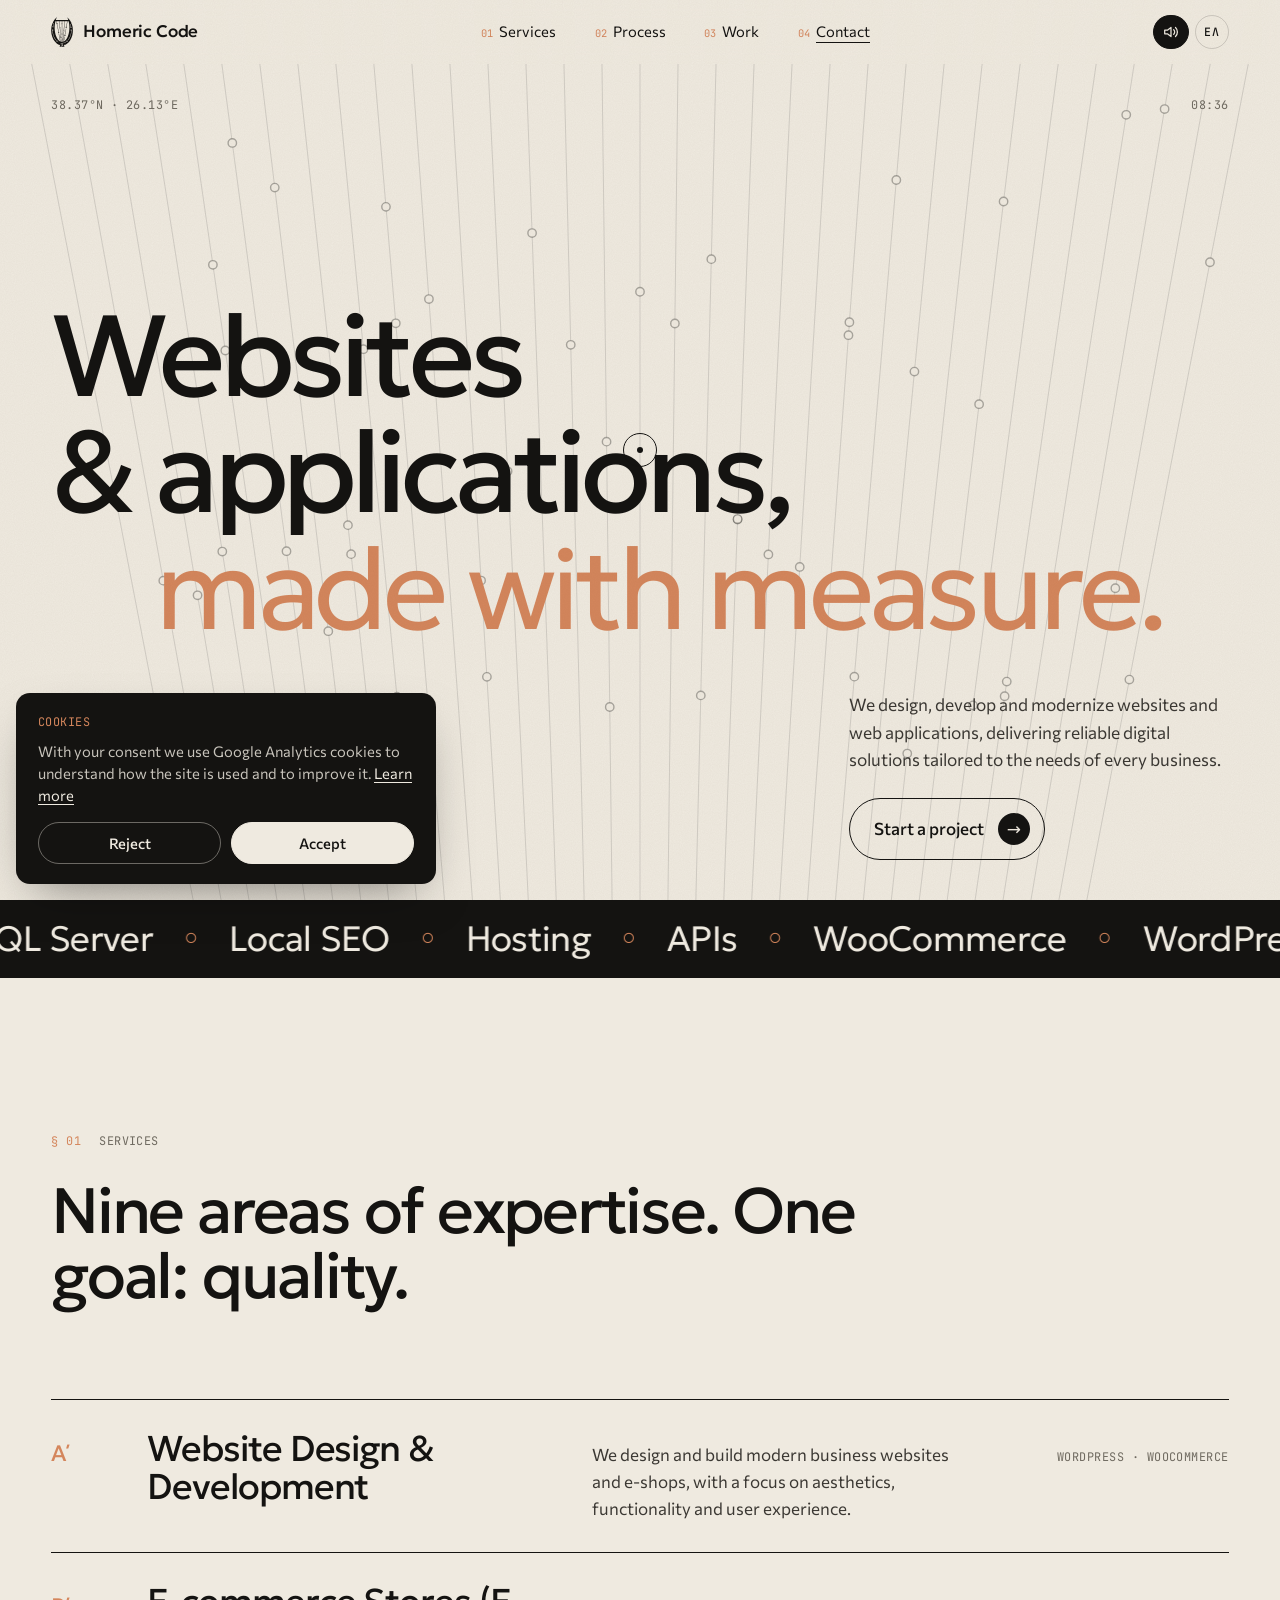
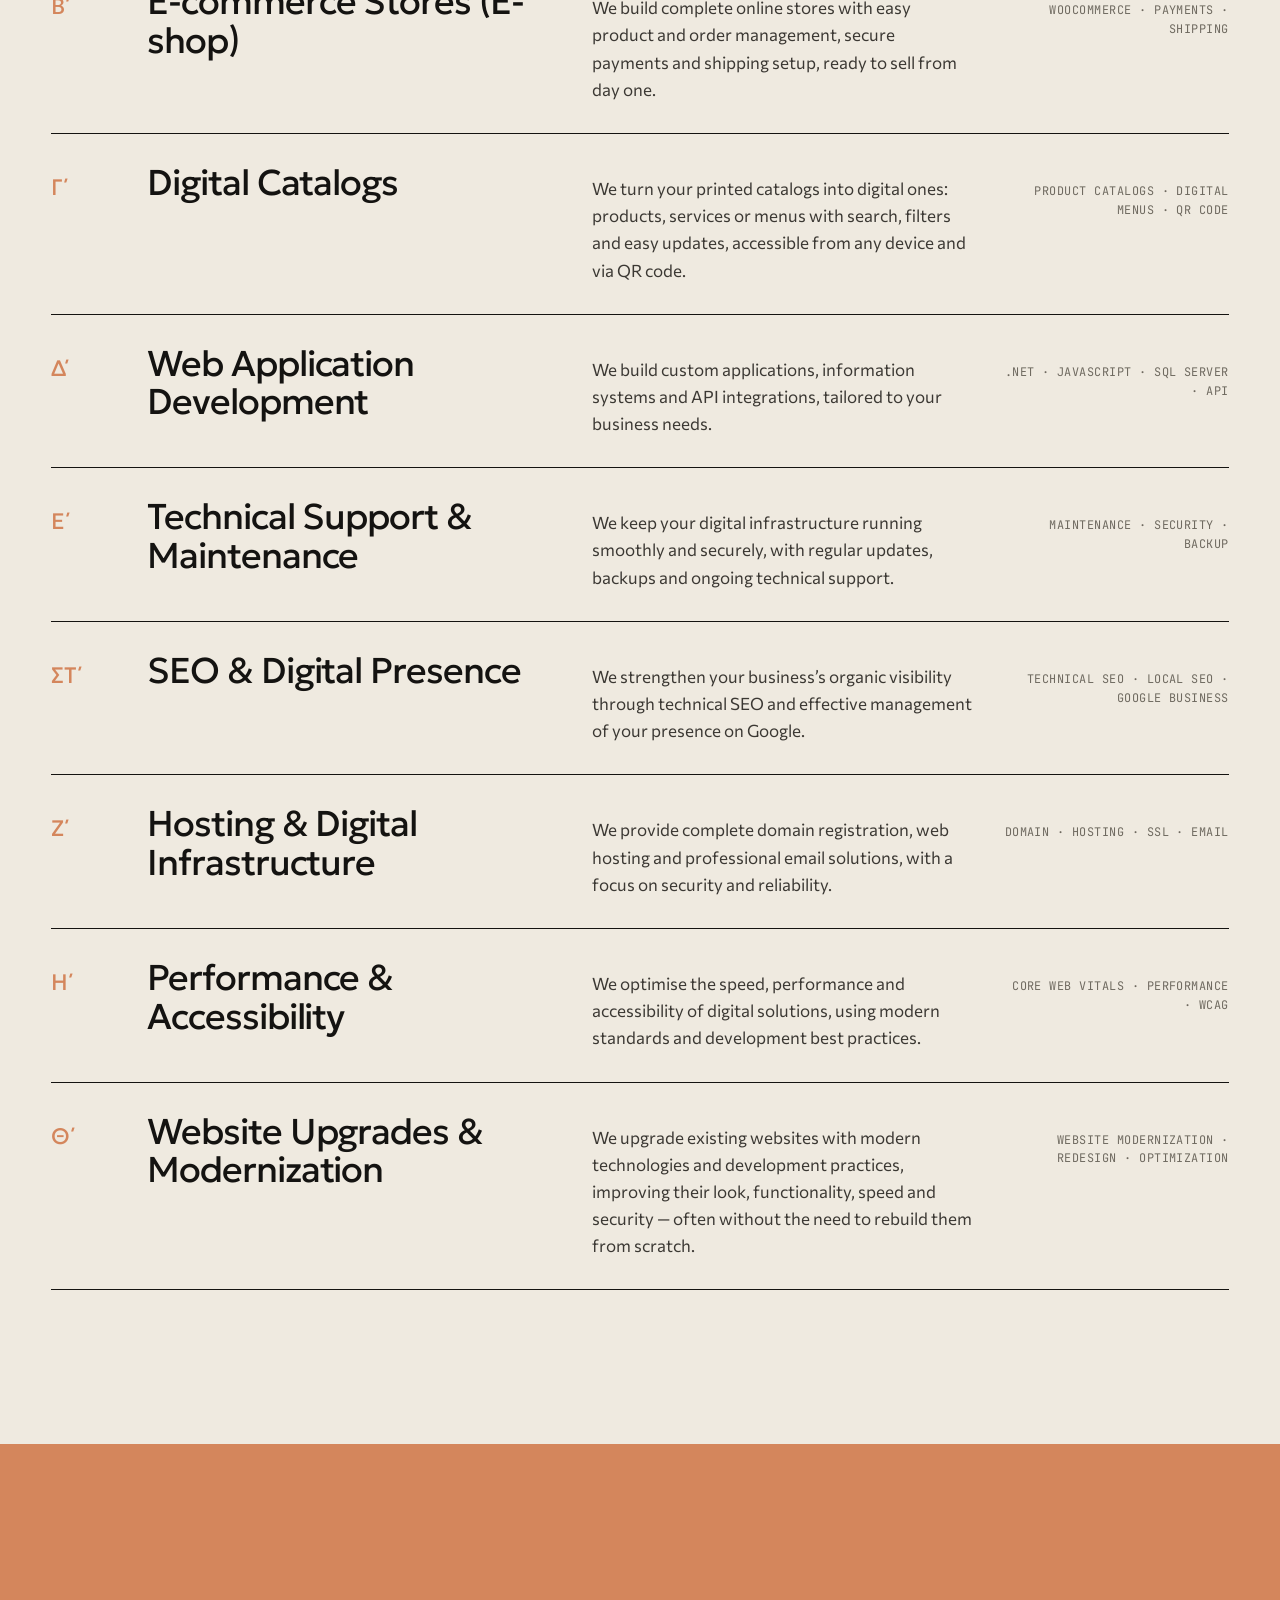
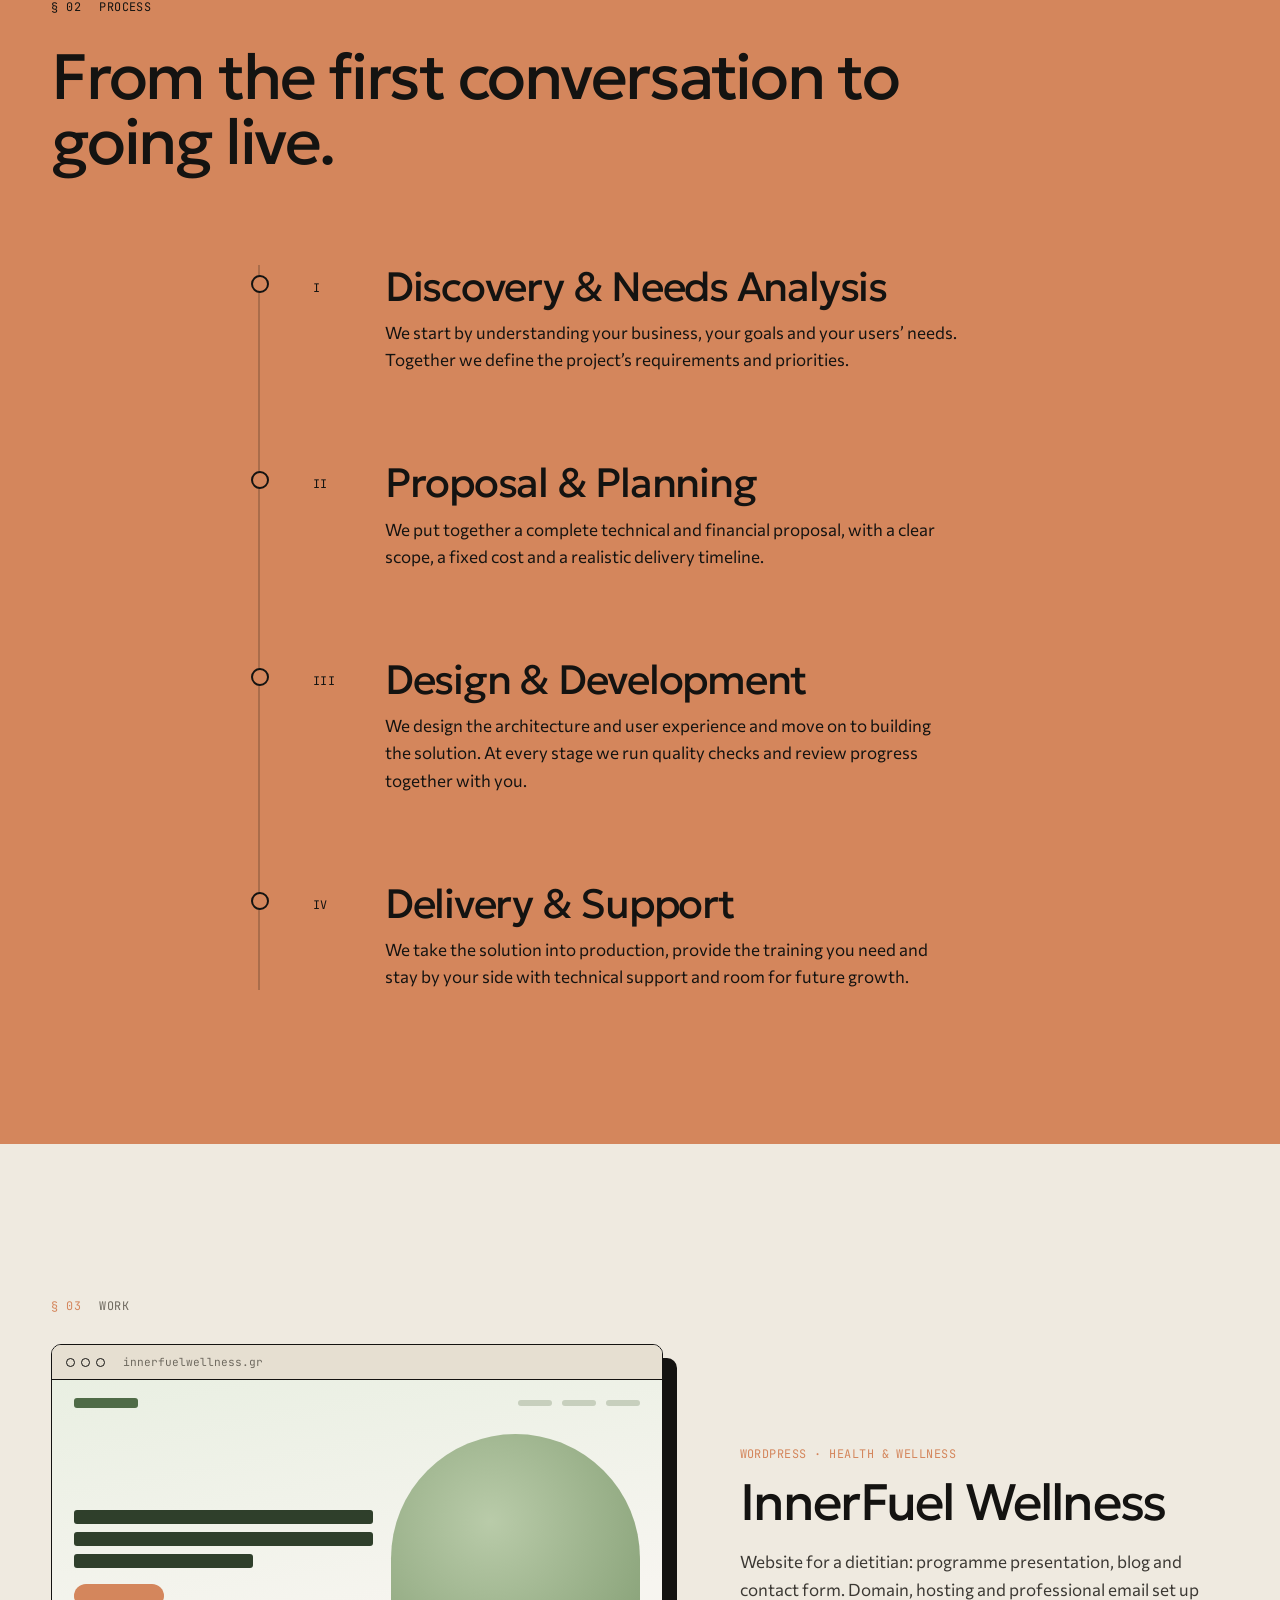
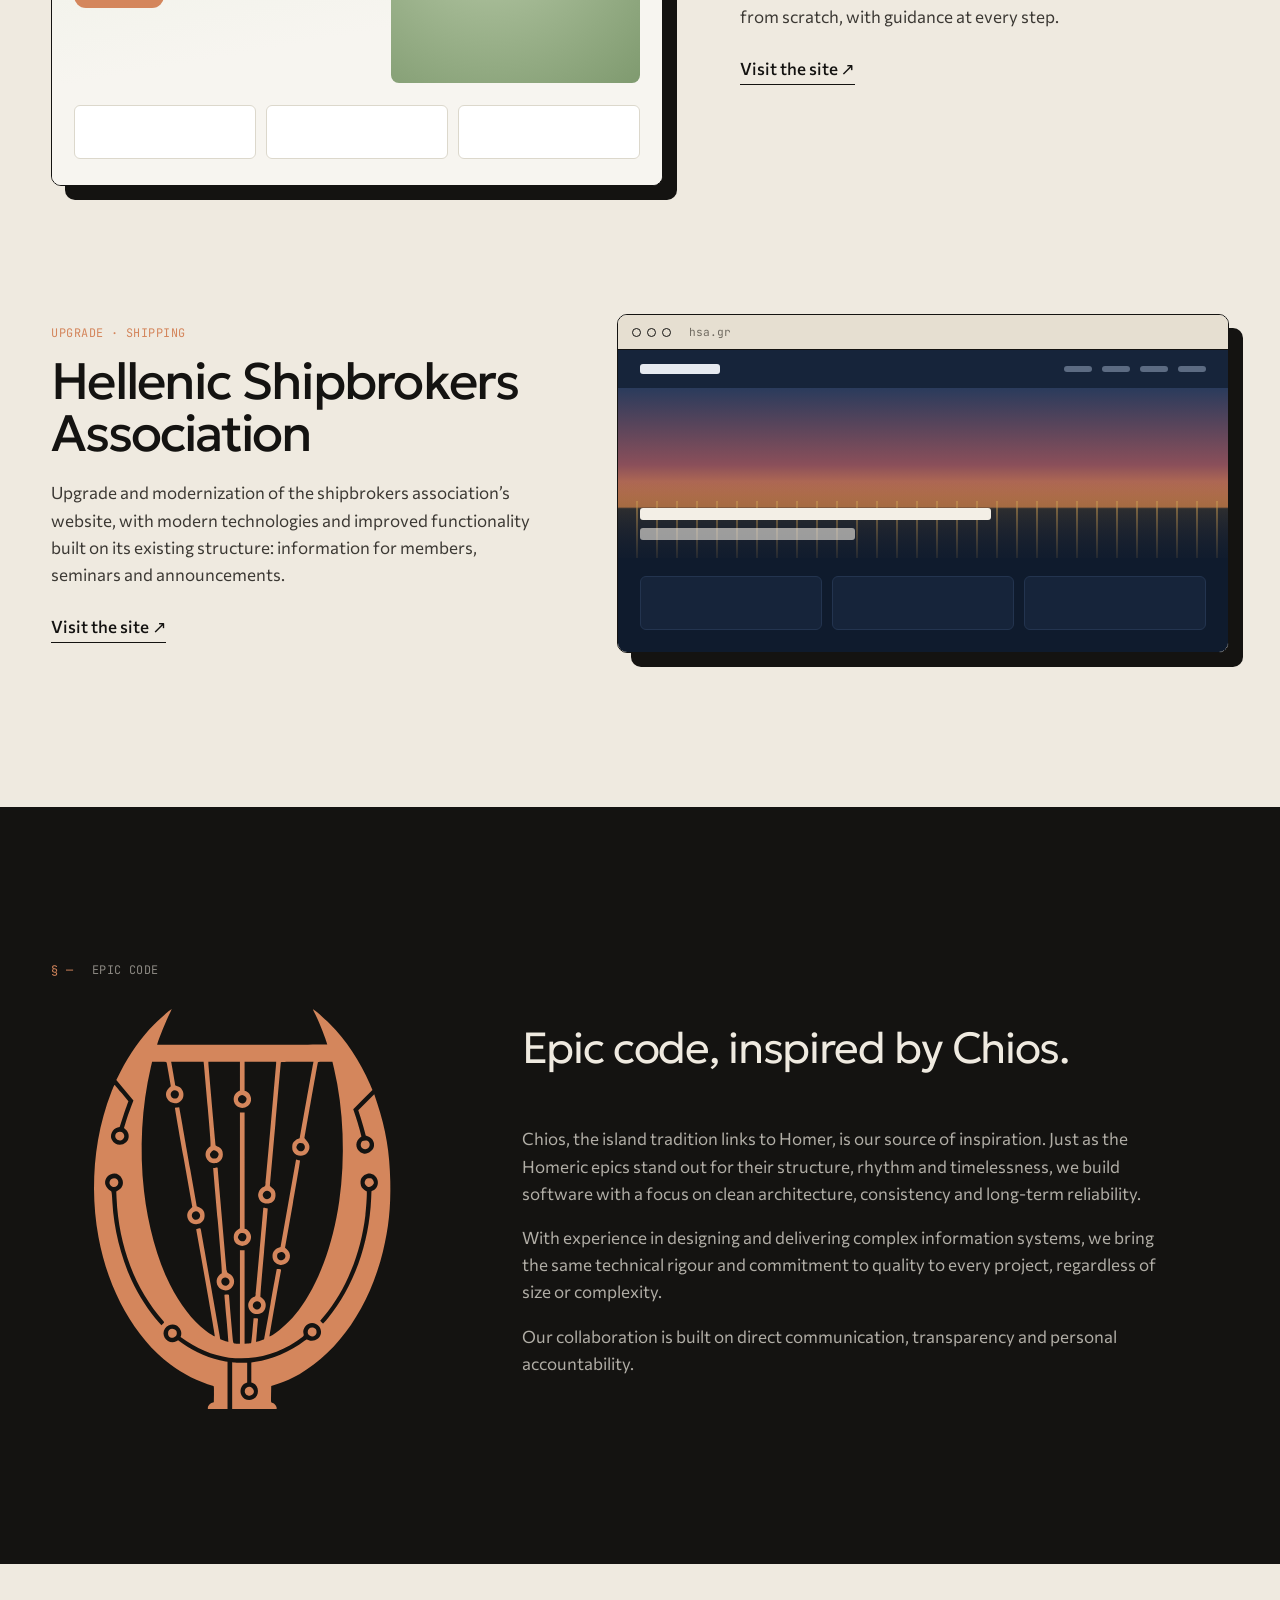
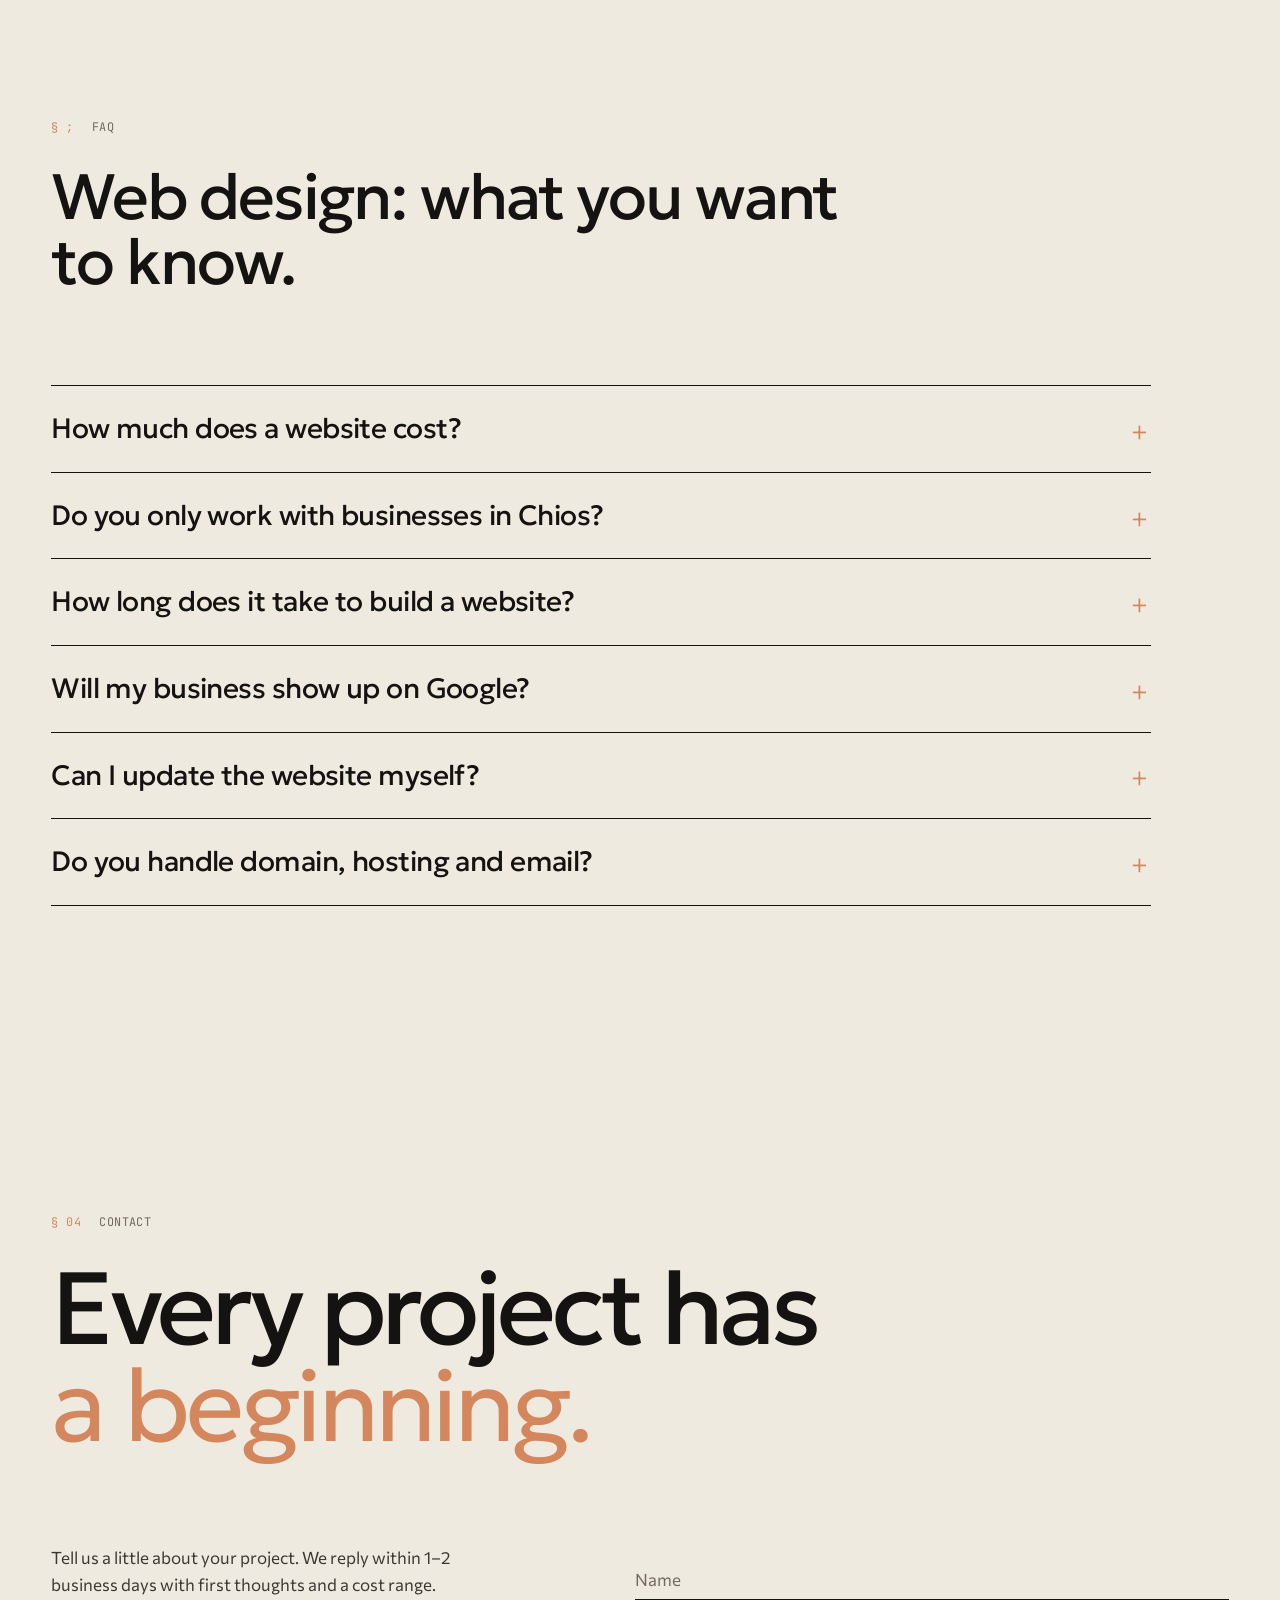
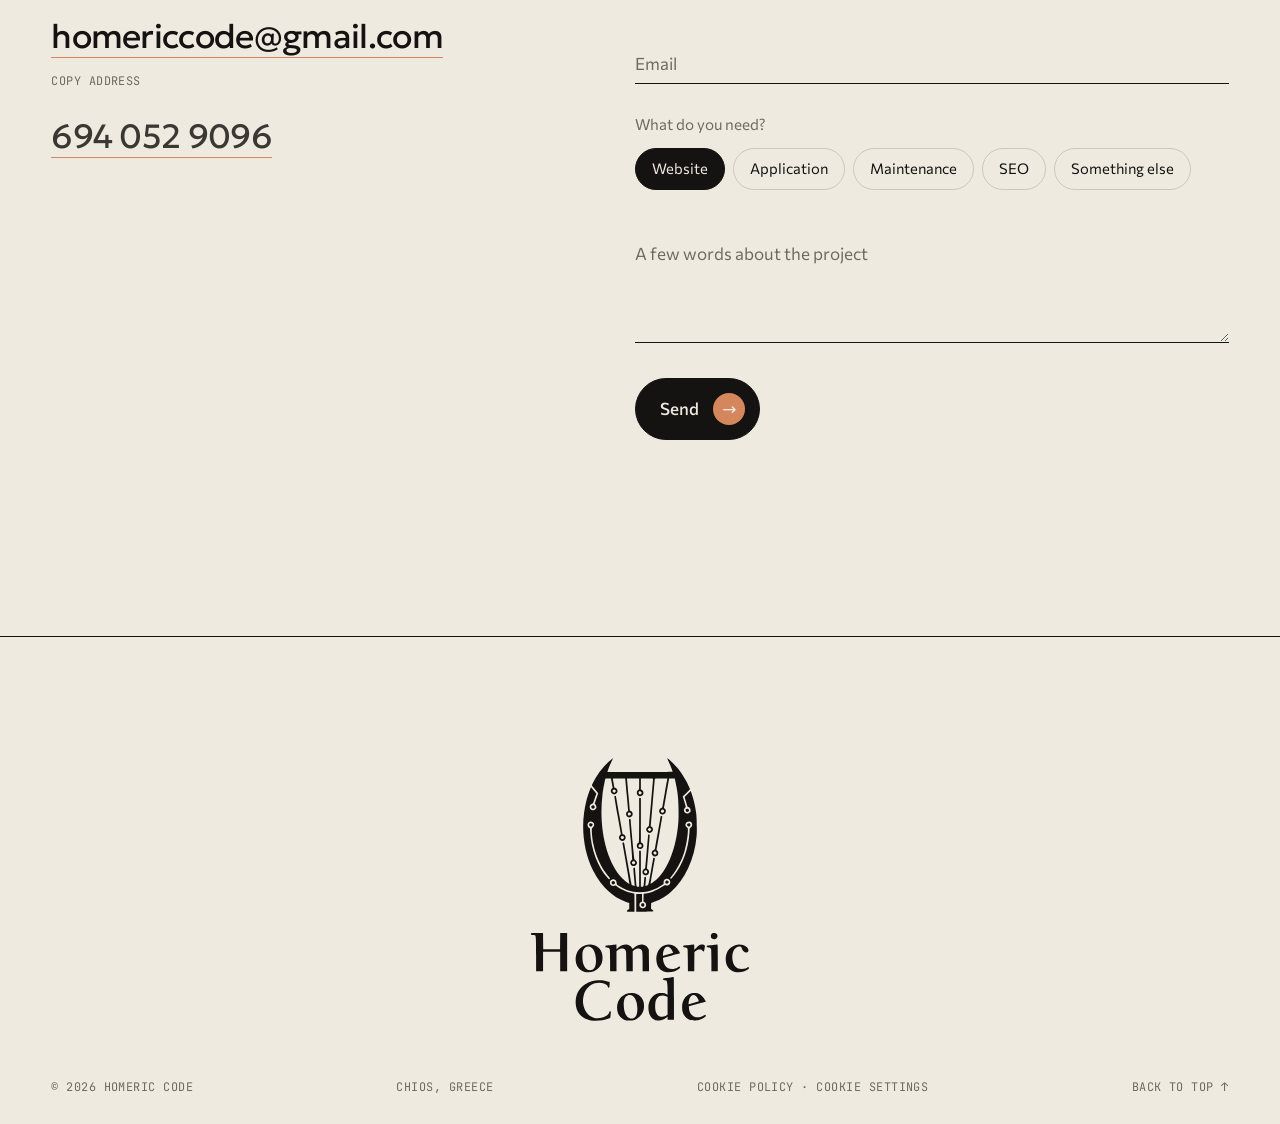
==== commit 8eec62ae: "Add HSA case study" ====
--- a/index.html
+++ b/index.html
@@ -130,7 +130,7 @@
   <link rel="preconnect" href="https://fonts.googleapis.com">
   <link rel="preconnect" href="https://fonts.gstatic.com" crossorigin>
   <link href="https://fonts.googleapis.com/css2?family=Geologica:wght@300;400;500;600&family=Commissioner:wght@300;400;500;600&family=JetBrains+Mono:wght@400;500&display=swap" rel="stylesheet">
-  <link rel="stylesheet" href="styles.css?v=15">
+  <link rel="stylesheet" href="styles.css?v=16">
 </head>
 <body>
   <a class="skip" href="#main" data-i18n="skip">Μετάβαση στο περιεχόμενο</a>
@@ -271,7 +271,7 @@
       <div class="sec__label mono"><span>§ 03</span><span data-i18n="work.label">Έργα</span></div>
 
       <article class="case">
-        <a class="case__visual" id="tilt" href="https://innerfuelwellness.gr" target="_blank" rel="noopener" data-cursor="↗" aria-label="innerfuelwellness.gr">
+        <a class="case__visual" href="https://innerfuelwellness.gr" target="_blank" rel="noopener" data-cursor="↗" aria-label="innerfuelwellness.gr">
           <div class="browser">
             <div class="browser__bar"><i></i><i></i><i></i><span>innerfuelwellness.gr</span></div>
             <div class="browser__body">
@@ -286,6 +286,25 @@
           <h3 class="case__title">InnerFuel Wellness</h3>
           <p data-i18n="work.d">Ιστοσελίδα για διαιτολόγο: παρουσίαση προγραμμάτων, blog και φόρμα επικοινωνίας. Στήσιμο domain, hosting και επαγγελματικού email από την αρχή, με καθοδήγηση σε κάθε βήμα.</p>
           <a class="arrow-link" href="https://innerfuelwellness.gr" target="_blank" rel="noopener" data-cursor="↗"><span data-i18n="work.link">Δείτε τη σελίδα</span> ↗</a>
+        </div>
+      </article>
+
+      <article class="case case--flip">
+        <a class="case__visual" href="https://www.hsa.gr/" target="_blank" rel="noopener" data-cursor="↗" aria-label="hsa.gr">
+          <div class="browser browser--hsa">
+            <div class="browser__bar"><i></i><i></i><i></i><span>hsa.gr</span></div>
+            <div class="browser__body">
+              <div class="b-nav"><b></b><span></span><span></span><span></span><span></span></div>
+              <div class="b-port"><em></em><em class="s"></em></div>
+              <div class="b-row"><b></b><b></b><b></b></div>
+            </div>
+          </div>
+        </a>
+        <div class="case__text">
+          <p class="mono case__meta" data-i18n="work2.tag">Αναβάθμιση · Ναυτιλία</p>
+          <h3 class="case__title">Hellenic Shipbrokers Association</h3>
+          <p data-i18n="work2.d">Αναβάθμιση και εκσυγχρονισμός του ιστότοπου της ένωσης ναυλομεσιτών, με σύγχρονες τεχνολογίες και βελτιωμένη λειτουργικότητα πάνω στην υπάρχουσα δομή του: ενημέρωση για μέλη, σεμινάρια και ανακοινώσεις.</p>
+          <a class="arrow-link" href="https://www.hsa.gr/" target="_blank" rel="noopener" data-cursor="↗"><span data-i18n="work.link">Δείτε τη σελίδα</span> ↗</a>
         </div>
       </article>
     </section>
@@ -387,6 +406,6 @@
     </div>
   </div>
 
-  <script src="script.js?v=15"></script>
+  <script src="script.js?v=16"></script>
 </body>
 </html>
--- a/styles.css
+++ b/styles.css
@@ -339,3 +339,25 @@
 .ck-btn--solid { background: var(--paper); color: var(--ink); border-color: var(--paper); }
 .ck-btn--solid:hover { background: var(--clay); border-color: var(--clay); }
 .has-cursor .cookie, .has-cursor .cookie button, .has-cursor .cookie a { cursor: none; }
+
+/* ── Second case (flipped) + HSA mock ── */
+.case + .case { margin-top: clamp(72px, 10vw, 140px); }
+.case--flip { grid-template-columns: 1fr 1.25fr; }
+.case--flip .case__visual { order: 2; }
+.browser--hsa .browser__body { background: #0f1b2d; padding: 0 0 22px; }
+.browser--hsa .b-nav { padding: 14px 22px; margin: 0; background: #16243a; }
+.browser--hsa .b-nav b { background: #e6eaf0; width: 80px; }
+.browser--hsa .b-nav span { background: #5c6b82; width: 28px; }
+.b-port { height: 170px; margin-bottom: 18px; position: relative; display: flex; flex-direction: column; justify-content: flex-end; gap: 8px; padding: 18px 22px;
+  background:
+    linear-gradient(180deg, rgba(15,27,45,0) 55%, rgba(15,27,45,.85)),
+    repeating-linear-gradient(90deg, rgba(255,190,90,.0) 0 18px, rgba(255,190,90,.55) 18px 20px) 0 100% / 100% 34% no-repeat,
+    linear-gradient(180deg, #2a3b5c 0%, #8a4f5a 45%, #e08a4a 70%, #3a3530 71%, #1c2230 100%); }
+.b-port em { display: block; height: 12px; width: 62%; background: #f3efe6; border-radius: 3px; }
+.b-port em.s { width: 38%; background: rgba(243,239,230,.6); }
+.browser--hsa .b-row { padding: 0 22px; }
+.browser--hsa .b-row b { background: #16243a; border-color: #23344f; }
+@media (max-width: 960px) {
+  .case--flip { grid-template-columns: 1fr; }
+  .case--flip .case__visual { order: 0; }
+}
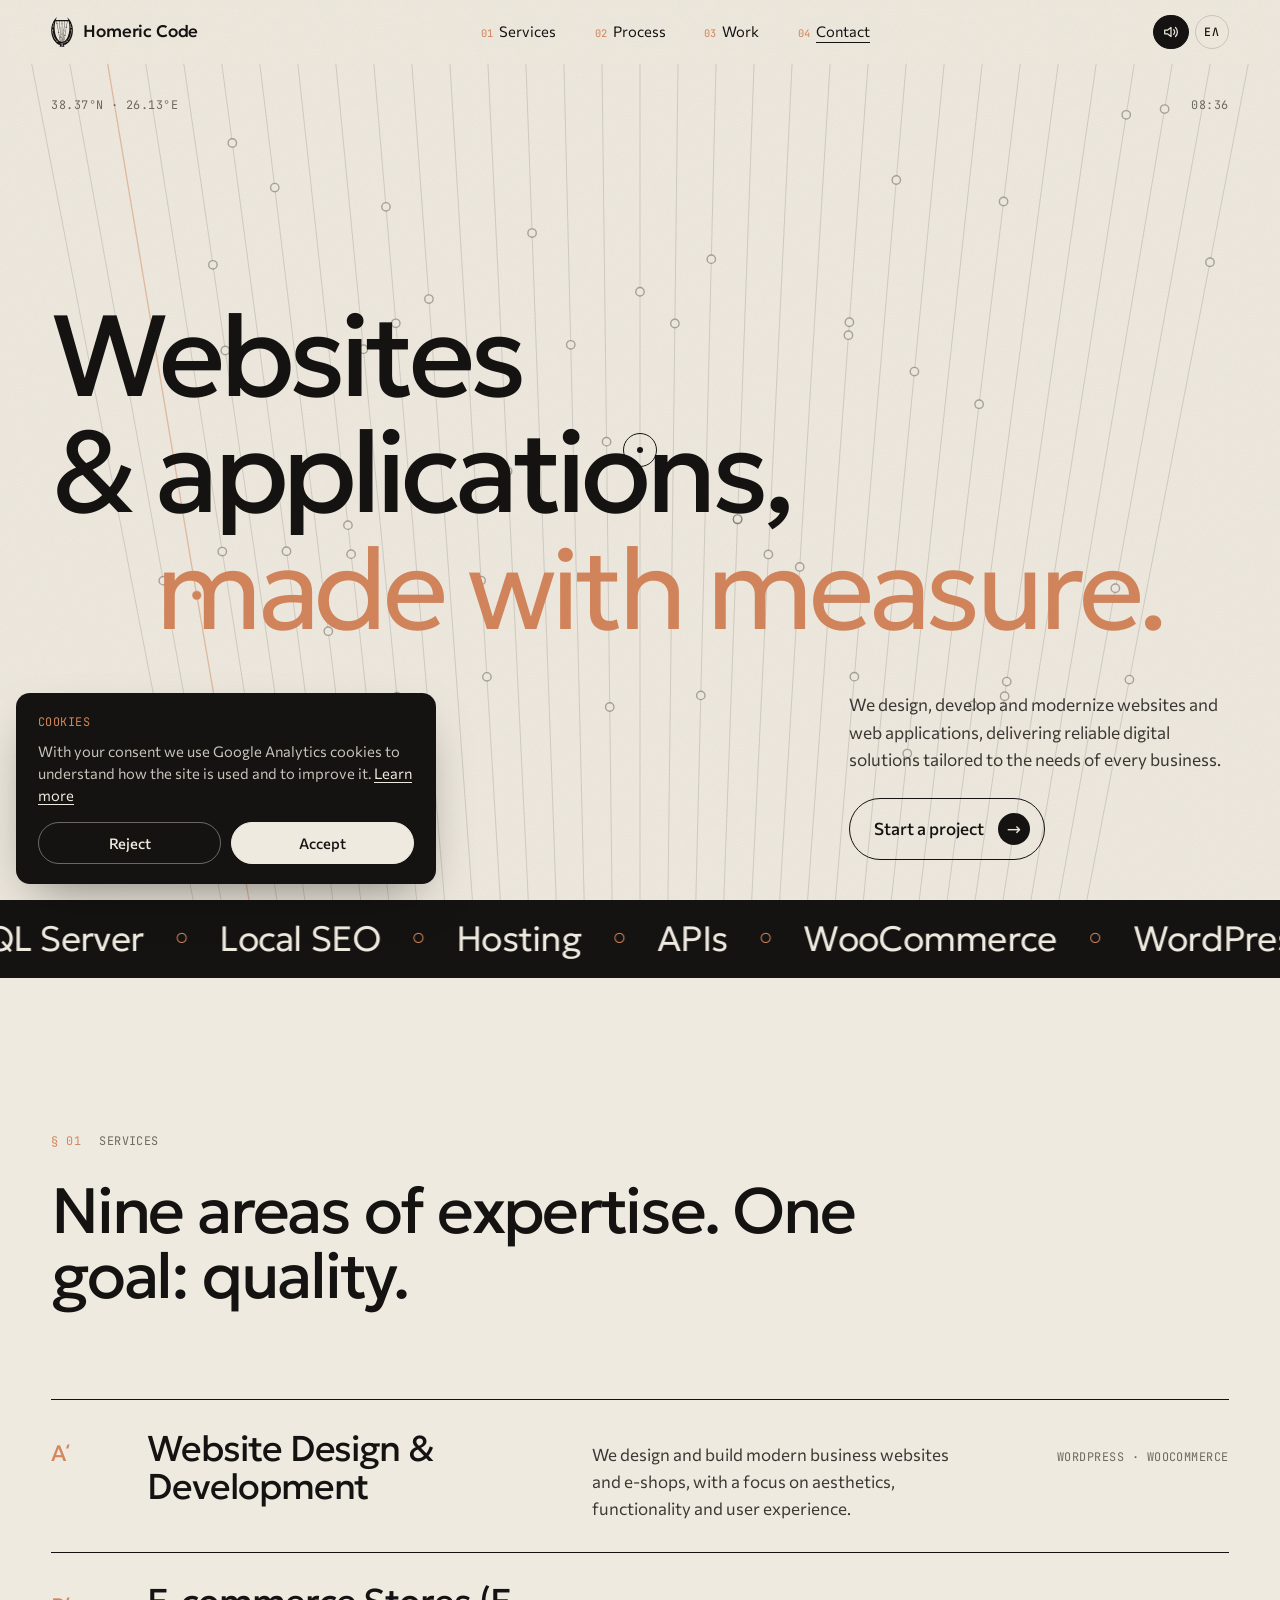
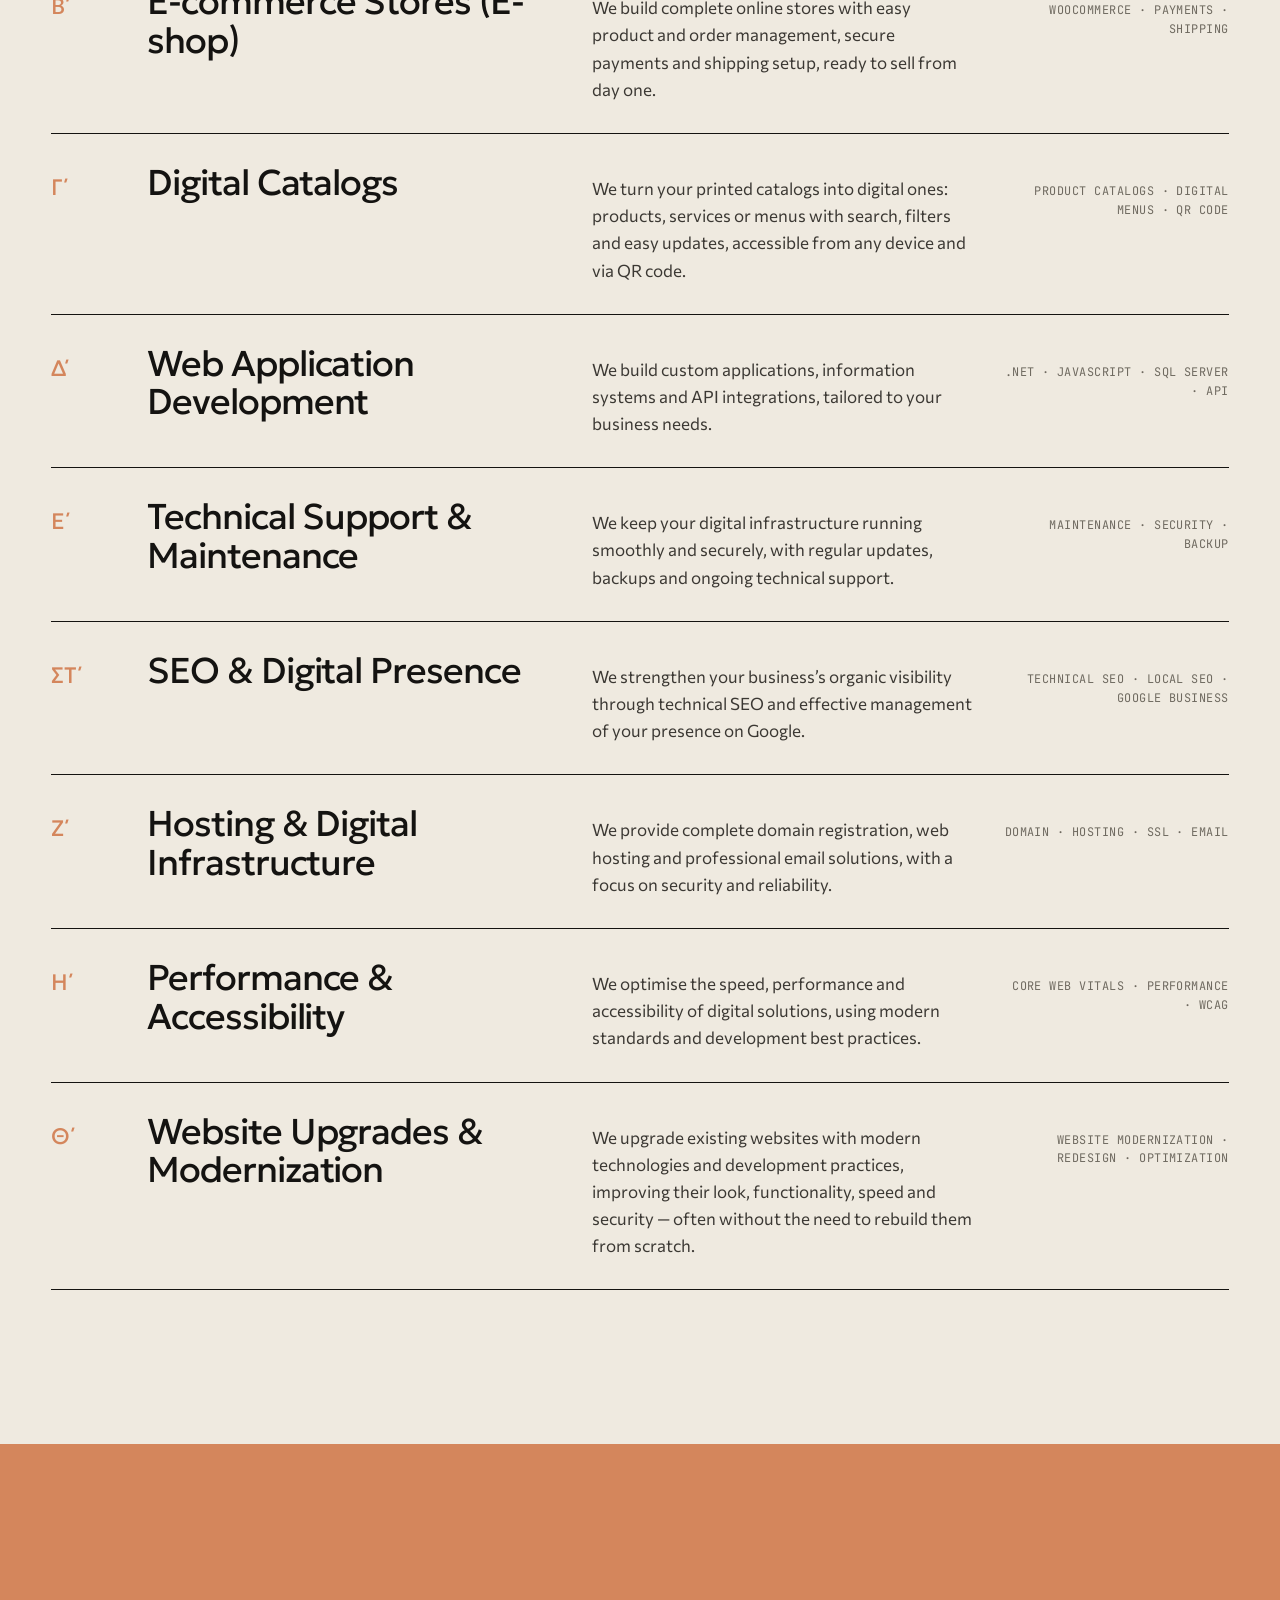
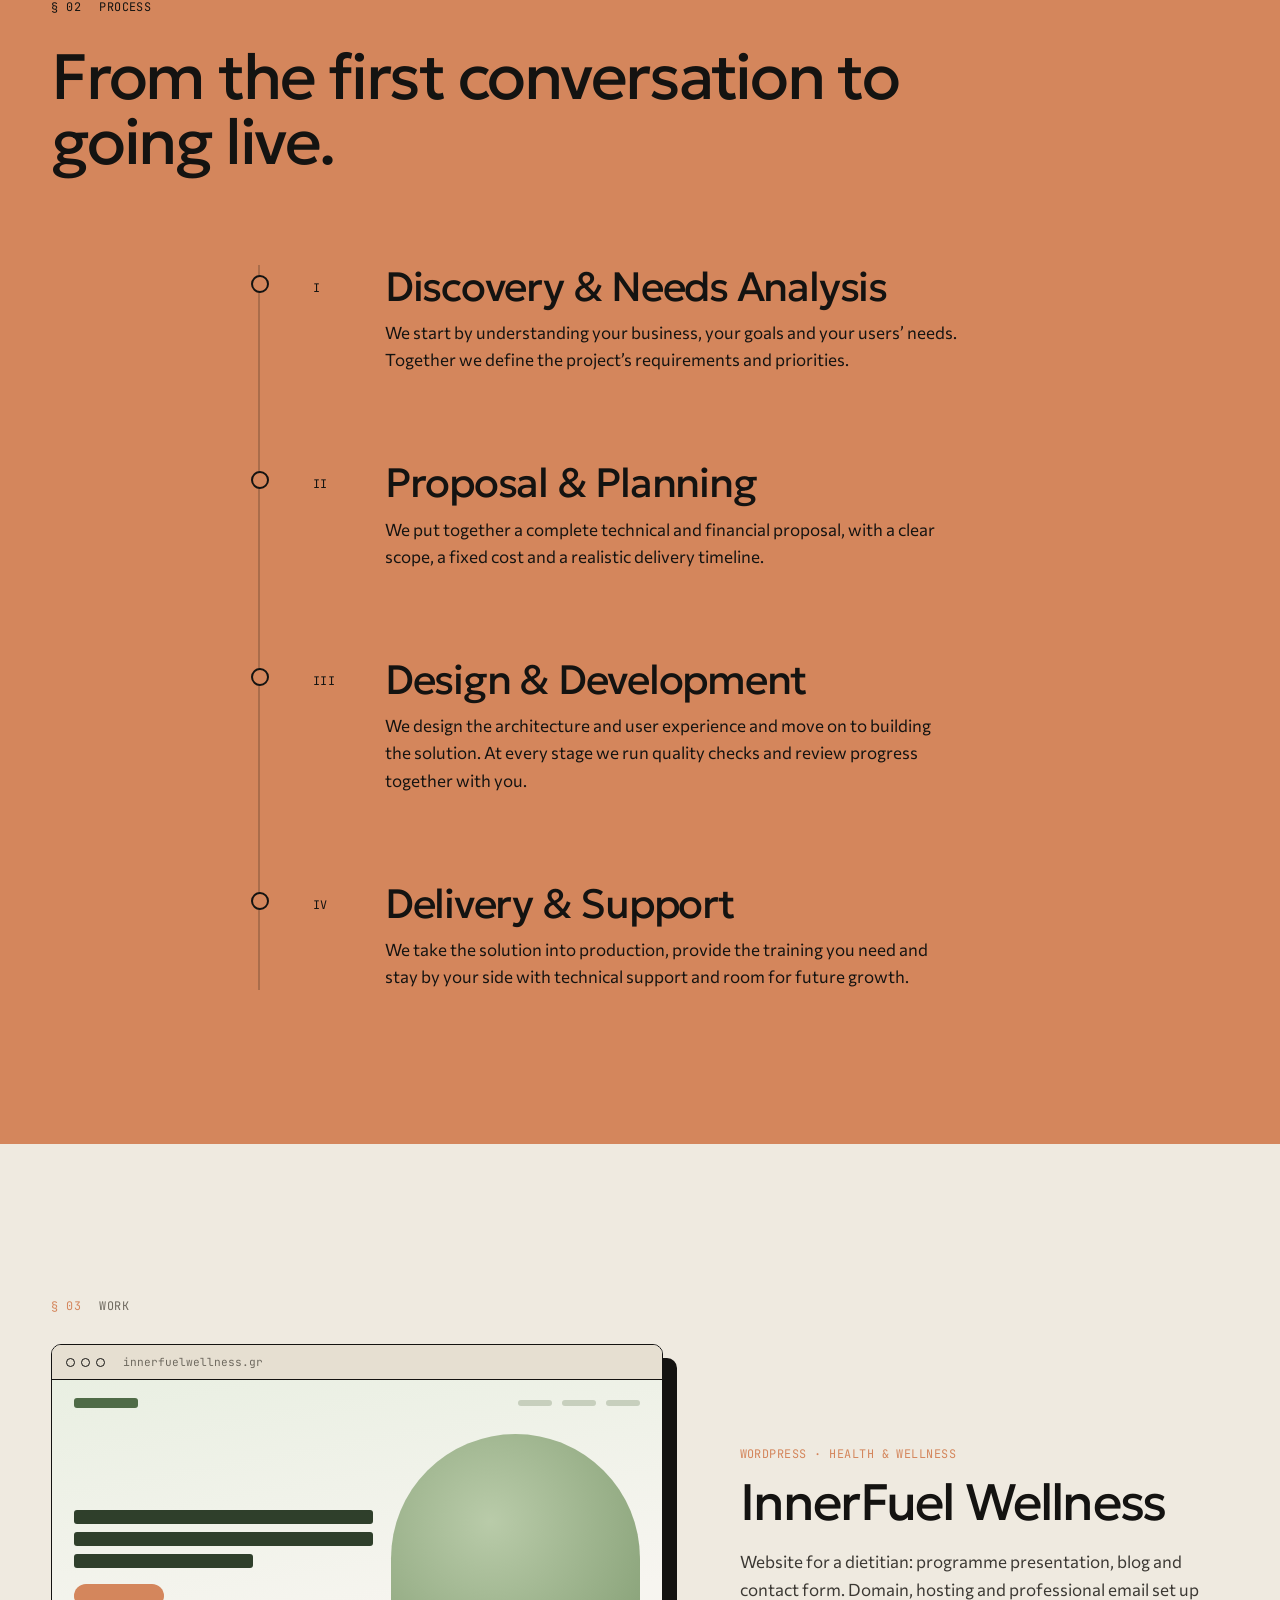
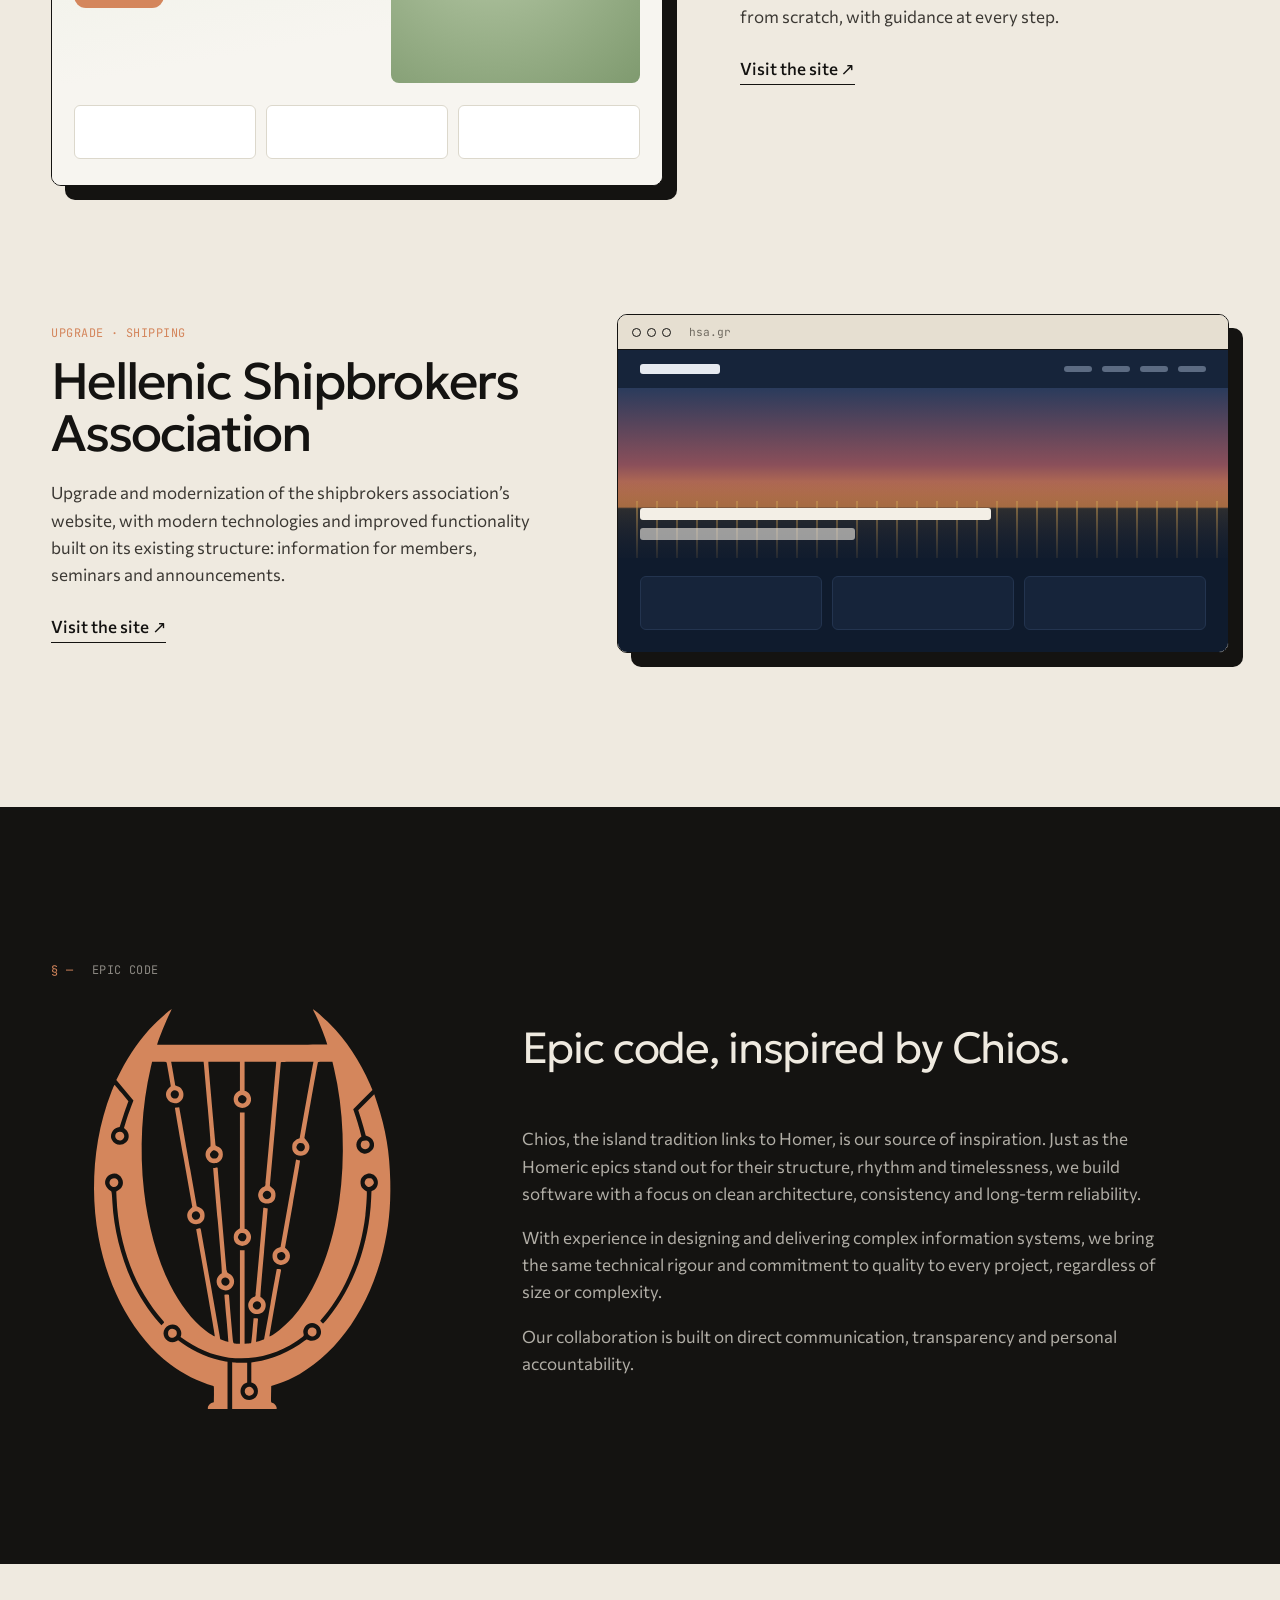
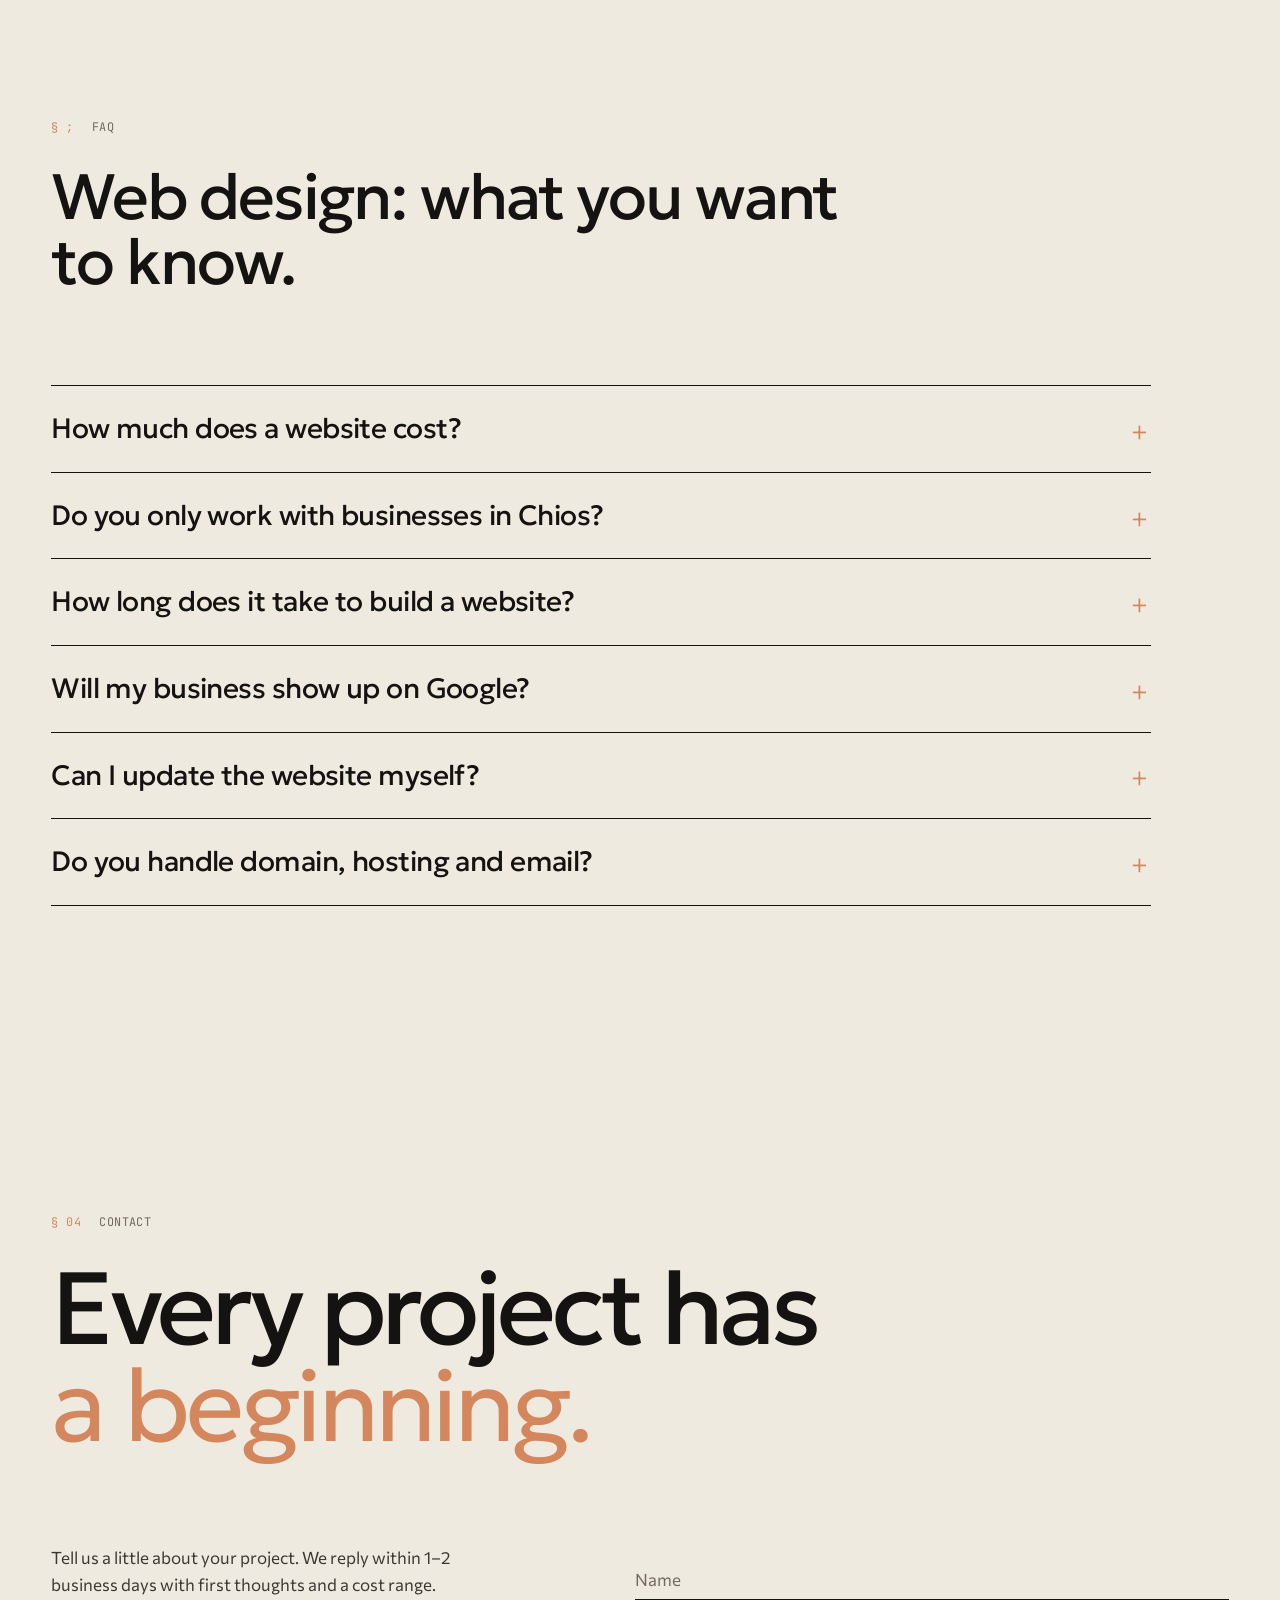
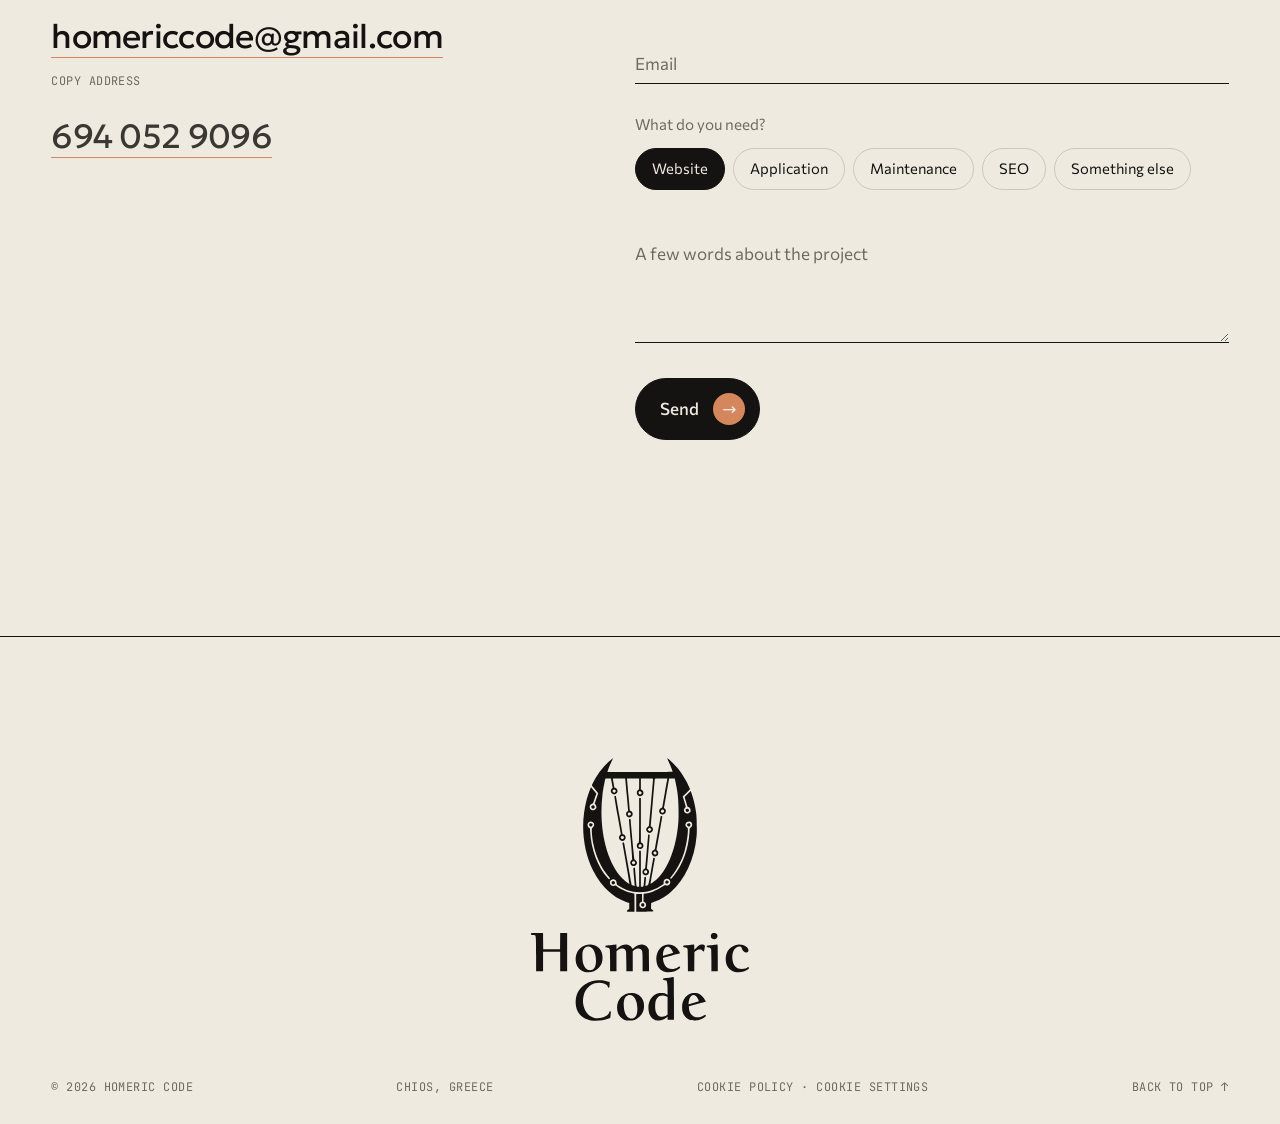
==== commit 0092e263: "Google Search Console verification" ====
--- a/index.html
+++ b/index.html
@@ -12,6 +12,7 @@
   <meta name="description" content="Κατασκευή ιστοσελίδων, e-shop και web εφαρμογών στη Χίο. WordPress, WooCommerce, SEO, hosting και συντήρηση από την Homeric Code.">
   <link rel="canonical" href="https://homericcode.gr/">
   <meta name="robots" content="index, follow">
+  <meta name="google-site-verification" content="IeU-HzA4CmiGo0LTQ_9dNZKcMezt4bVccfb_yvL7NhM">
   <meta name="theme-color" content="#efeae0">
   <meta property="og:site_name" content="Homeric Code">
   <meta property="og:locale" content="el_GR">
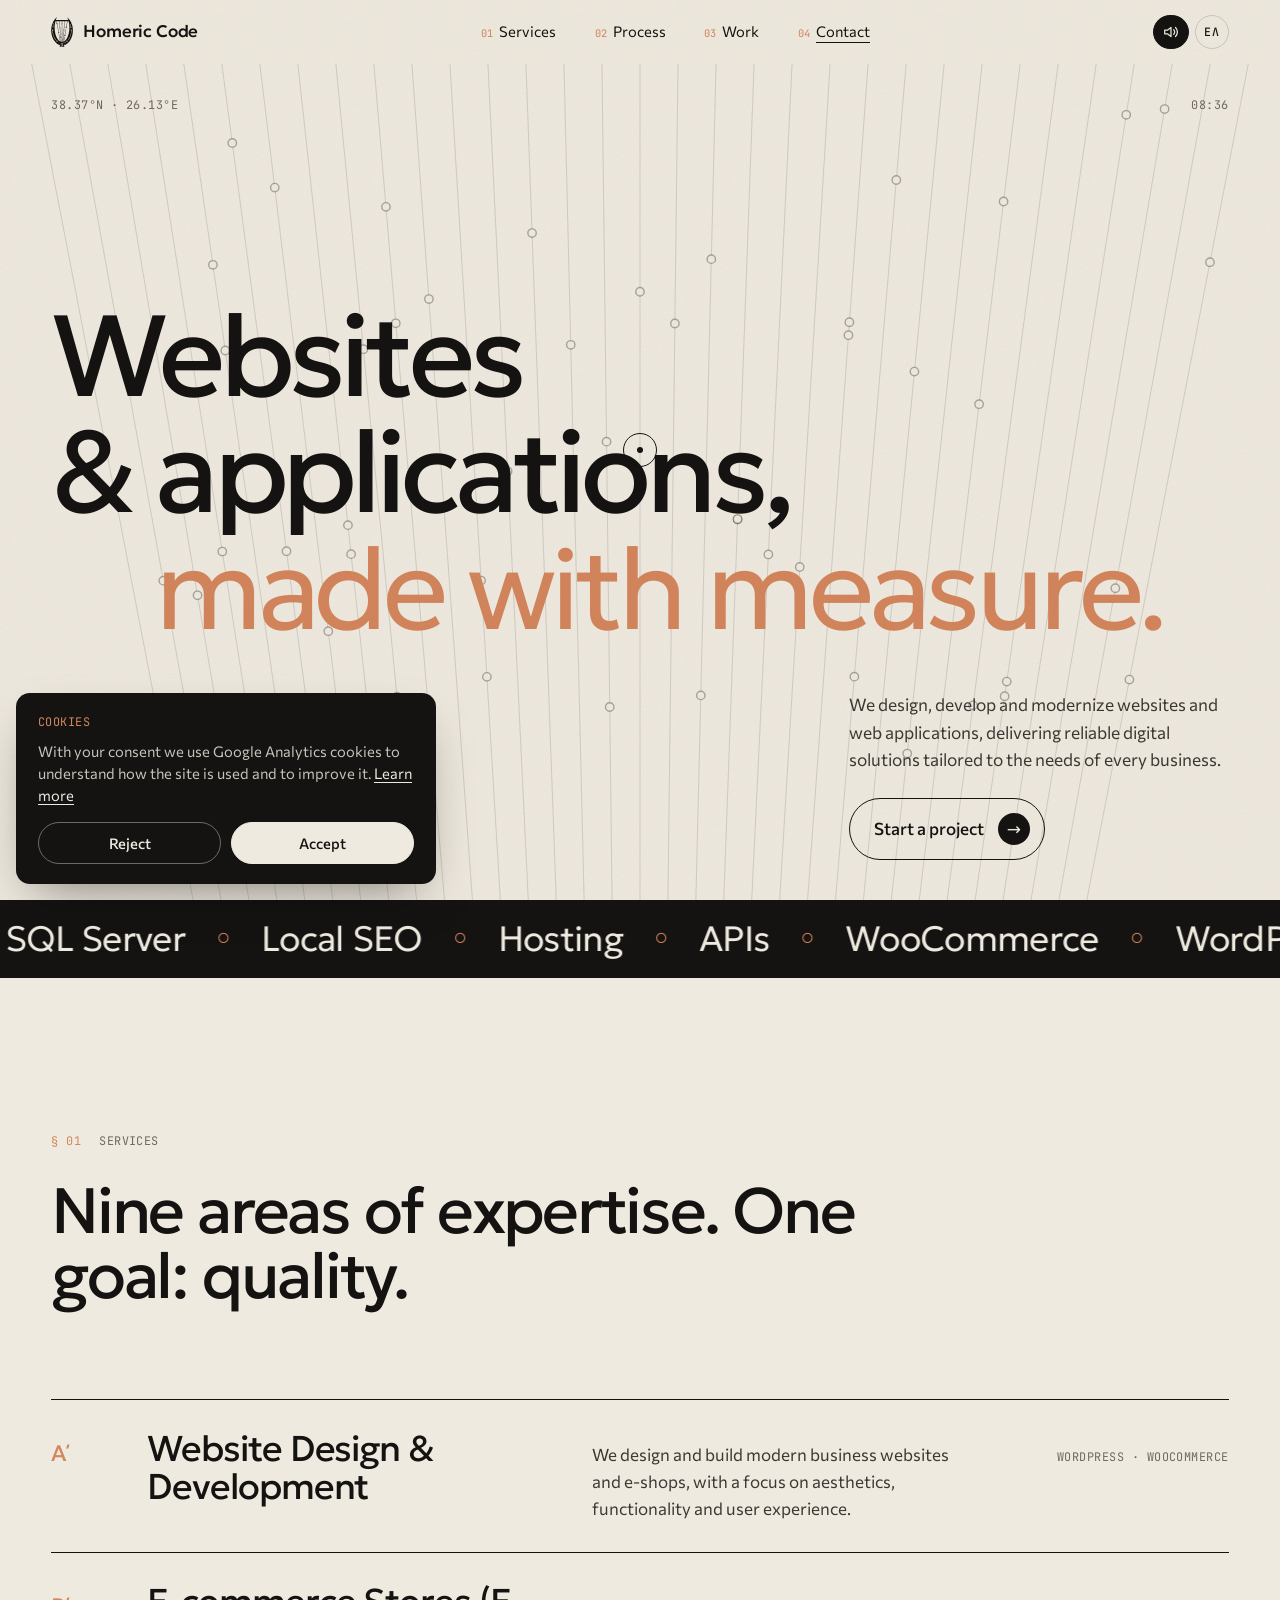
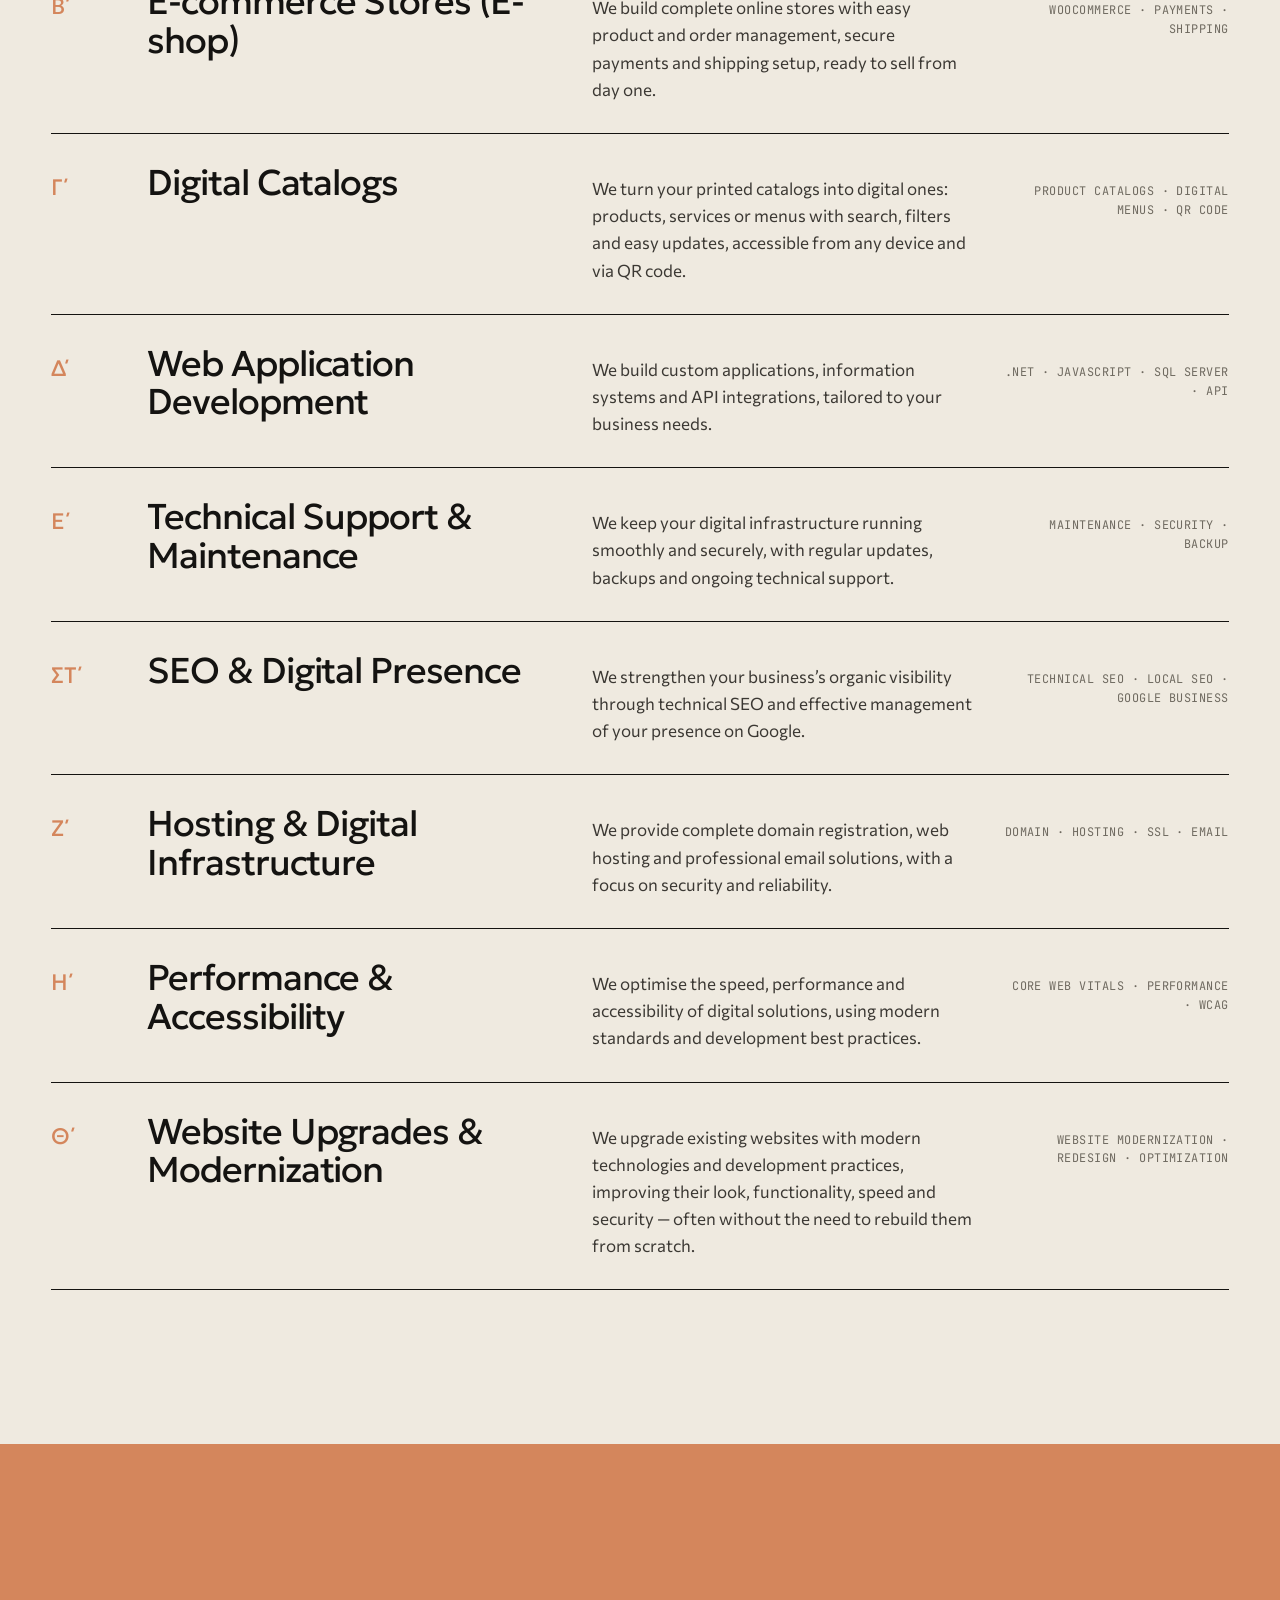
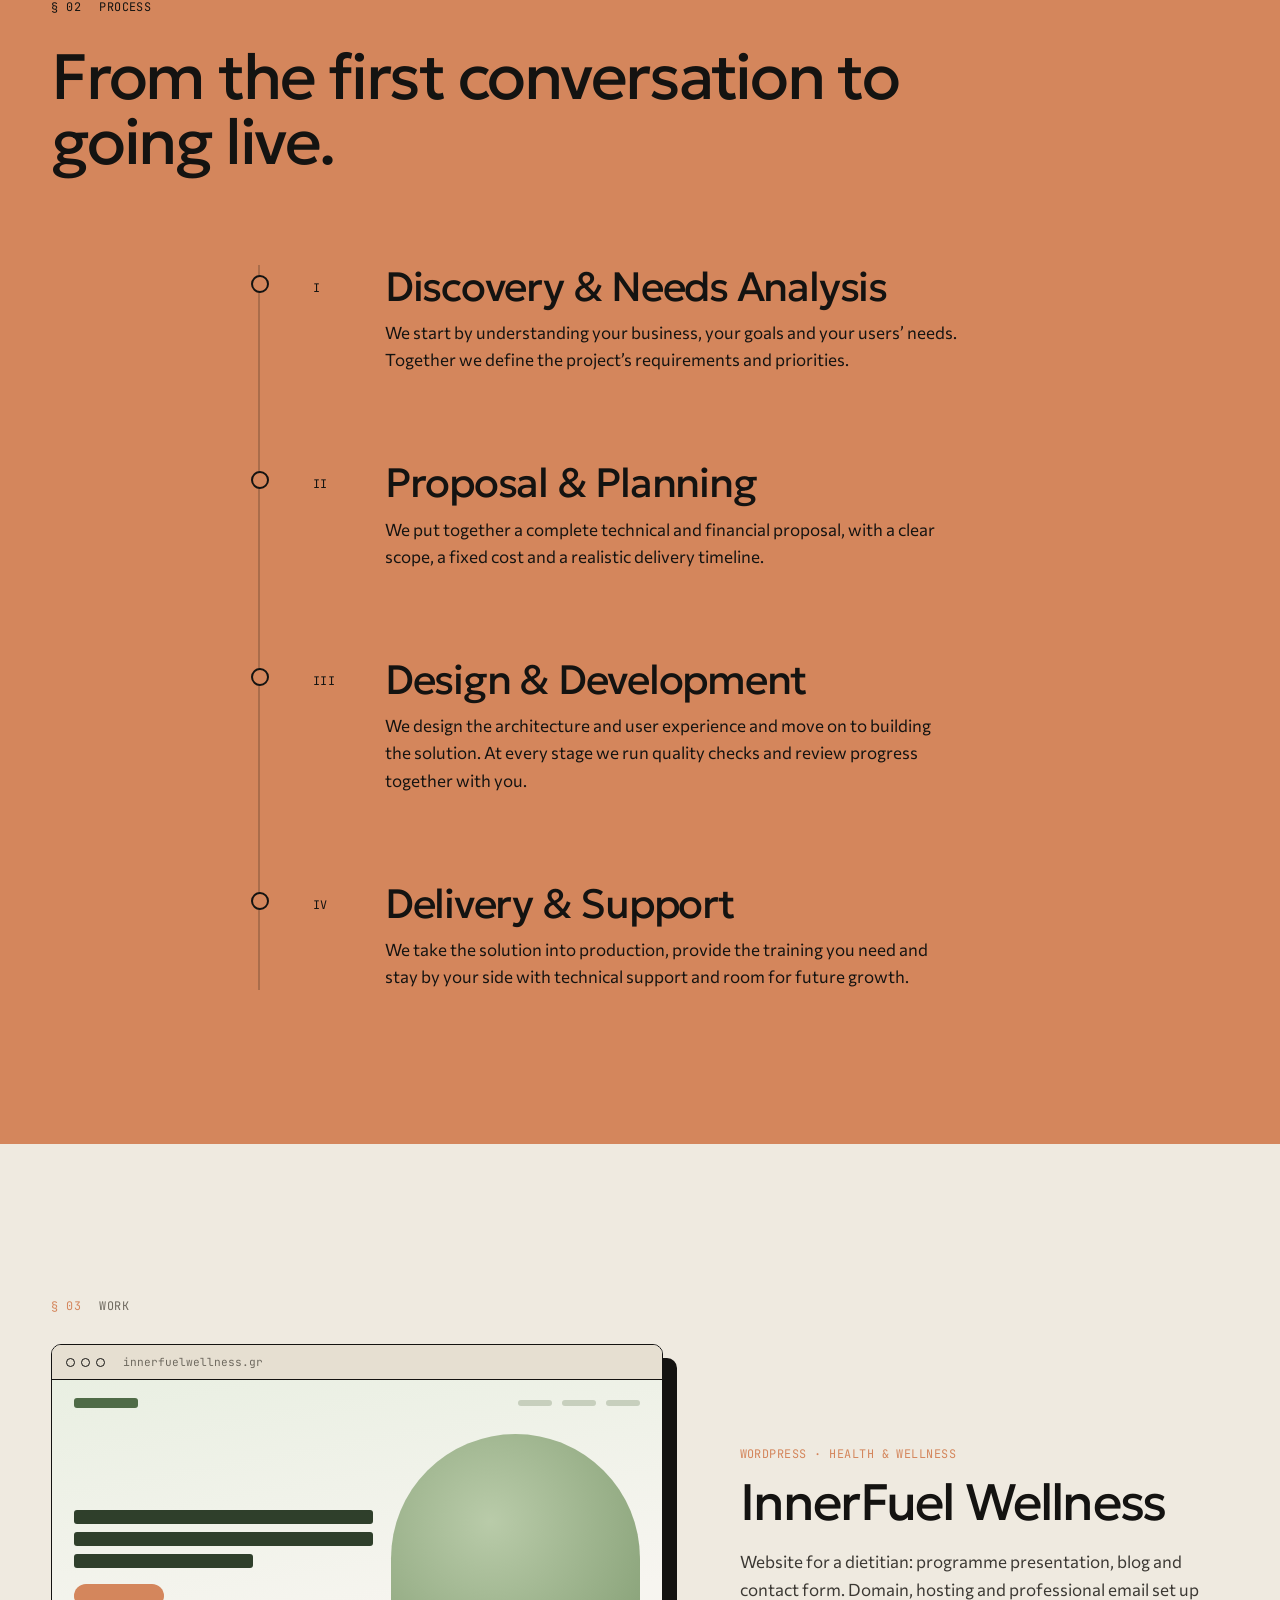
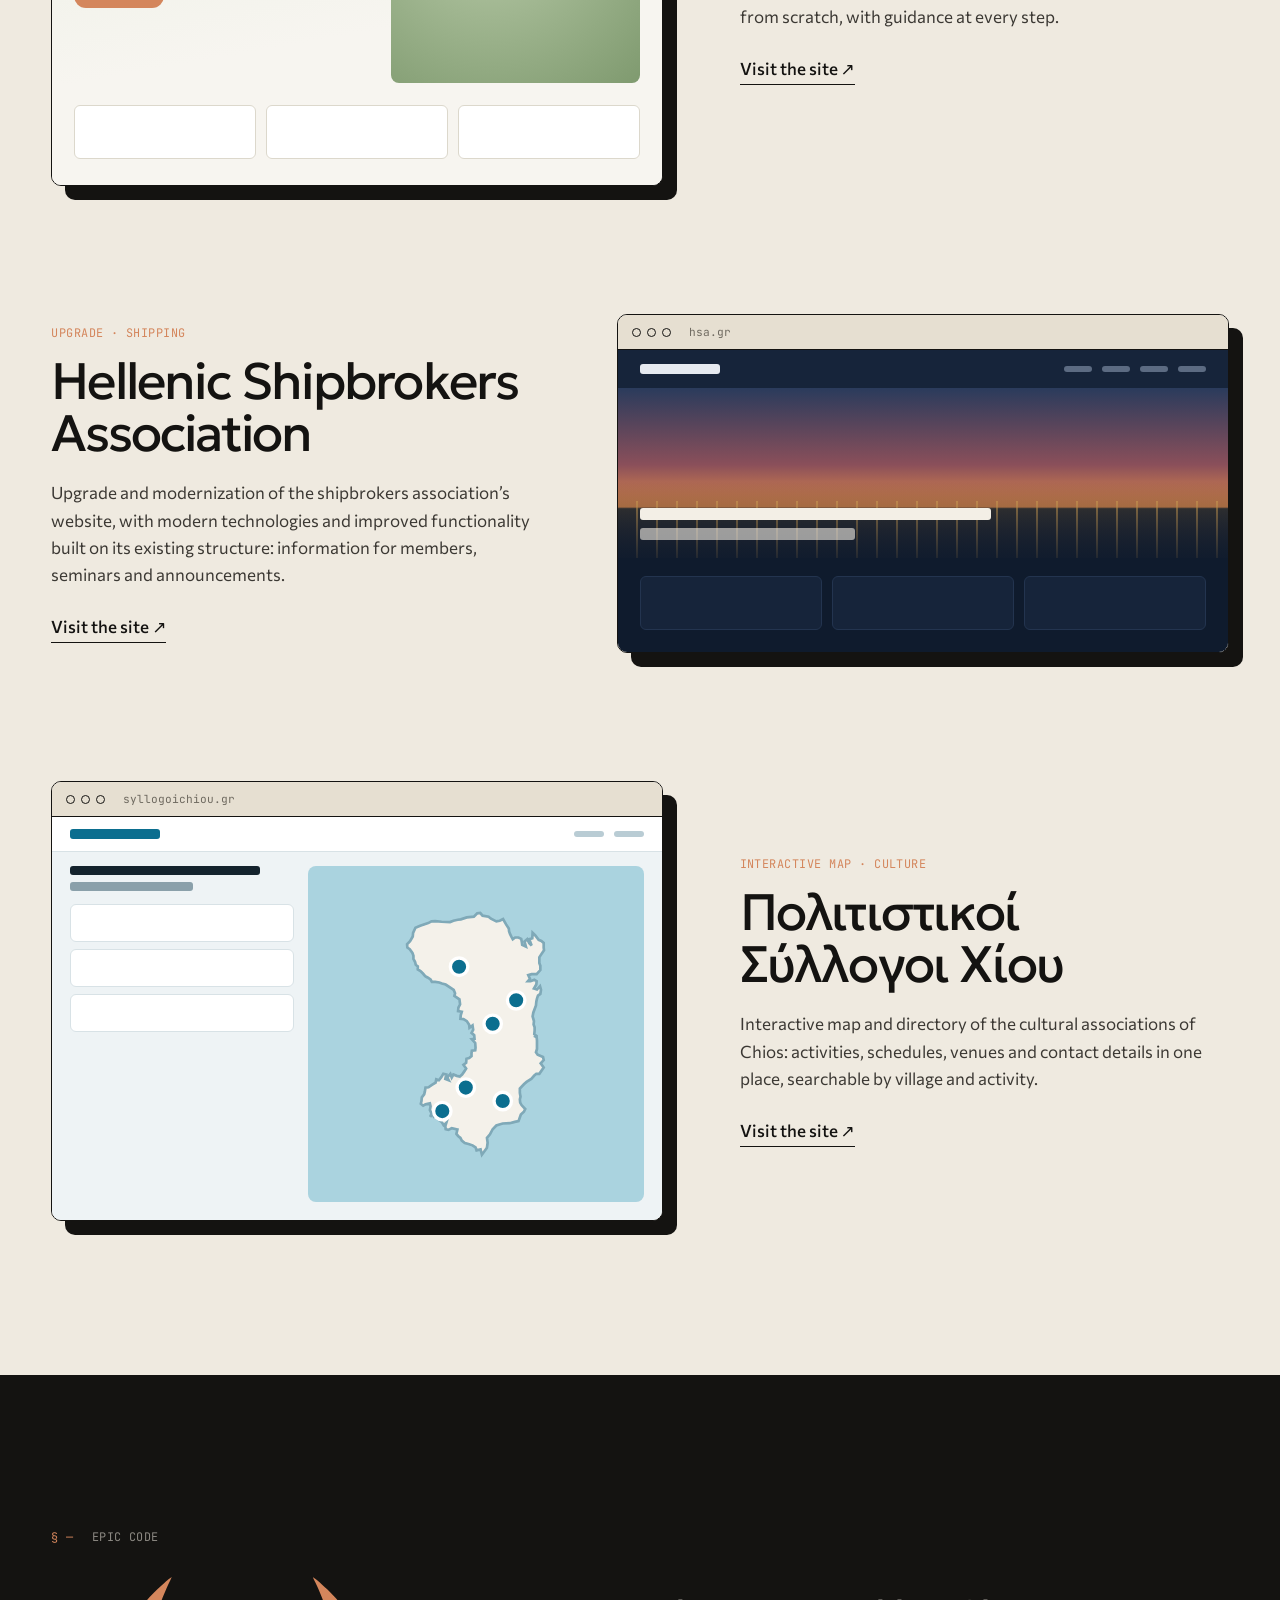
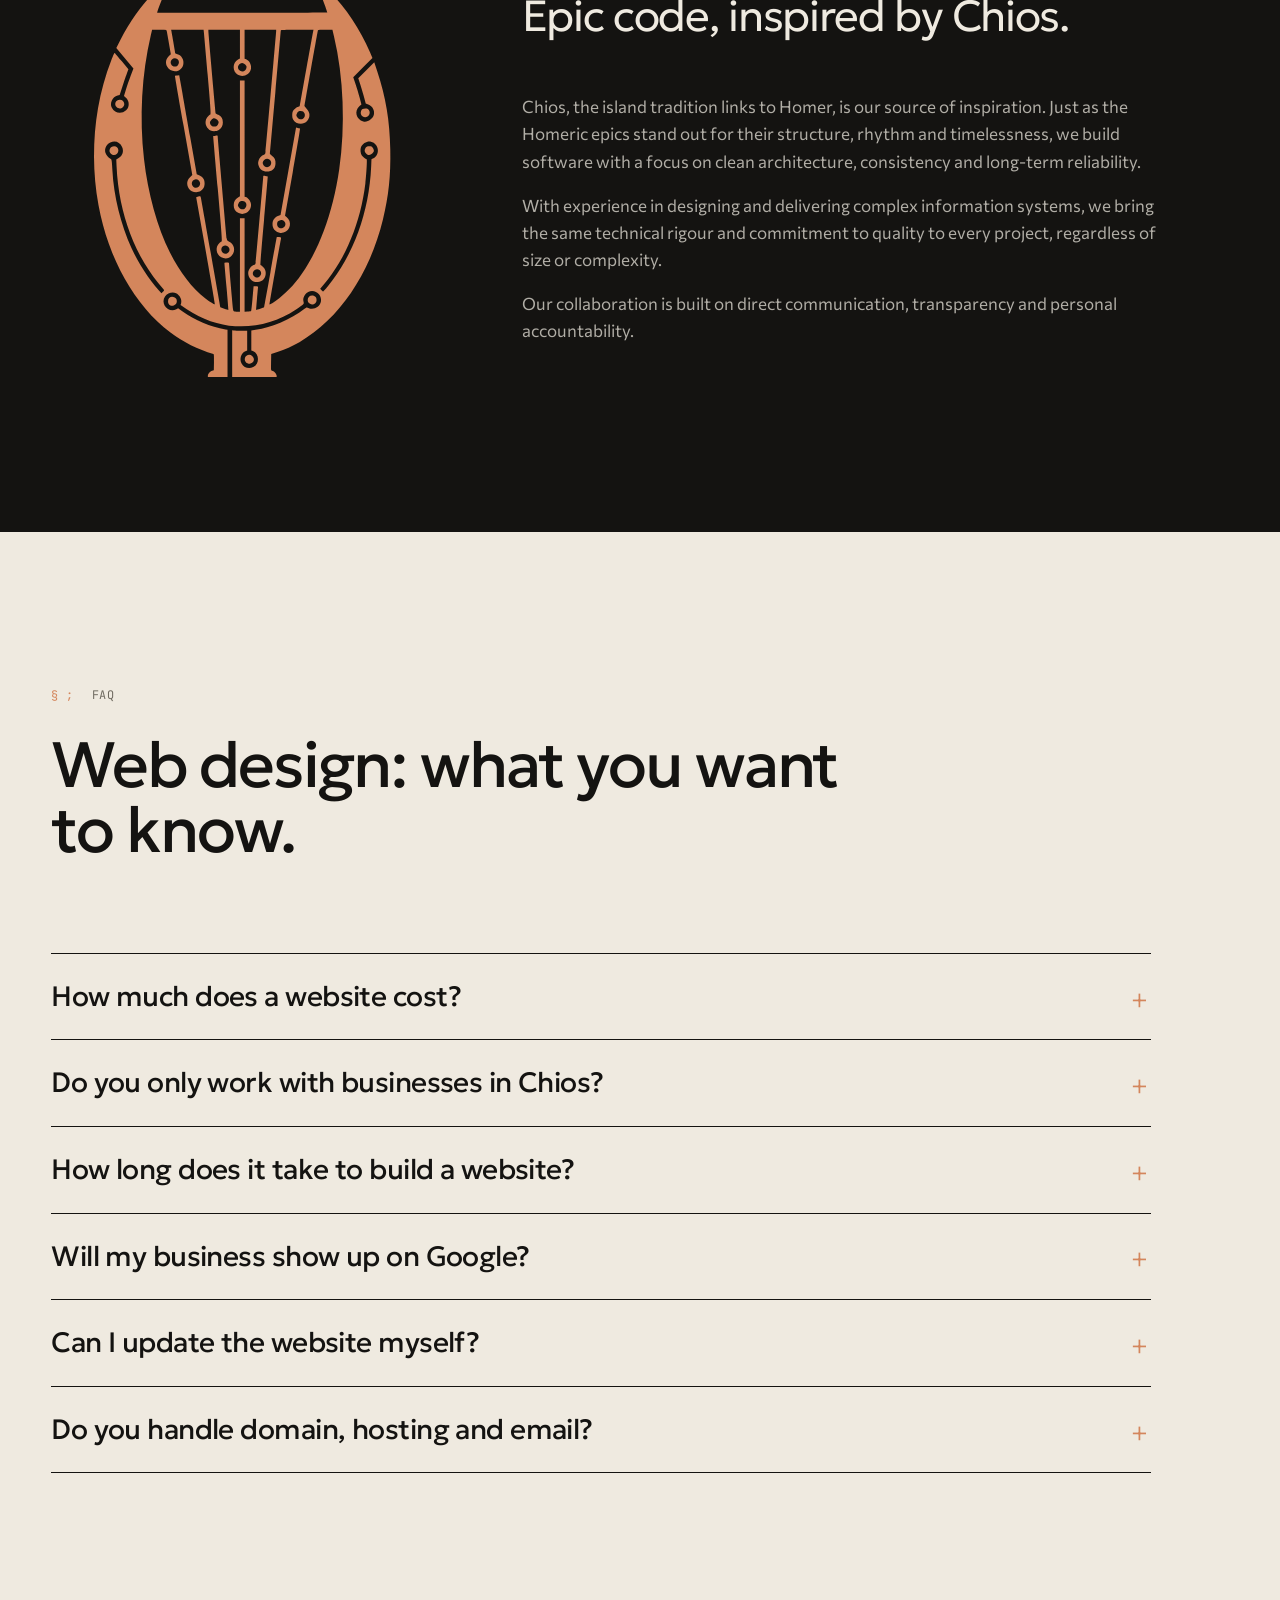
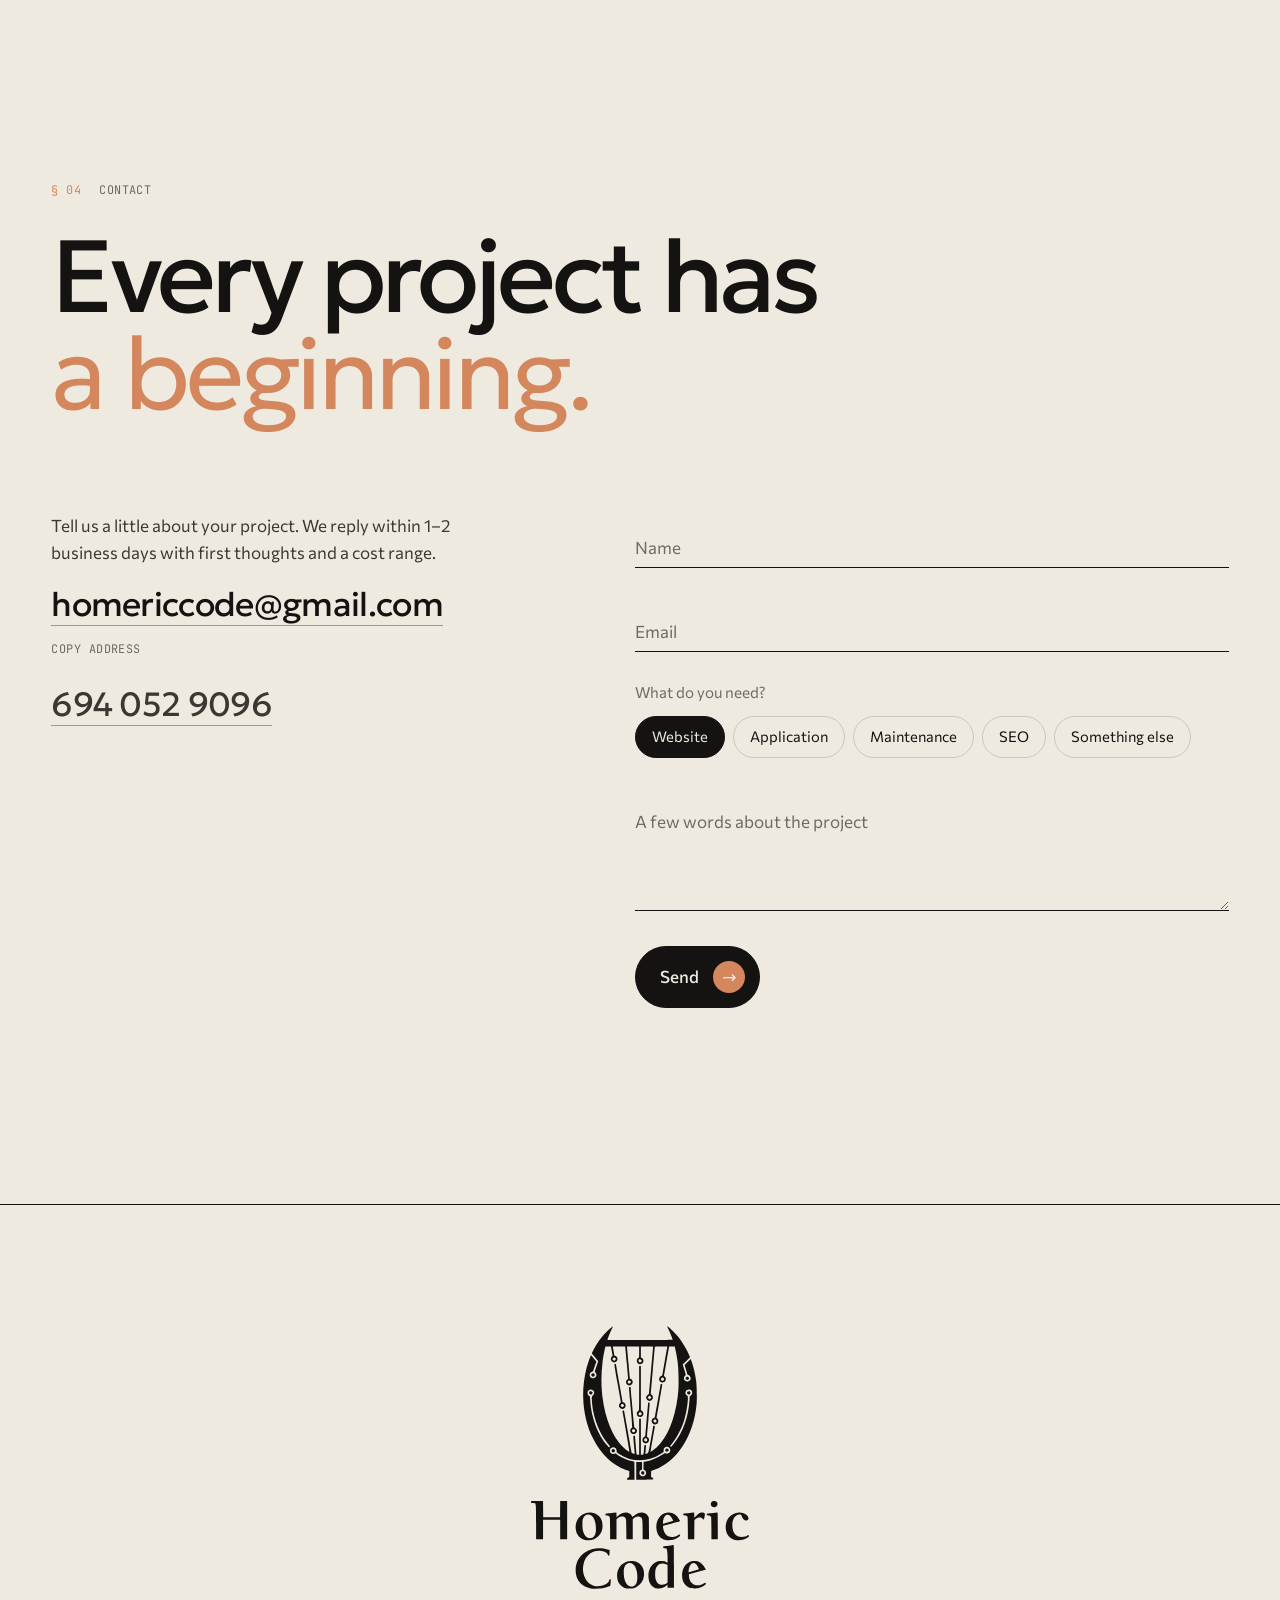
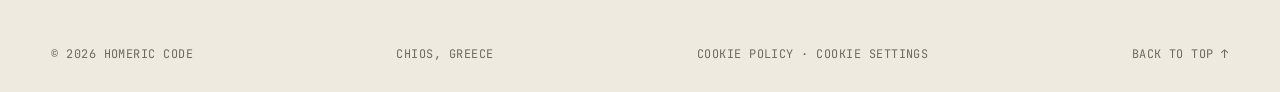
==== commit 4cdf32ed: "Add files via upload" ====
--- a/index.html
+++ b/index.html
@@ -308,6 +308,27 @@
           <a class="arrow-link" href="https://www.hsa.gr/" target="_blank" rel="noopener" data-cursor="↗"><span data-i18n="work.link">Δείτε τη σελίδα</span> ↗</a>
         </div>
       </article>
+
+      <article class="case">
+        <a class="case__visual" href="https://syllogoichiou.gr/" target="_blank" rel="noopener" data-cursor="↗" aria-label="syllogoichiou.gr">
+          <div class="browser browser--map">
+            <div class="browser__bar"><i></i><i></i><i></i><span>syllogoichiou.gr</span></div>
+            <div class="browser__body">
+              <div class="b-nav"><b></b><span></span><span></span></div>
+              <div class="b-mapwrap">
+                <div class="b-side"><em></em><em class="s"></em><b></b><b></b><b></b></div>
+                <svg class="b-map" viewBox="0 0 100 100" aria-hidden="true"><path d="M29.5 23.3 L29.6 24.3 L30.3 24.8 L31.1 25.9 L31.4 26.7 L31.4 27.7 L31.9 28.6 L32.1 29.4 L32.7 29.9 L32.7 30.8 L33.5 31.3 L34.3 32.1 L34.9 32.8 L35.6 33.2 L36.5 33.8 L36.9 34.5 L37.9 34.5 L39.1 34.7 L39.9 35.0 L41.0 35.3 L43.4 36.9 L43.8 37.9 L43.6 38.7 L45.1 39.7 L45.3 41.2 L44.8 42.2 L44.7 43.2 L45.8 43.4 L45.5 44.4 L45.4 45.5 L46.3 45.6 L47.3 46.2 L48.0 47.3 L48.1 48.2 L49.0 47.5 L49.2 48.8 L48.7 49.7 L49.5 50.4 L49.6 51.5 L48.8 51.6 L49.8 52.7 L49.9 54.1 L49.8 54.9 L48.8 55.0 L48.7 55.8 L48.7 56.6 L48.0 57.2 L47.2 57.4 L47.1 58.6 L46.3 59.2 L47.1 60.3 L46.6 61.1 L45.9 62.1 L45.2 62.7 L44.3 62.5 L43.3 62.1 L42.8 63.0 L42.4 61.9 L41.5 63.0 L41.9 63.8 L40.9 63.4 L41.2 62.1 L40.3 61.9 L39.7 62.9 L39.0 63.8 L38.2 63.5 L38.0 64.5 L36.9 65.2 L35.9 65.9 L35.0 66.0 L34.8 67.2 L34.6 68.0 L33.9 68.9 L33.8 70.0 L33.6 70.8 L34.3 71.4 L35.0 71.0 L36.3 70.7 L36.5 71.6 L36.3 72.7 L36.8 73.7 L36.4 74.7 L37.2 73.9 L37.5 74.7 L38.4 74.3 L39.4 74.2 L39.5 75.0 L39.1 75.7 L39.8 76.2 L40.4 77.2 L41.2 76.5 L40.9 77.5 L41.0 78.4 L41.8 78.6 L42.8 78.1 L44.5 78.5 L44.2 79.8 L44.7 80.4 L45.4 81.0 L45.8 81.8 L46.7 82.5 L47.8 82.8 L49.0 83.2 L49.9 83.8 L50.2 84.7 L51.4 84.4 L51.8 86.0 L52.6 84.9 L53.3 83.9 L53.5 82.4 L53.3 81.0 L54.2 79.9 L55.0 78.4 L56.1 77.3 L57.0 77.0 L58.0 76.7 L60.1 76.6 L61.6 76.2 L62.7 76.0 L63.4 74.0 L64.3 73.2 L64.7 72.4 L63.6 71.2 L63.2 70.5 L63.1 69.5 L63.3 68.7 L63.1 67.6 L63.1 66.3 L64.3 65.0 L65.1 64.3 L66.5 63.4 L67.4 62.4 L68.0 61.9 L68.9 61.9 L70.2 60.0 L69.3 58.8 L70.2 57.8 L70.0 56.9 L68.4 56.2 L67.9 55.5 L68.2 54.5 L68.2 52.0 L68.1 51.0 L67.3 50.6 L68.3 50.8 L67.4 50.1 L67.5 49.0 L67.5 48.0 L67.2 47.2 L67.3 46.2 L66.9 44.8 L67.1 43.7 L67.9 41.5 L68.0 40.4 L68.2 39.5 L68.5 38.6 L69.2 38.1 L69.4 36.9 L69.1 35.8 L68.2 36.8 L67.3 36.5 L68.0 35.3 L68.1 34.3 L67.4 33.9 L66.3 34.3 L65.5 34.3 L66.1 33.6 L65.6 32.5 L66.6 32.2 L68.1 32.2 L69.2 31.0 L69.2 29.7 L68.9 28.9 L68.9 28.0 L68.9 27.2 L69.6 26.1 L70.3 25.1 L70.2 24.3 L70.2 22.9 L69.5 22.3 L68.7 22.0 L67.7 20.7 L66.9 19.9 L66.8 21.5 L65.9 21.8 L66.6 23.7 L65.9 23.0 L65.3 21.8 L64.5 22.5 L64.9 24.0 L63.8 23.5 L63.7 22.7 L63.5 21.7 L62.7 21.3 L61.7 21.3 L61.0 21.8 L60.6 21.1 L60.2 20.3 L59.9 19.5 L59.8 18.6 L59.0 17.4 L58.1 15.8 L57.1 16.3 L56.1 16.5 L54.5 15.7 L53.8 15.1 L52.0 14.8 L51.3 14.0 L50.4 14.1 L49.4 15.1 L47.3 15.3 L45.5 15.9 L44.6 16.0 L43.3 16.3 L42.3 16.7 L39.8 16.6 L37.9 16.4 L36.8 16.5 L35.8 17.0 L33.4 17.8 L32.0 18.4 L31.3 19.9 L31.2 21.0 L30.4 22.4 L29.5 23.3Z"/><circle cx="55" cy="47" r="2.6"/><circle cx="47" cy="66" r="2.6"/><circle cx="40" cy="73" r="2.6"/><circle cx="58" cy="70" r="2.6"/><circle cx="62" cy="40" r="2.6"/><circle cx="45" cy="30" r="2.6"/></svg>
+              </div>
+            </div>
+          </div>
+        </a>
+        <div class="case__text">
+          <p class="mono case__meta" data-i18n="work3.tag">Διαδραστικός χάρτης · Πολιτισμός</p>
+          <h3 class="case__title">Πολιτιστικοί Σύλλογοι Χίου</h3>
+          <p data-i18n="work3.d">Διαδραστικός χάρτης και κατάλογος των πολιτιστικών συλλόγων της Χίου: δραστηριότητες, ωράρια, χώροι και στοιχεία επικοινωνίας σε ένα σημείο, με αναζήτηση ανά χωριό και δραστηριότητα.</p>
+          <a class="arrow-link" href="https://syllogoichiou.gr/" target="_blank" rel="noopener" data-cursor="↗"><span data-i18n="work.link">Δείτε τη σελίδα</span> ↗</a>
+        </div>
+      </article>
     </section>
 
     <!-- ABOUT -->
--- a/styles.css
+++ b/styles.css
@@ -361,3 +361,17 @@
   .case--flip { grid-template-columns: 1fr; }
   .case--flip .case__visual { order: 0; }
 }
+
+/* ── Third case: syllogoichiou.gr mock ── */
+.browser--map .browser__body { background: #eef3f5; padding: 0 0 18px; }
+.browser--map .b-nav { padding: 12px 18px; margin: 0 0 14px; background: #fff; border-bottom: 1px solid #d8e2e6; }
+.browser--map .b-nav b { background: #0b6e8f; width: 90px; }
+.browser--map .b-nav span { background: #b9ccd4; width: 30px; }
+.b-mapwrap { display: grid; grid-template-columns: .8fr 1.2fr; gap: 14px; padding: 0 18px; align-items: stretch; }
+.b-side { display: flex; flex-direction: column; gap: 7px; }
+.b-side em { display: block; height: 9px; width: 85%; background: #14232d; border-radius: 3px; }
+.b-side em.s { width: 55%; background: #8aa0aa; margin-bottom: 6px; }
+.b-side b { display: block; height: 38px; border-radius: 6px; background: #fff; border: 1px solid #d8e2e6; }
+.b-map { width: 100%; aspect-ratio: 1; border-radius: 8px; background: #aad3df; }
+.b-map path { fill: #f4f1ea; stroke: #7fa9b8; stroke-width: .8; }
+.b-map circle { fill: #0b6e8f; stroke: #fff; stroke-width: 1; }
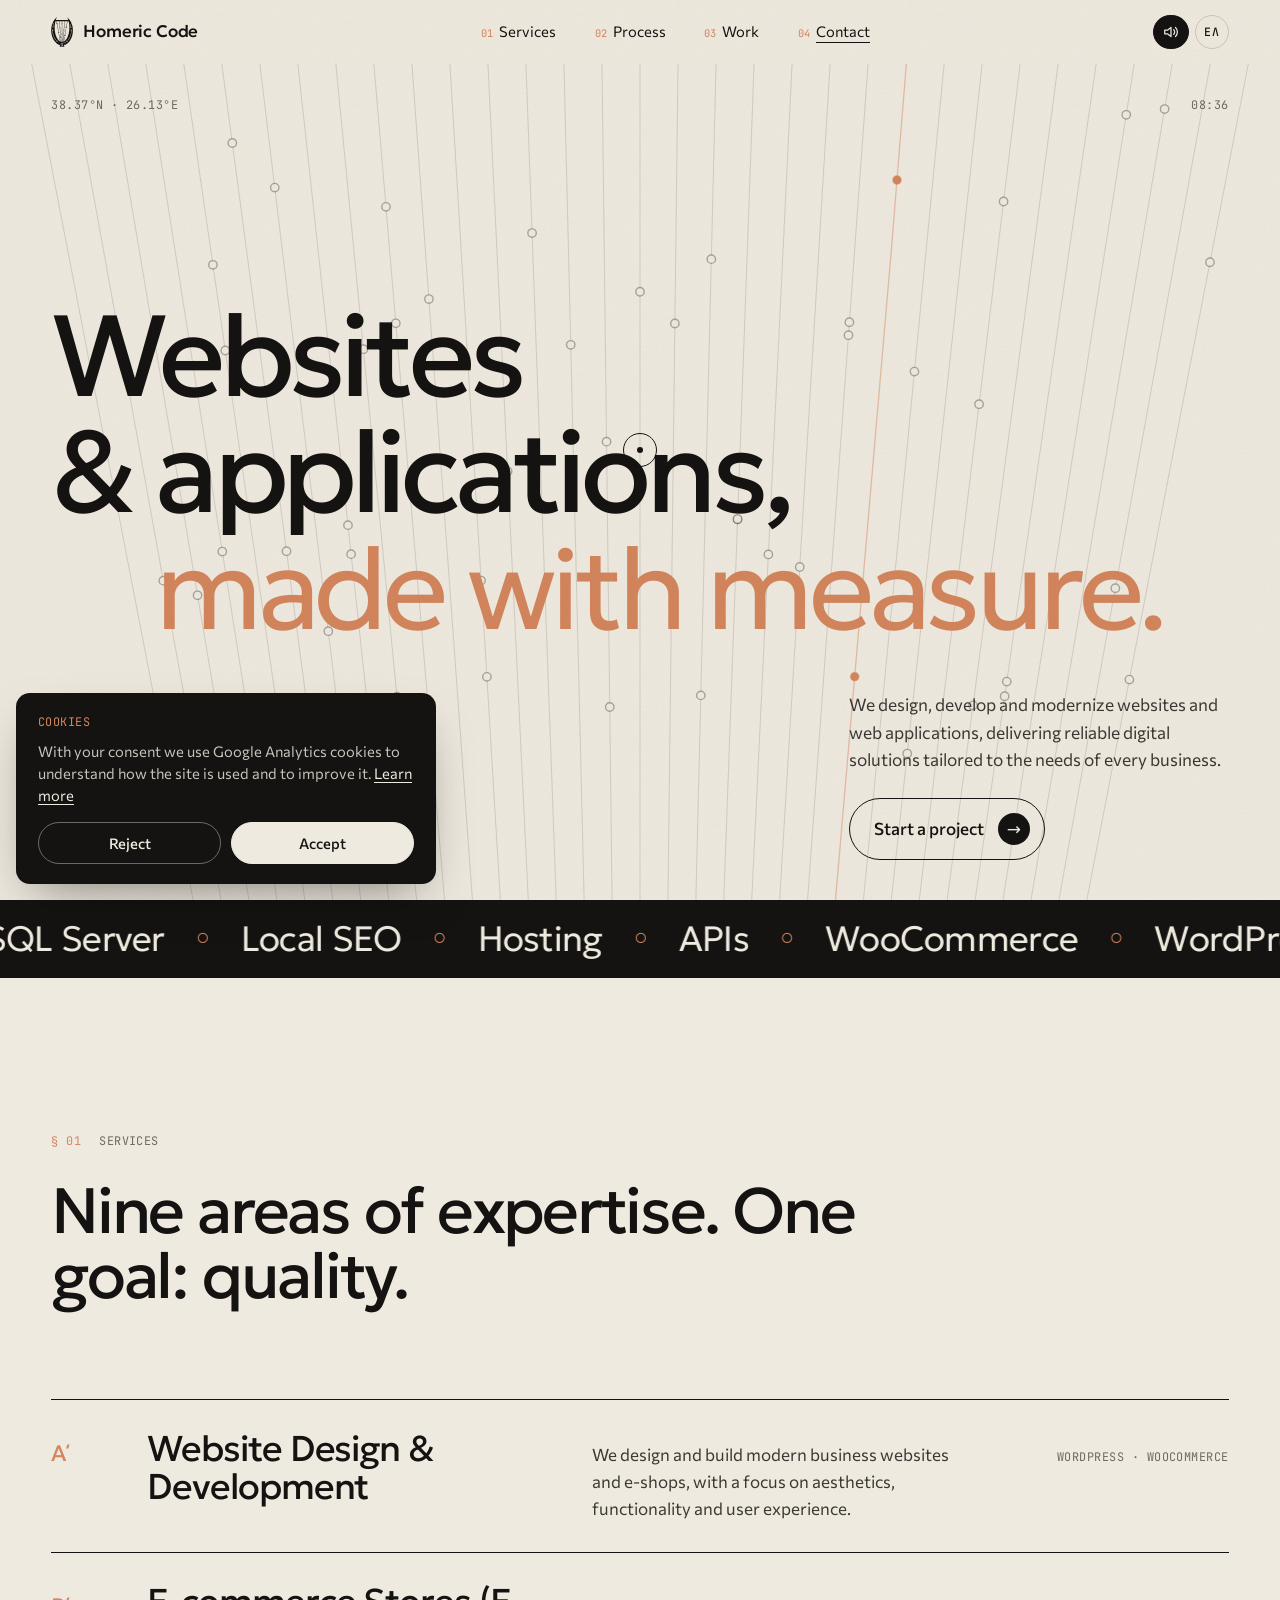
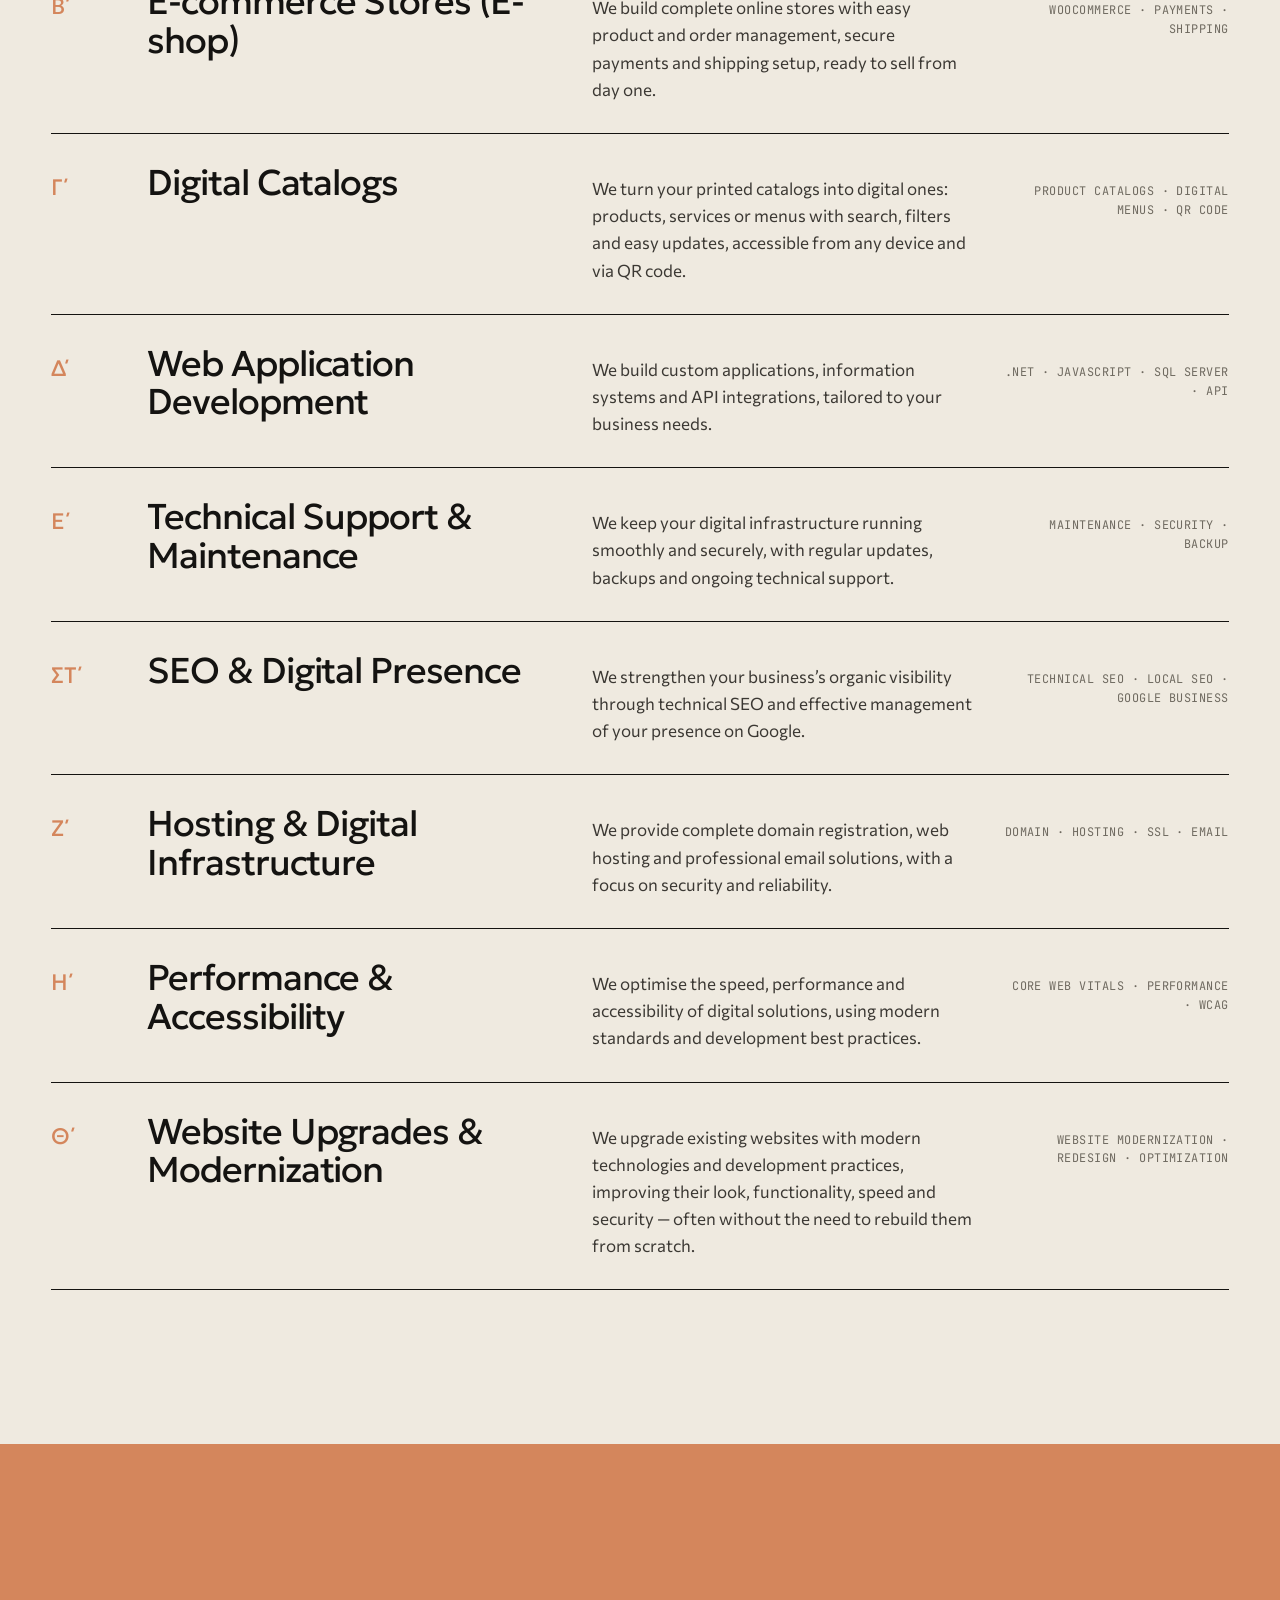
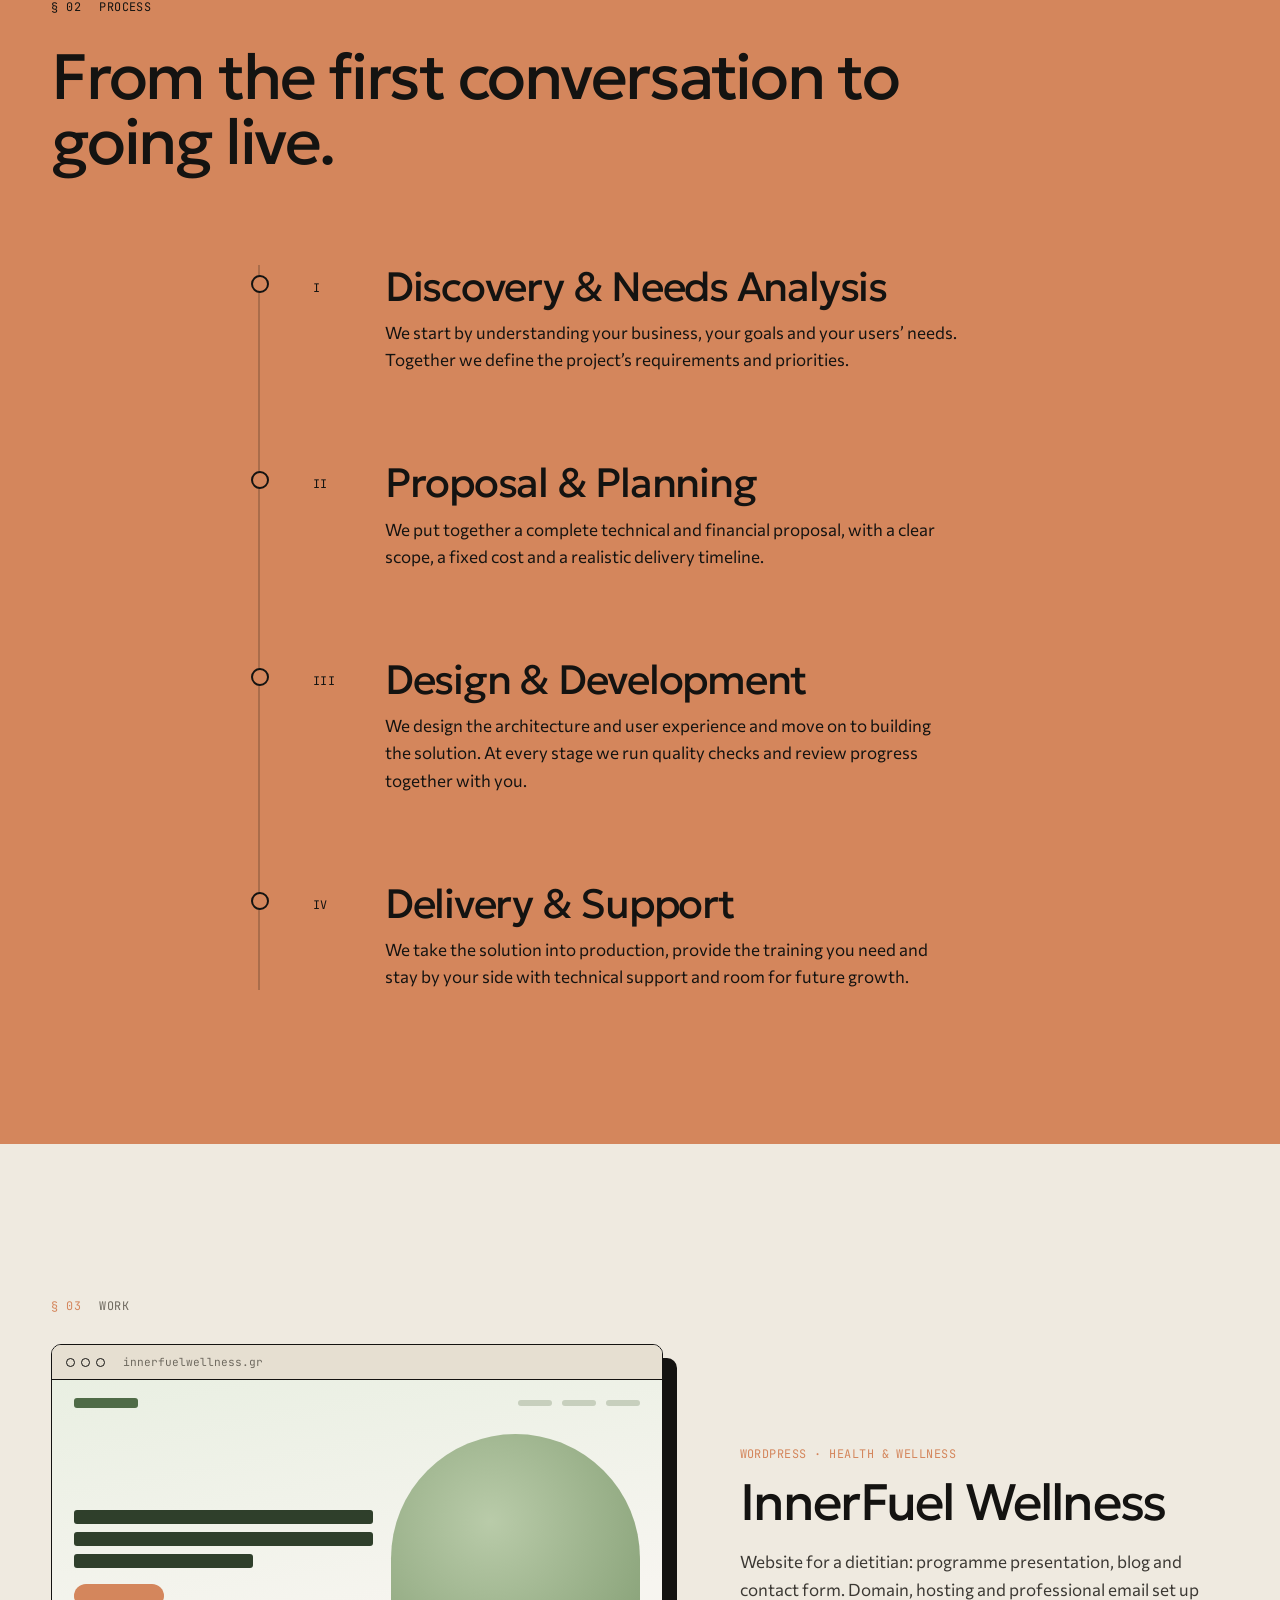
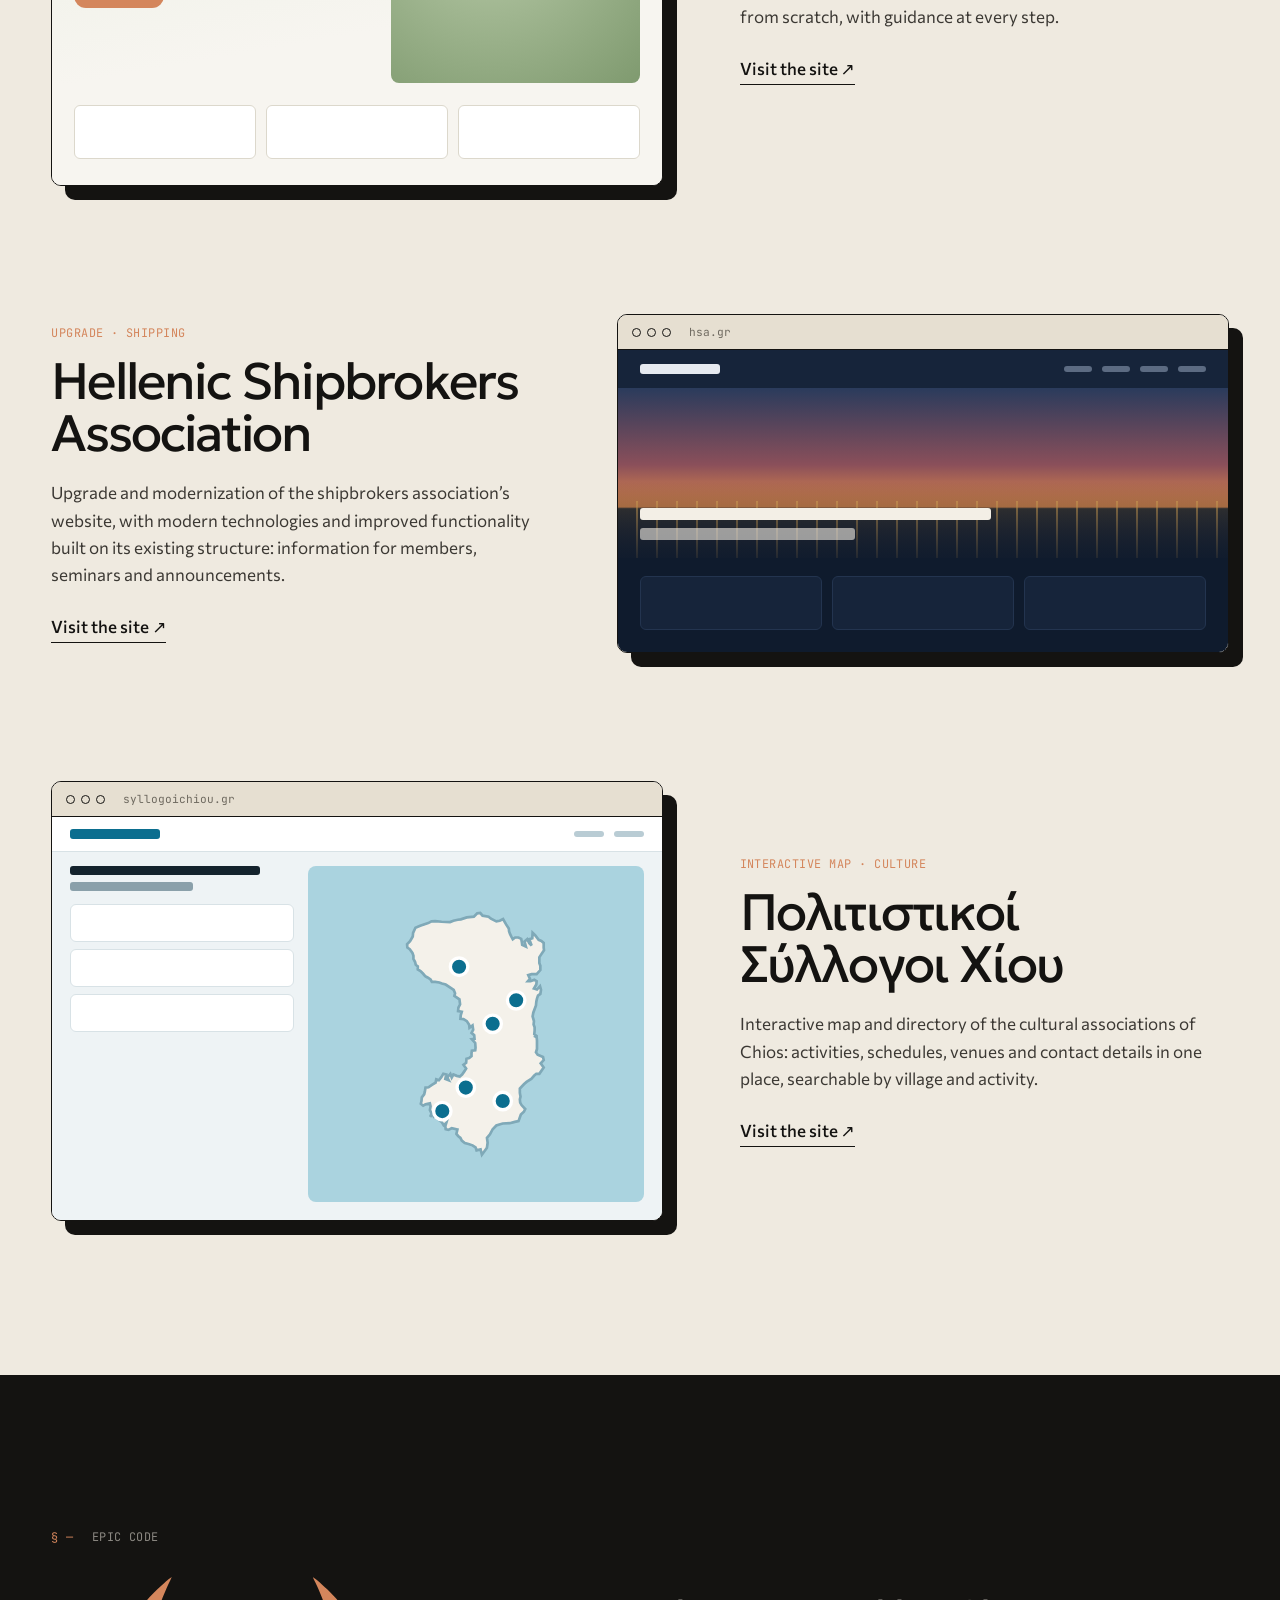
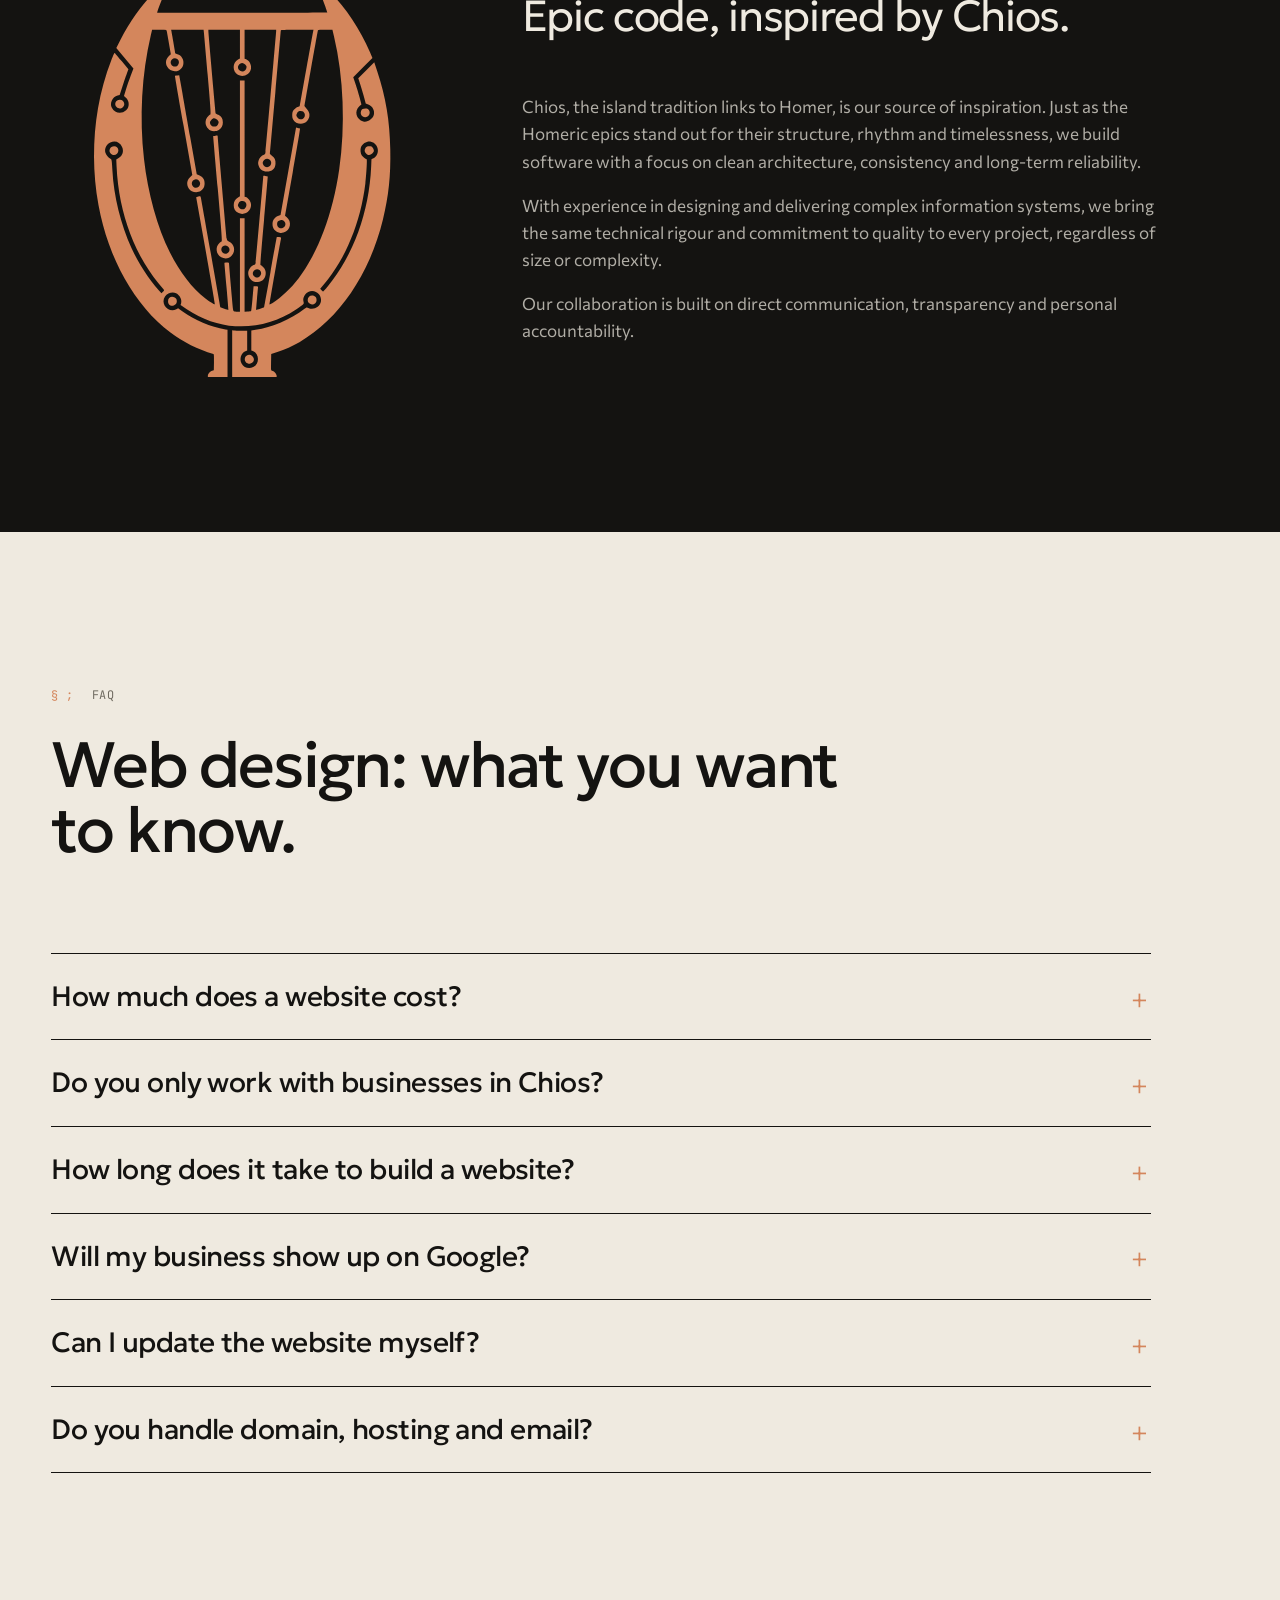
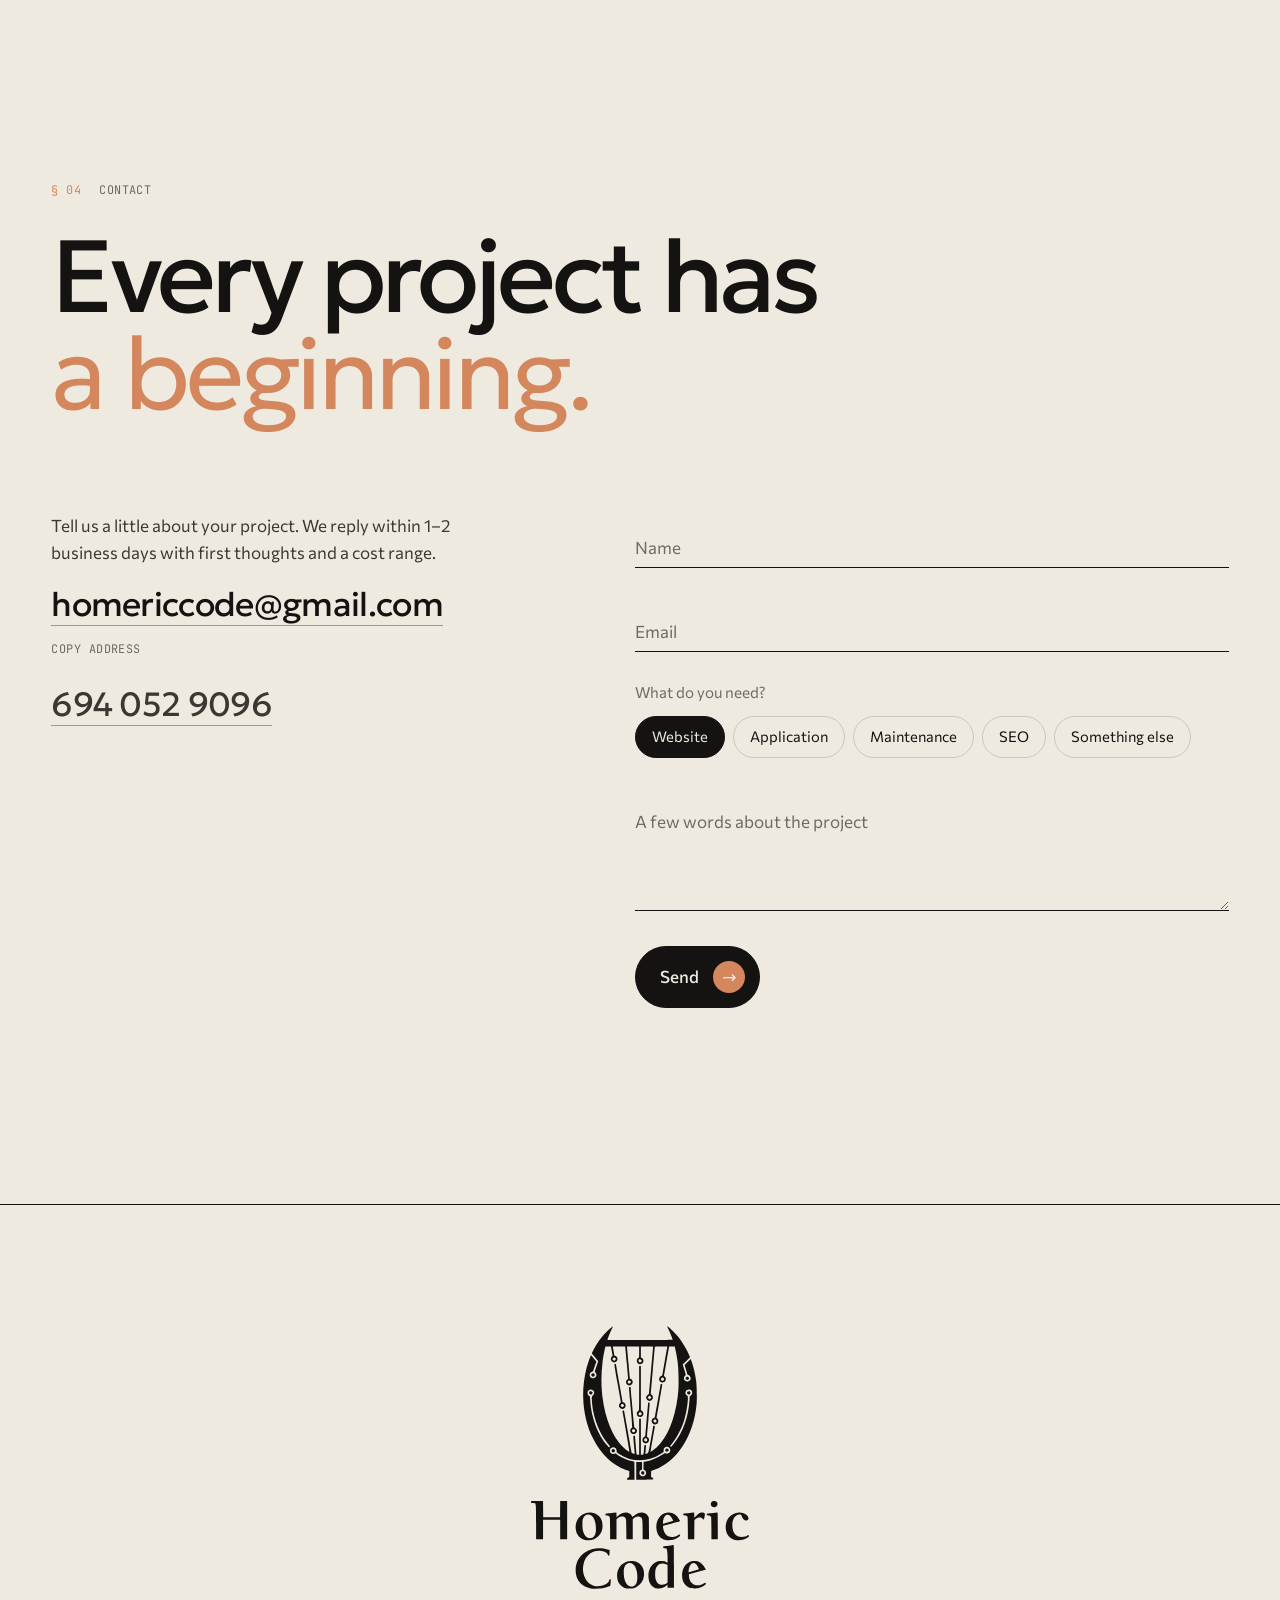
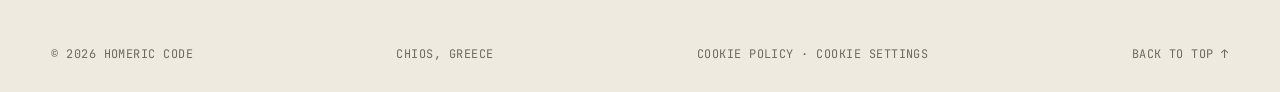
==== commit aa5cb819: "Add files via upload" ====
--- a/index.html
+++ b/index.html
@@ -131,7 +131,7 @@
   <link rel="preconnect" href="https://fonts.googleapis.com">
   <link rel="preconnect" href="https://fonts.gstatic.com" crossorigin>
   <link href="https://fonts.googleapis.com/css2?family=Geologica:wght@300;400;500;600&family=Commissioner:wght@300;400;500;600&family=JetBrains+Mono:wght@400;500&display=swap" rel="stylesheet">
-  <link rel="stylesheet" href="styles.css?v=16">
+  <link rel="stylesheet" href="styles.css?v=17">
 </head>
 <body>
   <a class="skip" href="#main" data-i18n="skip">Μετάβαση στο περιεχόμενο</a>
@@ -428,6 +428,6 @@
     </div>
   </div>
 
-  <script src="script.js?v=16"></script>
+  <script src="script.js?v=17"></script>
 </body>
 </html>
